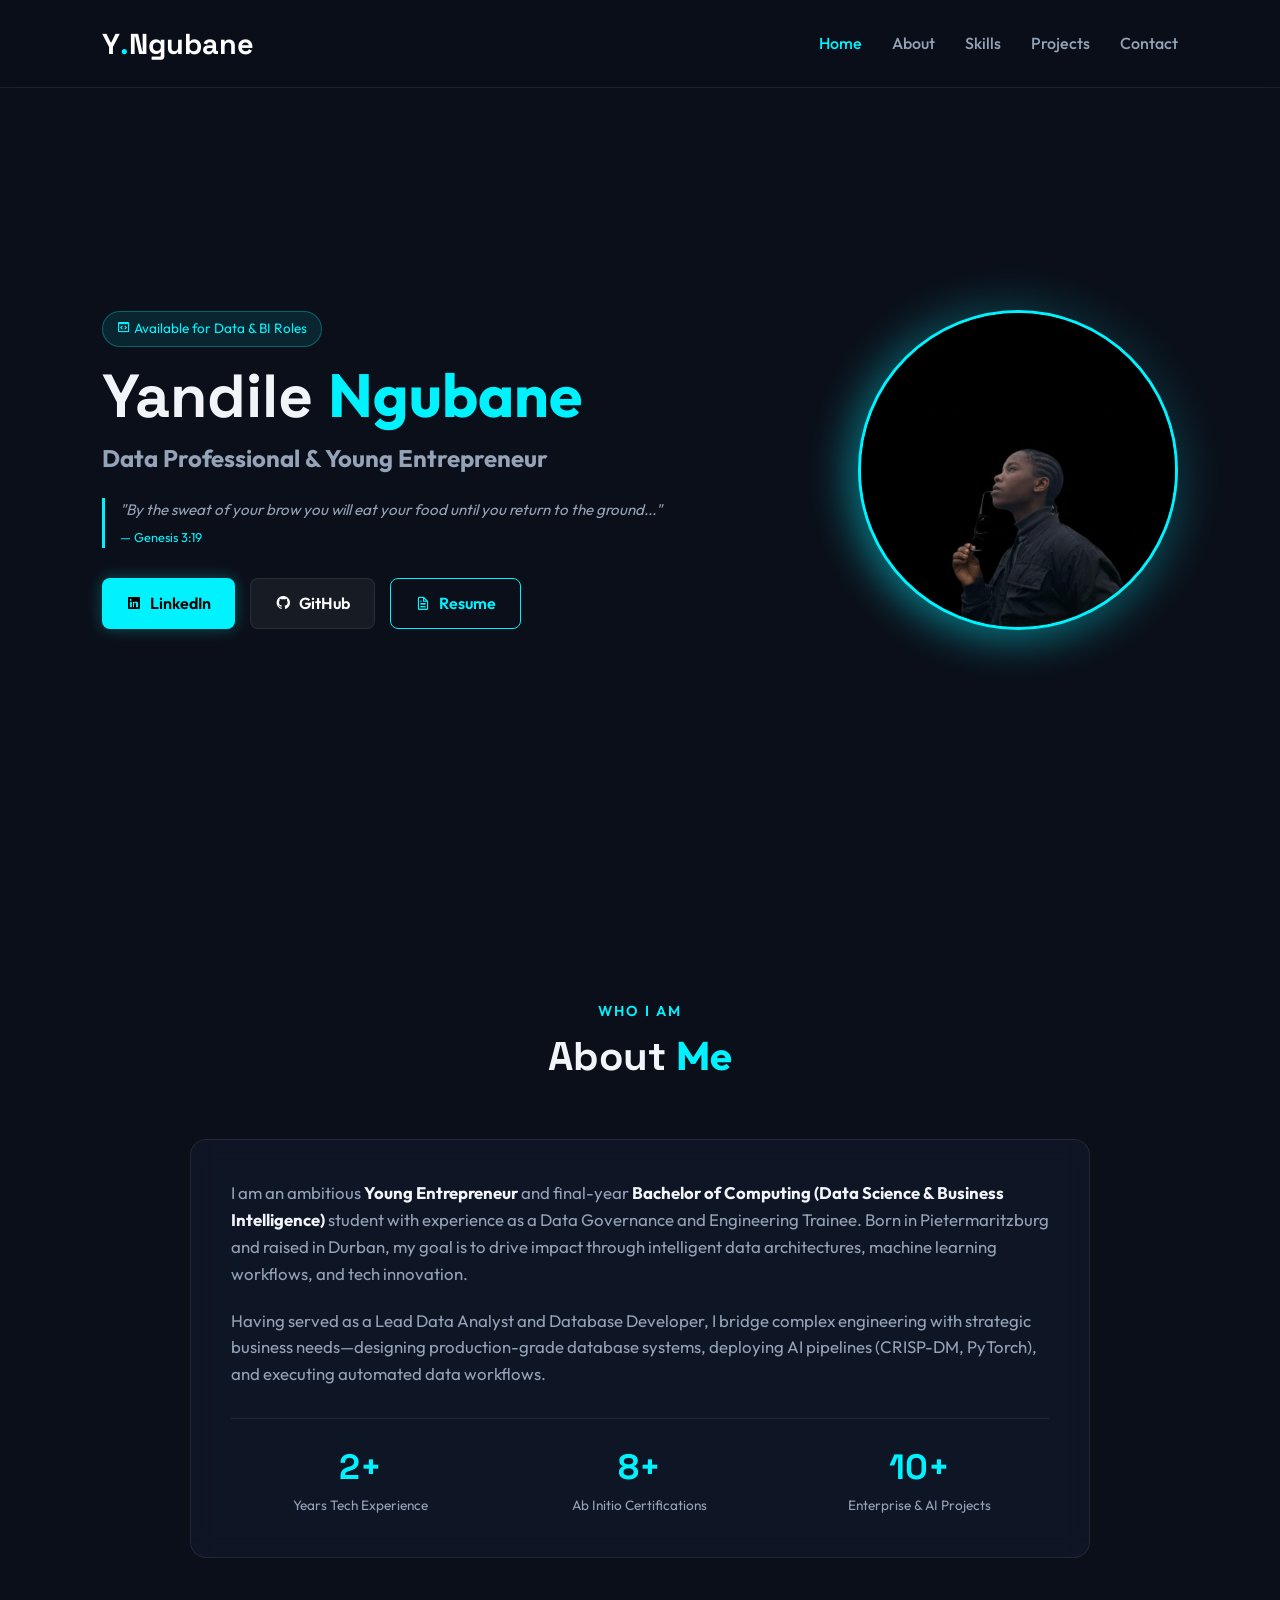
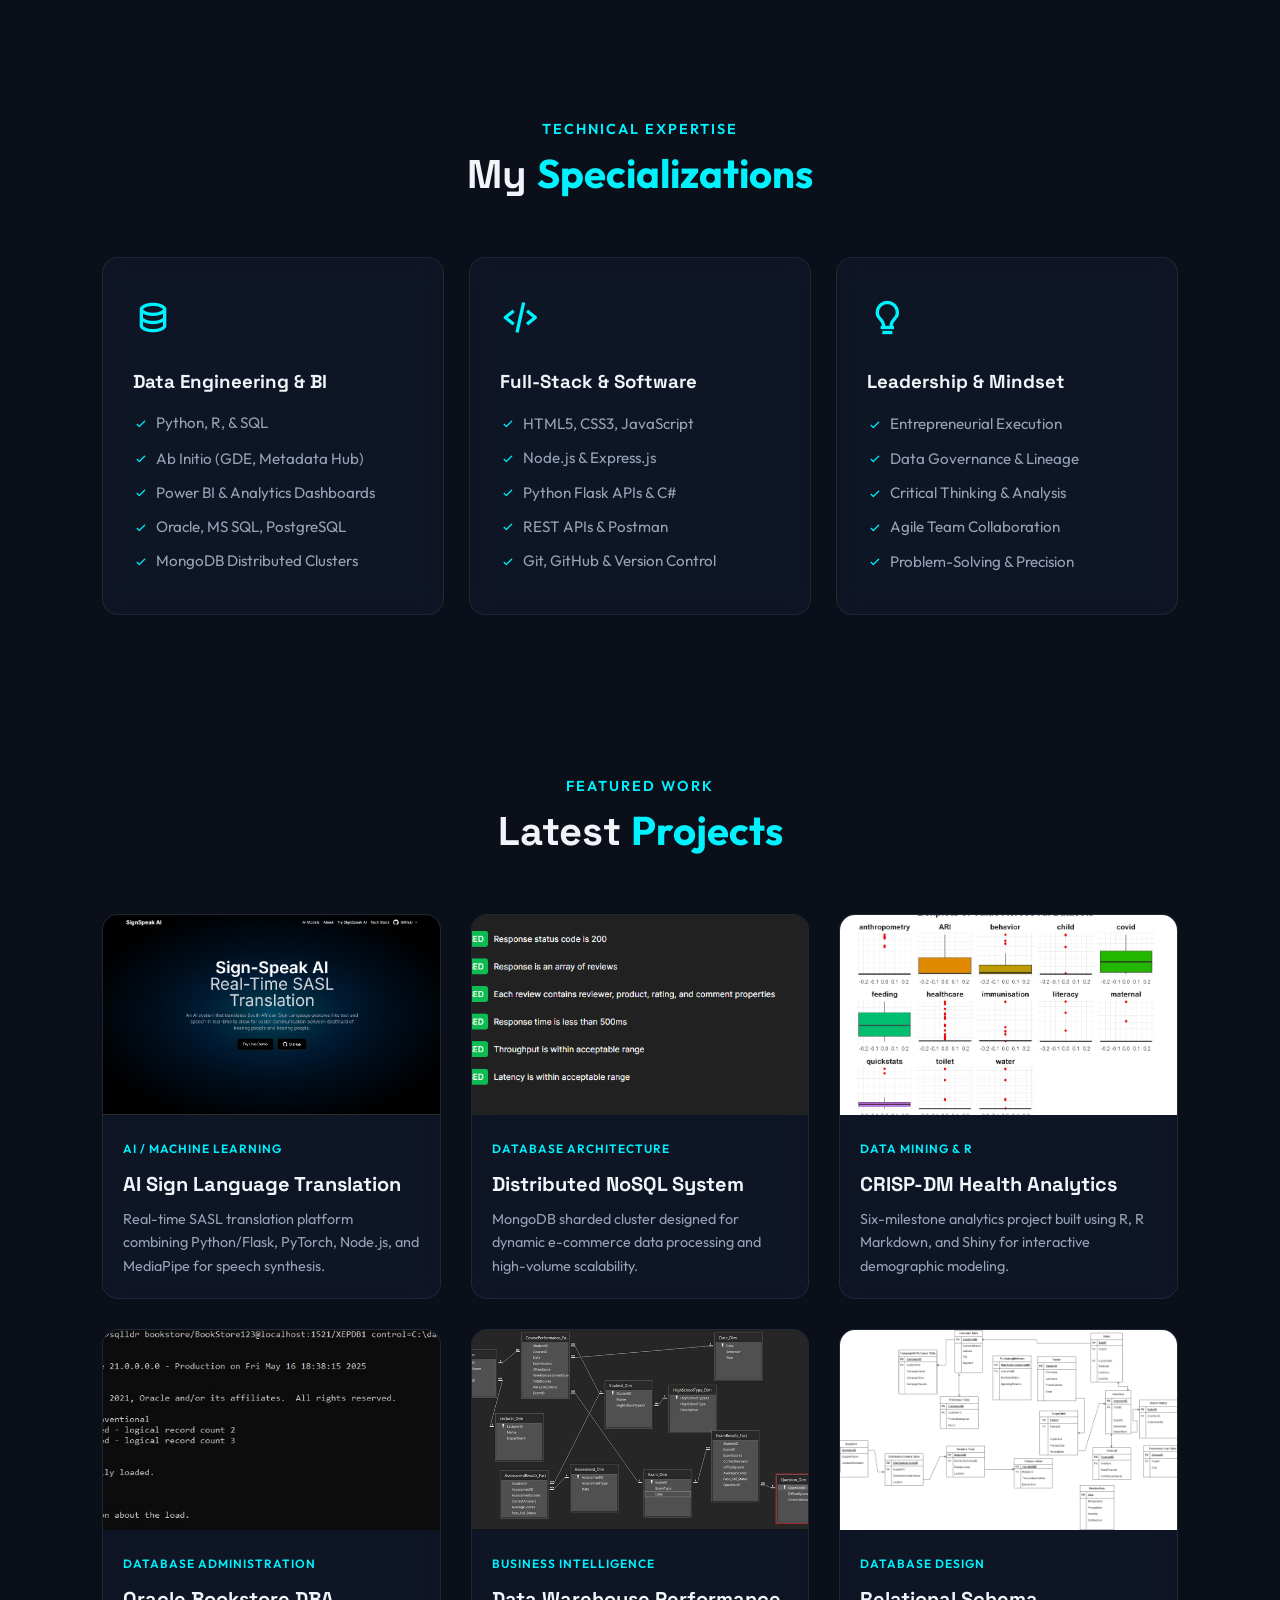
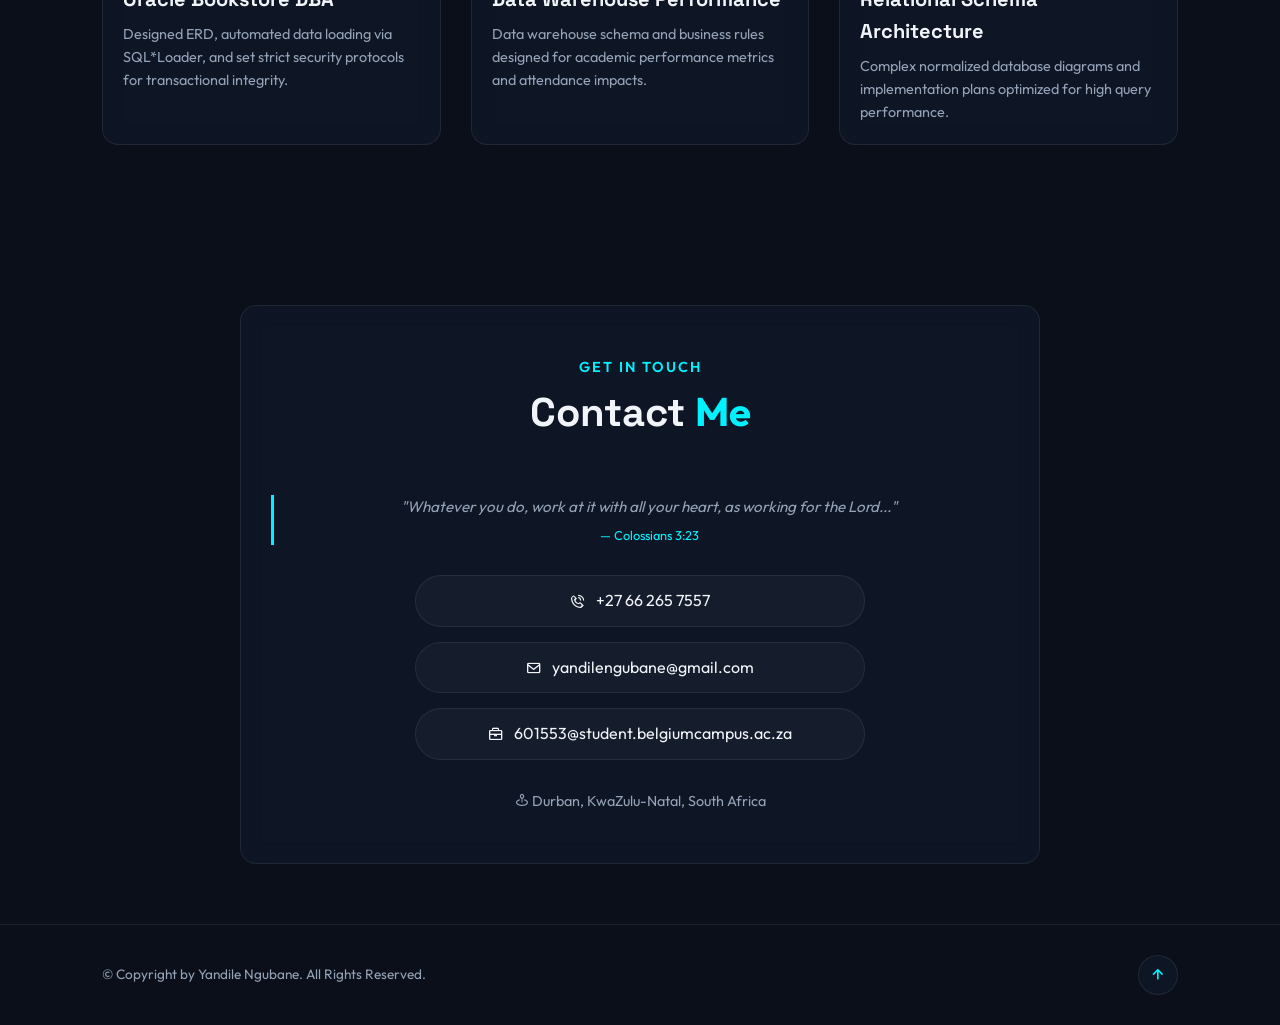
==== index.html @ 49eb4b62 "Add files via upload" ====
<!DOCTYPE html>
<html lang="en">
    <head>
        <meta charset="utf-8">
        <meta name="viewport" content="width=device-width, initial-scale=1">
        <title>Yandile Ngubane | Data Engineer & Entrepreneur</title>
        
        <!-- Custom CSS -->
        <link rel="stylesheet" type="text/css" href="css/style.css">

        <!-- Boxicons -->
        <link rel="stylesheet" href="https://unpkg.com/boxicons@latest/css/boxicons.min.css">
        
        <!-- Fonts -->
        <link rel="preconnect" href="https://fonts.googleapis.com">
        <link rel="preconnect" href="https://fonts.gstatic.com" crossorigin>
        <link href="https://fonts.googleapis.com/css2?family=Outfit:wght@300;400;500;600;700;800&family=Space+Grotesk:wght@500;700&display=swap" rel="stylesheet">
    </head>
    <body>

        <!-- Navigation -->
        <header class="navbar">
            <a href="#" class="logo">Y<span>.</span>Ngubane</a>
            
            <div class="bx bx-menu" id="menu-icon"></div>

            <ul class="navlist">
                <li><a href="#home" class="active">Home</a></li>
                <li><a href="#about">About</a></li>
                <li><a href="#skills">Skills</a></li>
                <li><a href="#portfolio">Projects</a></li>
                <li><a href="#contact">Contact</a></li>
            </ul>
        </header>

        <!-- Home / Hero Section -->
        <section class="home" id="home">
            <div class="hero-content">
                <span class="badge"><i class='bx bx-code-block'></i> Available for Data &amp; BI Roles</span>
                <h1>Yandile <span>Ngubane</span></h1>
                <h3>Data Professional &amp; Young Entrepreneur</h3>
                
                <p class="quote">
                    "By the sweat of your brow you will eat your food until you return to the ground..." <br>
                    <span>— Genesis 3:19</span>
                </p>

                <div class="hero-btns">
                    <a href="https://www.linkedin.com/in/yandile-ngubane-a093a6238" target="_blank" class="btn primary-btn"><i class='bx bxl-linkedin-square'></i> LinkedIn</a>
                    <a href="https://www.github.com/natidaschoolboy" target="_blank" class="btn secondary-btn"><i class='bx bxl-github'></i> GitHub</a>
                    <a href="./resume/index.html" target="_blank" class="btn outline-btn"><i class='bx bx-file'></i> Resume</a>
                </div>
            </div>
            
            <div class="hero-img-wrapper">
                <div class="glowing-ring"></div>
                <img src="yandile2.jpeg" alt="Yandile Ngubane" class="hero-img">
            </div>
        </section>

        <!-- About Section -->
        <section class="about" id="about">
            <div class="section-header">
                <p>Who I Am</p>
                <h2>About <span>Me</span></h2>
            </div>

            <div class="about-container">
                <div class="about-card glass">
                    <p>
                        I am an ambitious <strong>Young Entrepreneur</strong> and final-year <strong>Bachelor of Computing (Data Science &amp; Business Intelligence)</strong> student with experience as a Data Governance and Engineering Trainee. Born in Pietermaritzburg and raised in Durban, my goal is to drive impact through intelligent data architectures, machine learning workflows, and tech innovation.
                    </p>
                    <p>
                        Having served as a Lead Data Analyst and Database Developer, I bridge complex engineering with strategic business needs—designing production-grade database systems, deploying AI pipelines (CRISP-DM, PyTorch), and executing automated data workflows.
                    </p>

                    <div class="stats-grid">
                        <div class="stat-box">
                            <h4>2+</h4>
                            <p>Years Tech Experience</p>
                        </div>
                        <div class="stat-box">
                            <h4>8+</h4>
                            <p>Ab Initio Certifications</p>
                        </div>
                        <div class="stat-box">
                            <h4>10+</h4>
                            <p>Enterprise &amp; AI Projects</p>
                        </div>
                    </div>
                </div>
            </div>
        </section>

        <!-- Skills Section -->
        <section class="skills" id="skills">
            <div class="section-header">
                <p>Technical Expertise</p>
                <h2>My <span>Specializations</span></h2>
            </div>

            <div class="skills-grid">
                <!-- Data Engineering -->
                <div class="skill-card glass">
                    <div class="card-icon"><i class='bx bx-data'></i></div>
                    <h3>Data Engineering &amp; BI</h3>
                    <ul>
                        <li><i class='bx bx-check'></i> Python, R, &amp; SQL</li>
                        <li><i class='bx bx-check'></i> Ab Initio (GDE, Metadata Hub)</li>
                        <li><i class='bx bx-check'></i> Power BI &amp; Analytics Dashboards</li>
                        <li><i class='bx bx-check'></i> Oracle, MS SQL, PostgreSQL</li>
                        <li><i class='bx bx-check'></i> MongoDB Distributed Clusters</li>
                    </ul>
                </div>

                <!-- Web Development -->
                <div class="skill-card glass">
                    <div class="card-icon"><i class='bx bx-code-alt'></i></div>
                    <h3>Full-Stack &amp; Software</h3>
                    <ul>
                        <li><i class='bx bx-check'></i> HTML5, CSS3, JavaScript</li>
                        <li><i class='bx bx-check'></i> Node.js &amp; Express.js</li>
                        <li><i class='bx bx-check'></i> Python Flask APIs &amp; C#</li>
                        <li><i class='bx bx-check'></i> REST APIs &amp; Postman</li>
                        <li><i class='bx bx-check'></i> Git, GitHub &amp; Version Control</li>
                    </ul>
                </div>

                <!-- Entrepreneurship -->
                <div class="skill-card glass">
                    <div class="card-icon"><i class='bx bx-bulb'></i></div>
                    <h3>Leadership &amp; Mindset</h3>
                    <ul>
                        <li><i class='bx bx-check'></i> Entrepreneurial Execution</li>
                        <li><i class='bx bx-check'></i> Data Governance &amp; Lineage</li>
                        <li><i class='bx bx-check'></i> Critical Thinking &amp; Analysis</li>
                        <li><i class='bx bx-check'></i> Agile Team Collaboration</li>
                        <li><i class='bx bx-check'></i> Problem-Solving &amp; Precision</li>
                    </ul>
                </div>
            </div>
        </section>

        <!-- Portfolio Section -->
        <section class="portfolio" id="portfolio">
            <div class="section-header">
                <p>Featured Work</p>
                <h2>Latest <span>Projects</span></h2>
            </div>

            <div class="portfolio-grid">

                <div class="project-card glass">
                    <div class="project-img">
                        <img src="PRJ381.png" alt="AI Sign Language Platform">
                    </div>
                    <div class="project-info">
                        <span class="tag">AI / Machine Learning</span>
                        <h3>AI Sign Language Translation</h3>
                        <p>Real-time SASL translation platform combining Python/Flask, PyTorch, Node.js, and MediaPipe for speech synthesis.</p>
                    </div>
                </div>

                <div class="project-card glass">
                    <div class="project-img">
                        <img src="test04.png" alt="NoSQL Database Architecture">
                    </div>
                    <div class="project-info">
                        <span class="tag">Database Architecture</span>
                        <h3>Distributed NoSQL System</h3>
                        <p>MongoDB sharded cluster designed for dynamic e-commerce data processing and high-volume scalability.</p>
                    </div>
                </div>

                <div class="project-card glass">
                    <div class="project-img">
                        <img src="Screenshot 2025-12-12 080600.jpg" alt="Health Data Analytics">
                    </div>
                    <div class="project-info">
                        <span class="tag">Data Mining &amp; R</span>
                        <h3>CRISP-DM Health Analytics</h3>
                        <p>Six-milestone analytics project built using R, R Markdown, and Shiny for interactive demographic modeling.</p>
                    </div>
                </div>

                <div class="project-card glass">
                    <div class="project-img">
                        <img src="DBA381.jpg" alt="Oracle Database Administration">
                    </div>
                    <div class="project-info">
                        <span class="tag">Database Administration</span>
                        <h3>Oracle Bookstore DBA</h3>
                        <p>Designed ERD, automated data loading via SQL*Loader, and set strict security protocols for transactional integrity.</p>
                    </div>
                </div>

                <div class="project-card glass">
                    <div class="project-img">
                        <img src="dwh281.png" alt="Data Warehouse Analysis">
                    </div>
                    <div class="project-info">
                        <span class="tag">Business Intelligence</span>
                        <h3>Data Warehouse Performance</h3>
                        <p>Data warehouse schema and business rules designed for academic performance metrics and attendance impacts.</p>
                    </div>
                </div>

                <div class="project-card glass">
                    <div class="project-img">
                        <img src="ERD GROUP281-P1-H.drawio 2.drawio.png" alt="Relational DB Architecture">
                    </div>
                    <div class="project-info">
                        <span class="tag">Database Design</span>
                        <h3>Relational Schema Architecture</h3>
                        <p>Complex normalized database diagrams and implementation plans optimized for high query performance.</p>
                    </div>
                </div>

            </div>
        </section>

        <!-- Contact Section -->
        <section class="contact" id="contact">
            <div class="contact-card glass">
                <div class="section-header">
                    <p>Get In Touch</p>
                    <h2>Contact <span>Me</span></h2>
                </div>

                <p class="quote">
                    "Whatever you do, work at it with all your heart, as working for the Lord..." <br>
                    <span>— Colossians 3:23</span>
                </p>

                <div class="contact-links">
                    <a href="tel:+27662657557" class="contact-btn"><i class='bx bx-phone-call'></i> +27 66 265 7557</a>
                    <a href="mailto:yandilengubane@gmail.com" class="contact-btn"><i class='bx bx-envelope'></i> yandilengubane@gmail.com</a>
                    <a href="mailto:601553@student.belgiumcampus.ac.za" class="contact-btn"><i class='bx bx-briefcase'></i> 601553@student.belgiumcampus.ac.za</a>
                </div>

                <div class="location-badge">
                    <i class='bx bx-map-pin'></i> Durban, KwaZulu-Natal, South Africa
                </div>
            </div>
        </section>

        <!-- Footer -->
        <footer>
            <p>&copy; Copyright by Yandile Ngubane. All Rights Reserved.</p>
            <a href="#home" class="scroll-top"><i class='bx bx-up-arrow-alt'></i></a>
        </footer>

        <!-- Custom JS -->
        <script src="js/script.js"></script>
    </body>
</html>
---- css/style.css ----
/* --- Root Variables & Theme --- */
:root {
    --bg-color: #0b0f19;
    --card-bg: rgba(18, 26, 43, 0.65);
    --card-border: rgba(255, 255, 255, 0.08);
    --accent-color: #00f2fe;
    --accent-glow: rgba(0, 242, 254, 0.3);
    --text-main: #f1f5f9;
    --text-muted: #94a3b8;
    --nav-bg: rgba(11, 15, 25, 0.85);
    --font-heading: 'Space Grotesk', sans-serif;
    --font-body: 'Outfit', sans-serif;
}

* {
    margin: 0;
    padding: 0;
    box-sizing: border-box;
    scroll-behavior: smooth;
    font-family: var(--font-body);
}

body {
    background-color: var(--bg-color);
    color: var(--text-main);
    overflow-x: hidden;
    line-height: 1.6;
}

/* --- Reusable Glassmorphism Class --- */
.glass {
    background: var(--card-bg);
    backdrop-filter: blur(12px);
    -webkit-backdrop-filter: blur(12px);
    border: 1px solid var(--card-border);
    border-radius: 16px;
}

/* --- Section Formatting --- */
section {
    padding: 100px 8% 60px;
}

.section-header {
    text-align: center;
    margin-bottom: 50px;
}

.section-header p {
    color: var(--accent-color);
    text-transform: uppercase;
    font-size: 0.9rem;
    letter-spacing: 2px;
    font-weight: 600;
}

.section-header h2 {
    font-family: var(--font-heading);
    font-size: 2.5rem;
}

.section-header h2 span {
    color: var(--accent-color);
}

/* --- Header / Navbar --- */
.navbar {
    position: fixed;
    top: 0;
    left: 0;
    width: 100%;
    padding: 20px 8%;
    display: flex;
    justify-content: space-between;
    align-items: center;
    background: var(--nav-bg);
    backdrop-filter: blur(10px);
    z-index: 1000;
    border-bottom: 1px solid var(--card-border);
    transition: 0.3s;
}

.logo {
    font-family: var(--font-heading);
    font-size: 1.8rem;
    font-weight: 700;
    color: #fff;
    text-decoration: none;
}

.logo span {
    color: var(--accent-color);
}

.navlist {
    display: flex;
    list-style: none;
    gap: 30px;
}

.navlist a {
    color: var(--text-muted);
    text-decoration: none;
    font-weight: 500;
    transition: 0.3s;
}

.navlist a:hover,
.navlist a.active {
    color: var(--accent-color);
}

#menu-icon {
    font-size: 2rem;
    color: var(--text-main);
    cursor: pointer;
    display: none;
}

/* --- Hero Section --- */
.home {
    min-height: 100vh;
    display: flex;
    align-items: center;
    justify-content: space-between;
    gap: 40px;
}

.badge {
    background: rgba(0, 242, 254, 0.1);
    color: var(--accent-color);
    padding: 6px 14px;
    border-radius: 20px;
    font-size: 0.85rem;
    border: 1px solid var(--accent-glow);
    display: inline-block;
    margin-bottom: 15px;
}

.hero-content h1 {
    font-family: var(--font-heading);
    font-size: 3.8rem;
    line-height: 1.1;
    margin-bottom: 10px;
}

.hero-content h1 span {
    color: var(--accent-color);
}

.hero-content h3 {
    font-size: 1.5rem;
    color: var(--text-muted);
    margin-bottom: 20px;
}

.quote {
    font-style: italic;
    color: var(--text-muted);
    border-left: 3px solid var(--accent-color);
    padding-left: 15px;
    margin-bottom: 30px;
    font-size: 0.95rem;
}

.quote span {
    display: block;
    font-size: 0.8rem;
    color: var(--accent-color);
    margin-top: 5px;
    font-style: normal;
}

.hero-btns {
    display: flex;
    gap: 15px;
    flex-wrap: wrap;
}

.btn {
    padding: 12px 24px;
    border-radius: 8px;
    text-decoration: none;
    font-weight: 600;
    display: inline-flex;
    align-items: center;
    gap: 8px;
    transition: 0.3s;
}

.primary-btn {
    background: var(--accent-color);
    color: #000;
    box-shadow: 0 0 15px var(--accent-glow);
}

.primary-btn:hover {
    transform: translateY(-3px);
    box-shadow: 0 0 25px var(--accent-glow);
}

.secondary-btn {
    background: rgba(255, 255, 255, 0.05);
    color: #fff;
    border: 1px solid var(--card-border);
}

.secondary-btn:hover {
    background: rgba(255, 255, 255, 0.1);
    transform: translateY(-3px);
}

.outline-btn {
    border: 1px solid var(--accent-color);
    color: var(--accent-color);
}

.outline-btn:hover {
    background: rgba(0, 242, 254, 0.1);
    transform: translateY(-3px);
}

.hero-img-wrapper {
    position: relative;
    width: 320px;
    height: 320px;
    flex-shrink: 0;
}

.hero-img {
    width: 100%;
    height: 100%;
    object-fit: cover;
    border-radius: 50%;
    position: relative;
    z-index: 2;
    border: 3px solid var(--accent-color);
}

.glowing-ring {
    position: absolute;
    top: -10px;
    left: -10px;
    right: -10px;
    bottom: -10px;
    border-radius: 50%;
    background: linear-gradient(45deg, var(--accent-color), transparent);
    filter: blur(20px);
    z-index: 1;
    opacity: 0.6;
}

/* --- About Section --- */
.about-card {
    padding: 40px;
    max-width: 900px;
    margin: 0 auto;
}

.about-card p {
    color: var(--text-muted);
    font-size: 1.05rem;
    margin-bottom: 20px;
}

.about-card strong {
    color: var(--text-main);
}

.stats-grid {
    display: grid;
    grid-template-columns: repeat(3, 1fr);
    gap: 20px;
    margin-top: 30px;
    padding-top: 20px;
    border-top: 1px solid var(--card-border);
}

.stat-box {
    text-align: center;
}

.stat-box h4 {
    font-family: var(--font-heading);
    font-size: 2.2rem;
    color: var(--accent-color);
}

.stat-box p {
    font-size: 0.85rem;
    margin-bottom: 0;
}

/* --- Skills Section --- */
.skills-grid {
    display: grid;
    grid-template-columns: repeat(auto-fit, minmax(280px, 1fr));
    gap: 25px;
}

.skill-card {
    padding: 30px;
    transition: 0.3s;
}

.skill-card:hover {
    transform: translateY(-5px);
    border-color: var(--accent-color);
}

.card-icon {
    font-size: 2.5rem;
    color: var(--accent-color);
    margin-bottom: 15px;
}

.skill-card h3 {
    font-family: var(--font-heading);
    margin-bottom: 15px;
}

.skill-card ul {
    list-style: none;
}

.skill-card li {
    color: var(--text-muted);
    margin-bottom: 10px;
    display: flex;
    align-items: center;
    gap: 8px;
    font-size: 0.95rem;
}

.skill-card li i {
    color: var(--accent-color);
}

/* --- Portfolio Section --- */
.portfolio-grid {
    display: grid;
    grid-template-columns: repeat(auto-fit, minmax(320px, 1fr));
    gap: 30px;
}

.project-card {
    overflow: hidden;
    transition: 0.3s;
}

.project-card:hover {
    transform: translateY(-5px);
    border-color: var(--accent-color);
}

.project-img {
    height: 200px;
    overflow: hidden;
}

.project-img img {
    width: 100%;
    height: 100%;
    object-fit: cover;
    transition: 0.5s;
}

.project-card:hover .project-img img {
    transform: scale(1.08);
}

.project-info {
    padding: 20px;
}

.tag {
    font-size: 0.75rem;
    color: var(--accent-color);
    text-transform: uppercase;
    letter-spacing: 1px;
    font-weight: 600;
}

.project-info h3 {
    font-family: var(--font-heading);
    font-size: 1.25rem;
    margin: 8px 0;
}

.project-info p {
    color: var(--text-muted);
    font-size: 0.9rem;
}

/* --- Contact Section --- */
.contact-card {
    max-width: 800px;
    margin: 0 auto;
    padding: 50px 30px;
    text-align: center;
}

.contact-links {
    display: flex;
    flex-direction: column;
    gap: 15px;
    align-items: center;
    margin: 30px 0;
}

.contact-btn {
    color: var(--text-main);
    text-decoration: none;
    background: rgba(255, 255, 255, 0.03);
    border: 1px solid var(--card-border);
    padding: 12px 25px;
    border-radius: 30px;
    display: inline-flex;
    align-items: center;
    gap: 10px;
    transition: 0.3s;
    width: 100%;
    max-width: 450px;
    justify-content: center;
}

.contact-btn:hover {
    border-color: var(--accent-color);
    color: var(--accent-color);
    background: rgba(0, 242, 254, 0.05);
}

.location-badge {
    color: var(--text-muted);
    font-size: 0.9rem;
}

/* --- Footer --- */
footer {
    padding: 30px 8%;
    display: flex;
    justify-content: space-between;
    align-items: center;
    border-top: 1px solid var(--card-border);
    color: var(--text-muted);
    font-size: 0.85rem;
}

.scroll-top {
    background: var(--card-bg);
    border: 1px solid var(--card-border);
    color: var(--accent-color);
    width: 40px;
    height: 40px;
    border-radius: 50%;
    display: flex;
    align-items: center;
    justify-content: center;
    text-decoration: none;
    font-size: 1.2rem;
    transition: 0.3s;
}

.scroll-top:hover {
    background: var(--accent-color);
    color: #000;
}

/* --- Responsive Layout Rules --- */
@media (max-width: 992px) {
    .home {
        flex-direction: column-reverse;
        justify-content: center;
        text-align: center;
        padding-top: 140px;
    }

    .hero-content h1 {
        font-size: 3rem;
    }

    .hero-btns {
        justify-content: center;
    }

    .quote {
        border-left: none;
        border-top: 2px solid var(--accent-color);
        padding-left: 0;
        padding-top: 10px;
    }
}

@media (max-width: 768px) {
    #menu-icon {
        display: block;
    }

    .navlist {
        position: absolute;
        top: 100%;
        left: 0;
        width: 100%;
        padding: 20px 8%;
        background: var(--nav-bg);
        border-bottom: 1px solid var(--card-border);
        flex-direction: column;
        gap: 15px;
        display: none;
    }

    .navlist.open {
        display: flex;
    }

    .stats-grid {
        grid-template-columns: 1fr;
    }
}
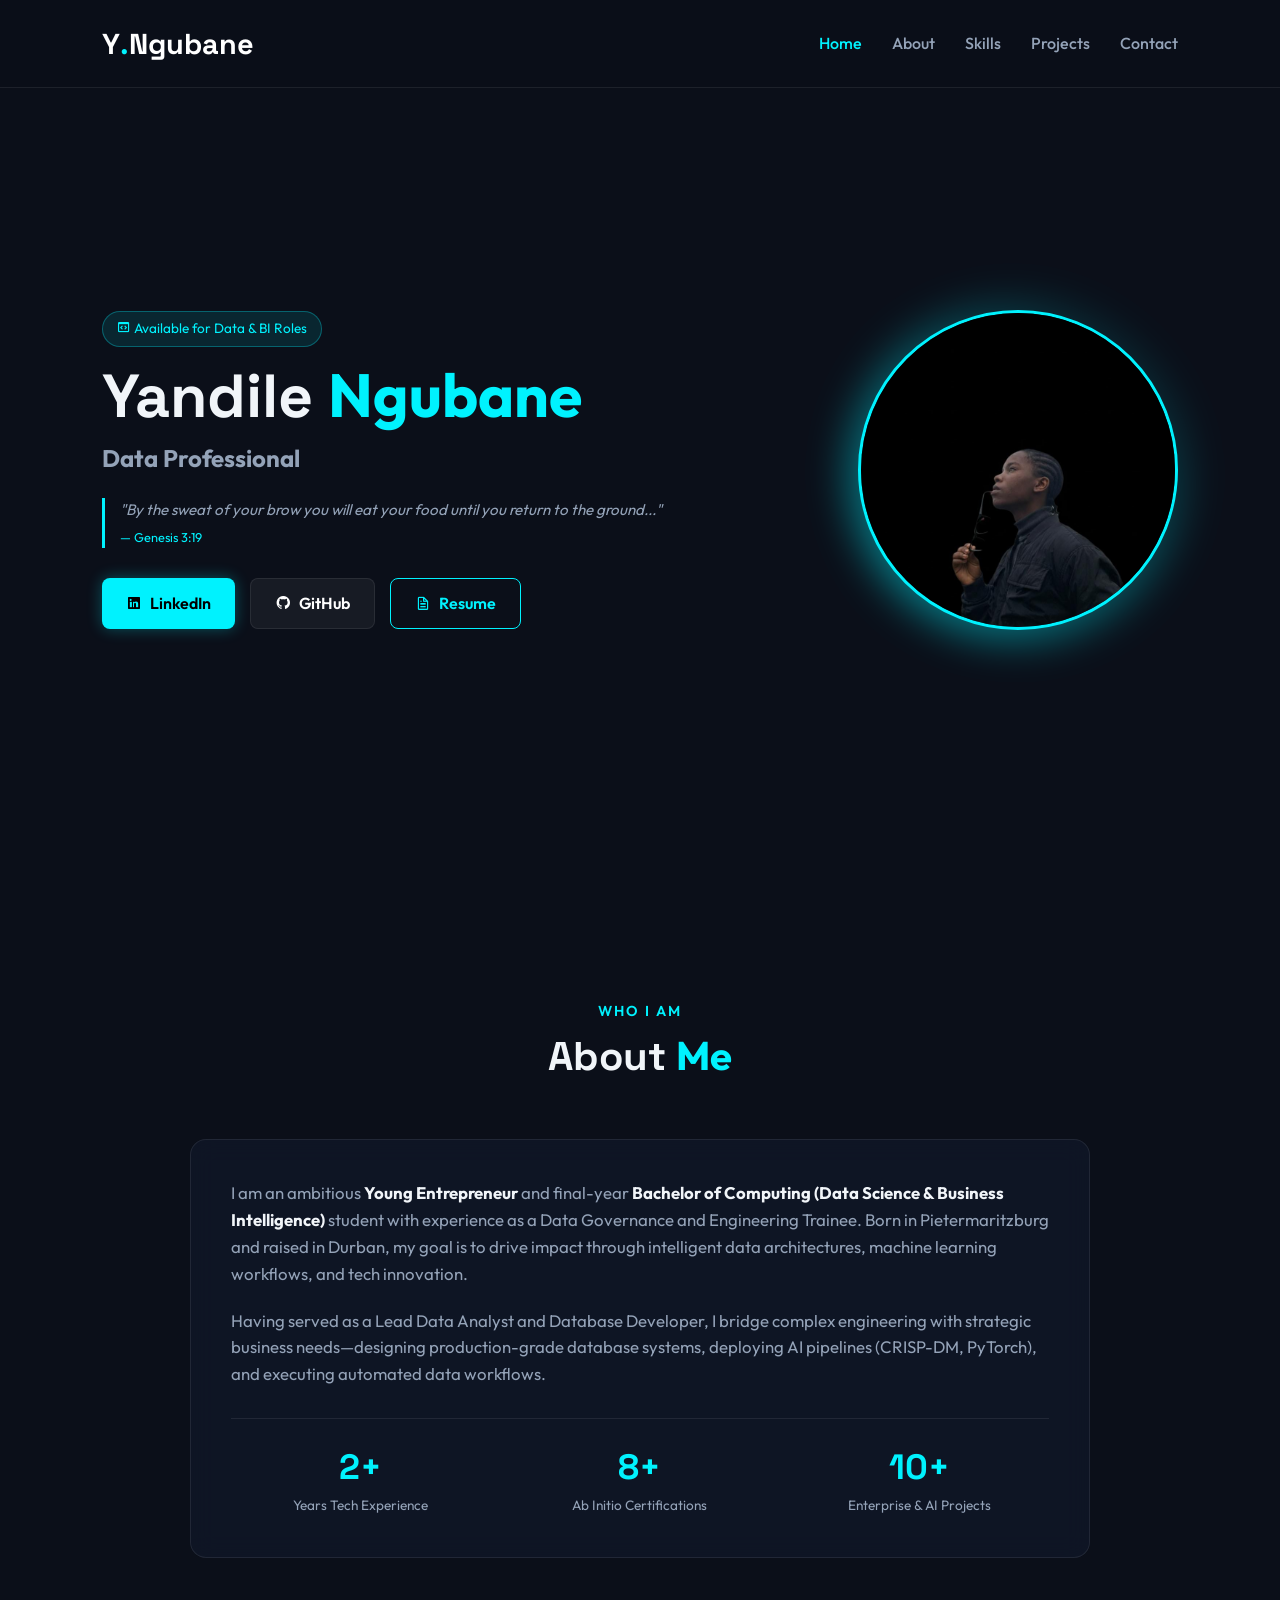
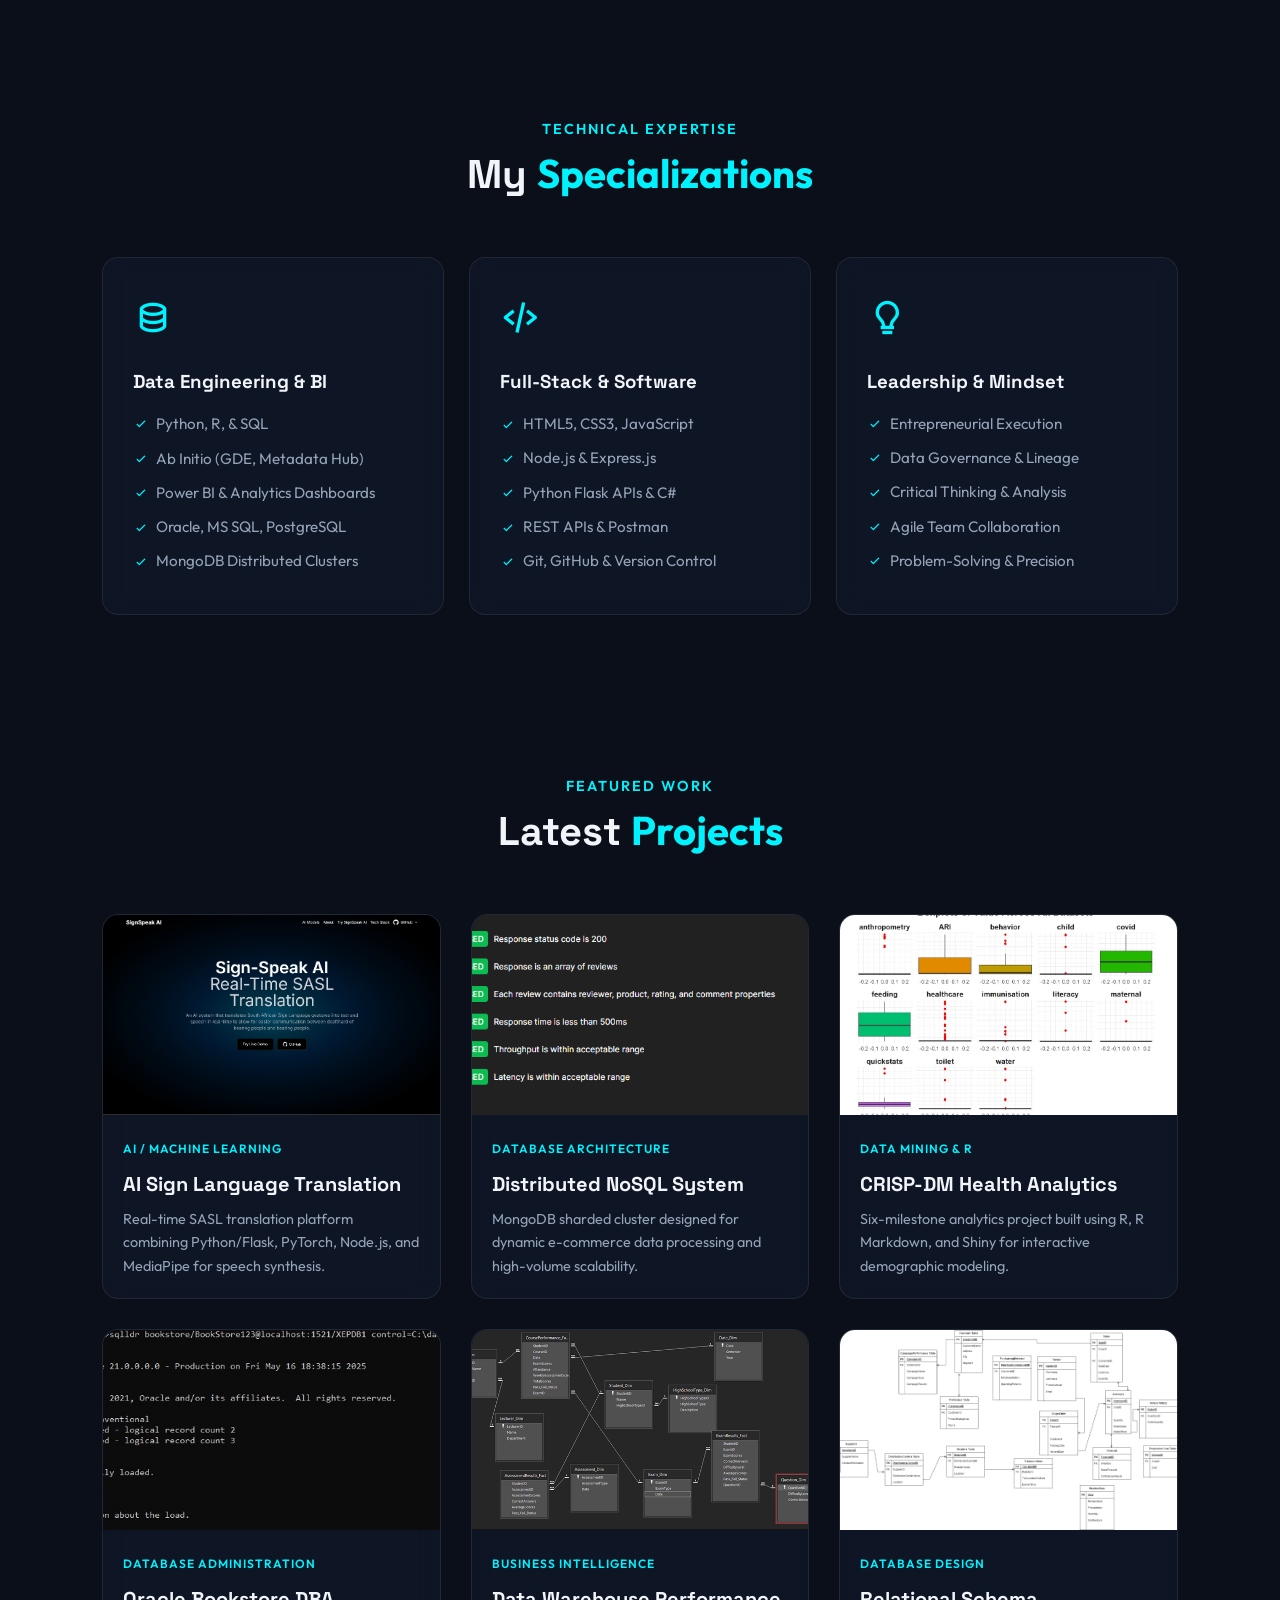
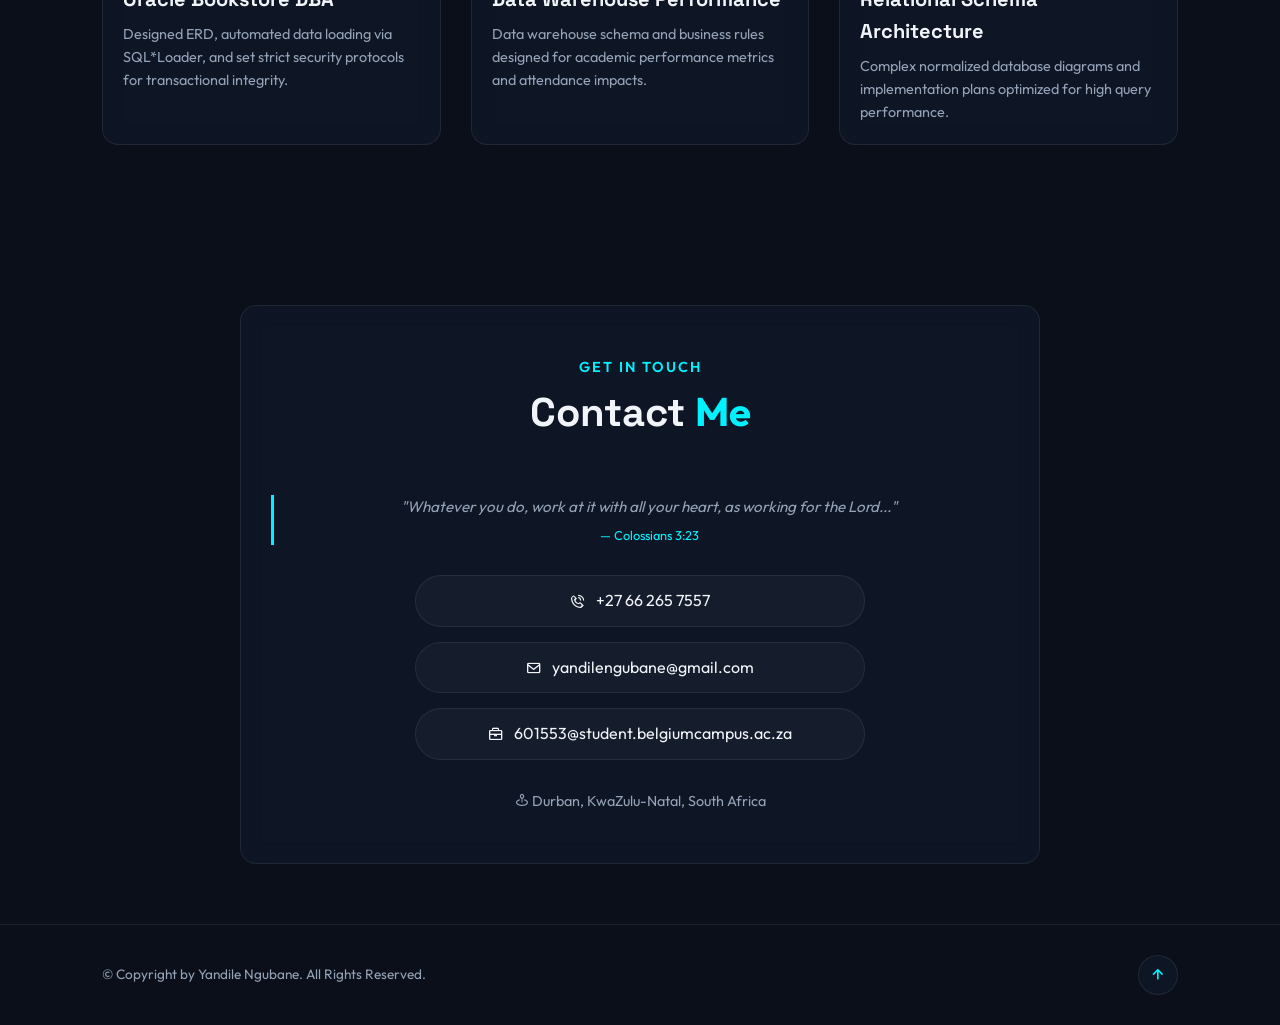
==== commit 29dc6f93: "Fix HTML formatting and ensure proper structure" ====
--- a/index.html
+++ b/index.html
@@ -38,7 +38,7 @@
             <div class="hero-content">
                 <span class="badge"><i class='bx bx-code-block'></i> Available for Data &amp; BI Roles</span>
                 <h1>Yandile <span>Ngubane</span></h1>
-                <h3>Data Professional &amp; Young Entrepreneur</h3>
+                <h3>Data Professional</h3>
                 
                 <p class="quote">
                     "By the sweat of your brow you will eat your food until you return to the ground..." <br>
@@ -253,4 +253,4 @@
         <!-- Custom JS -->
         <script src="js/script.js"></script>
     </body>
-</html>+</html>
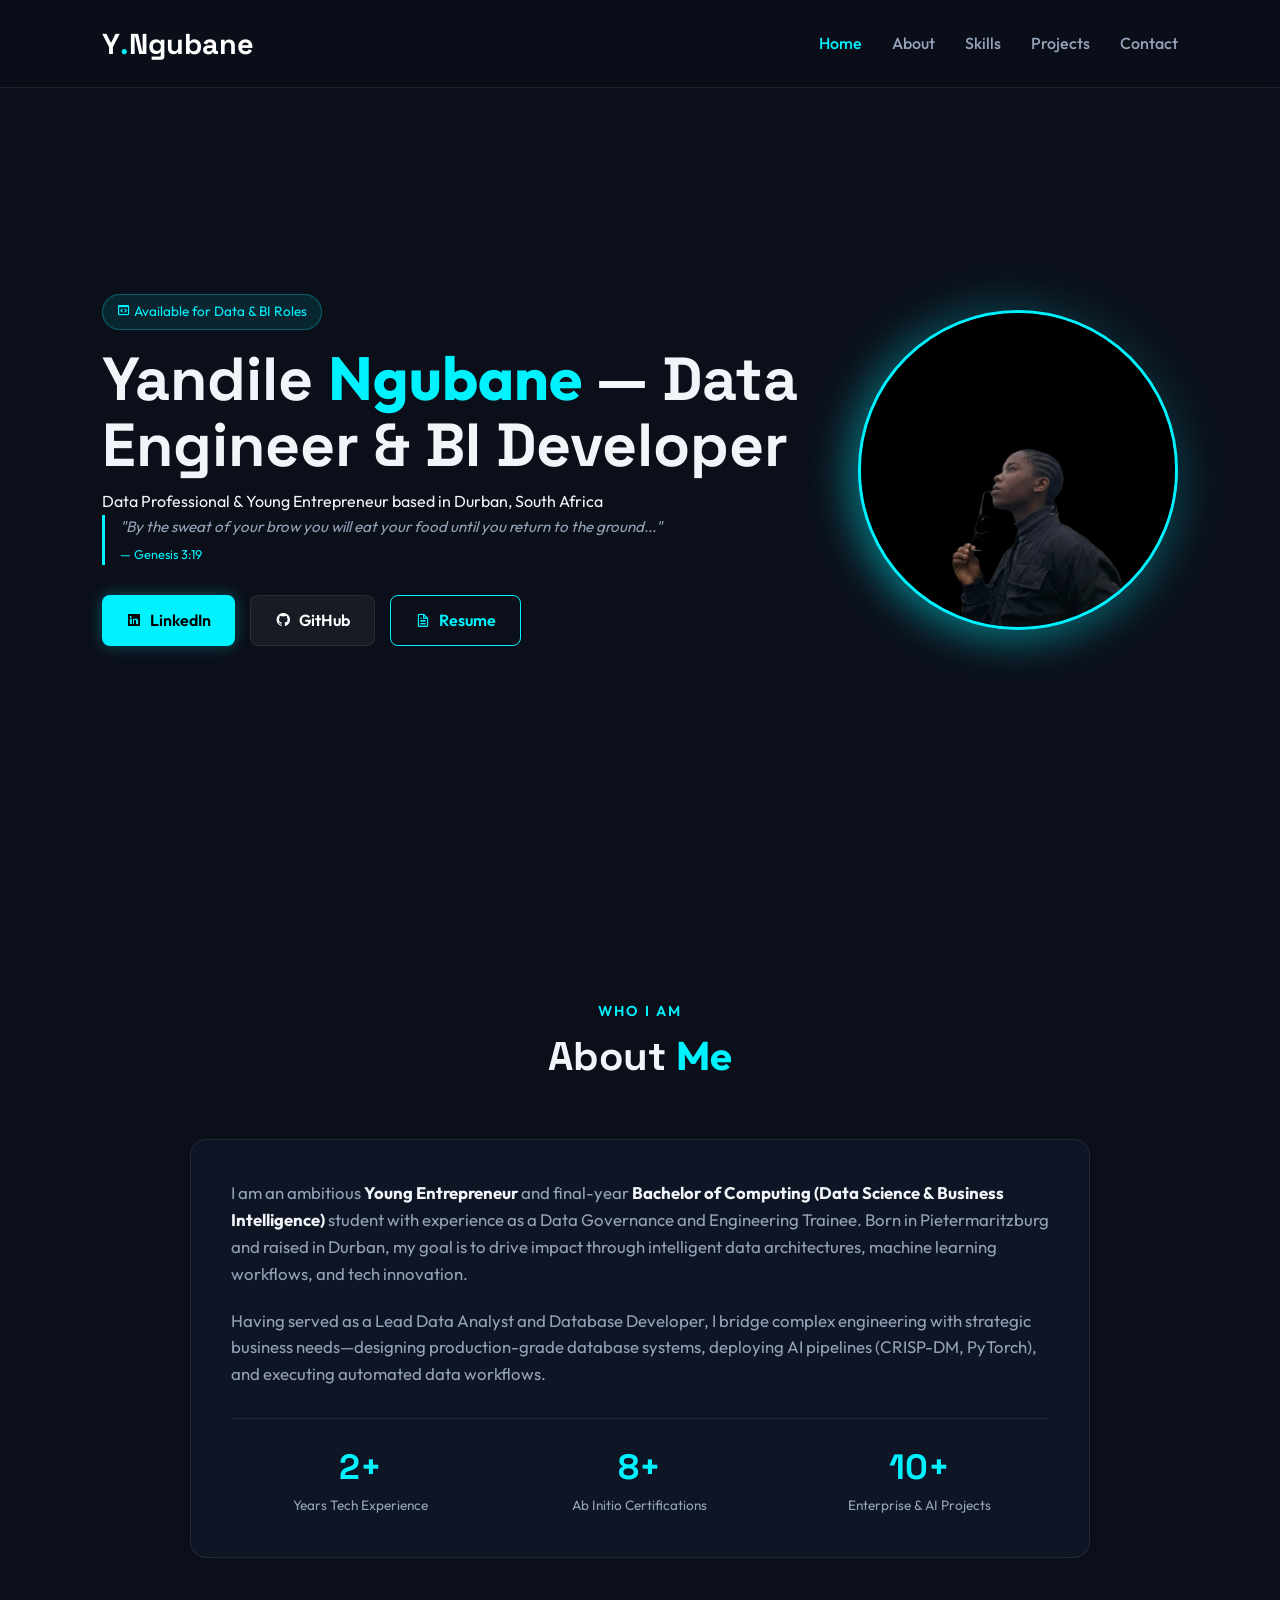
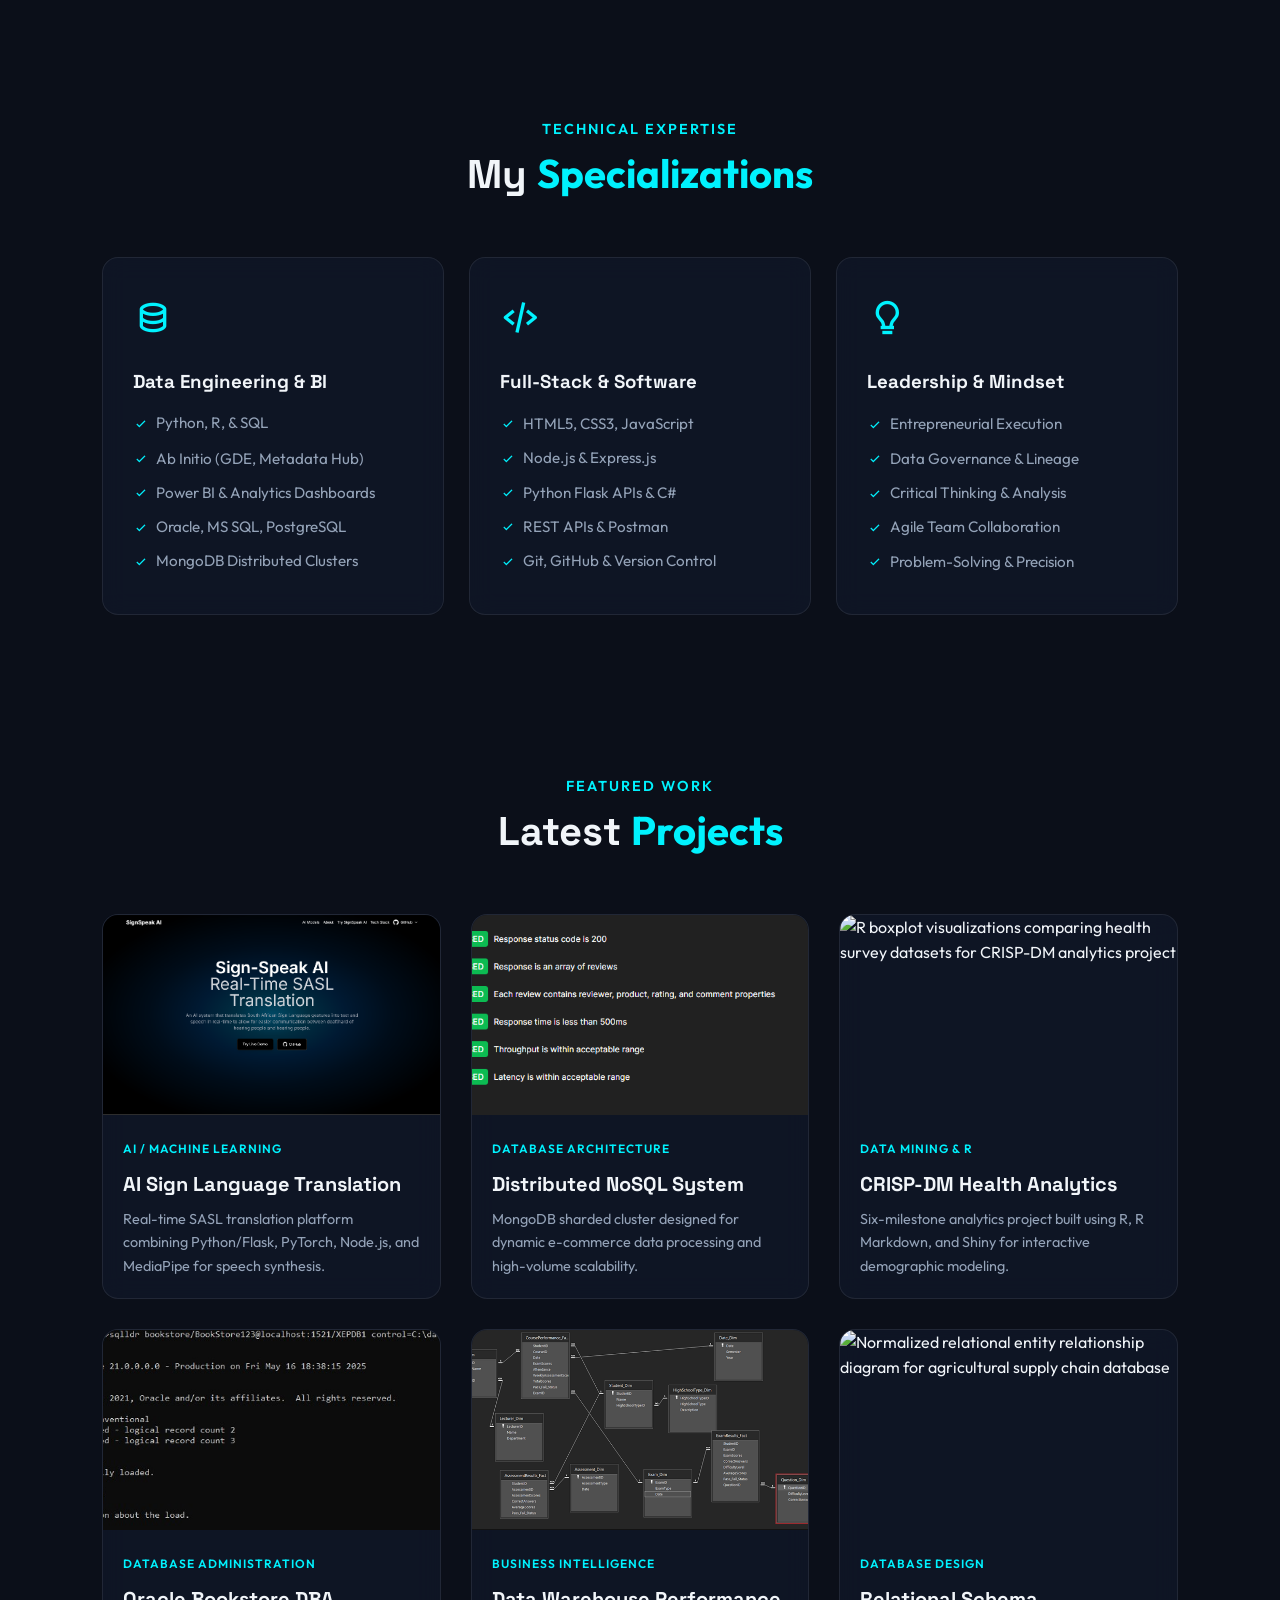
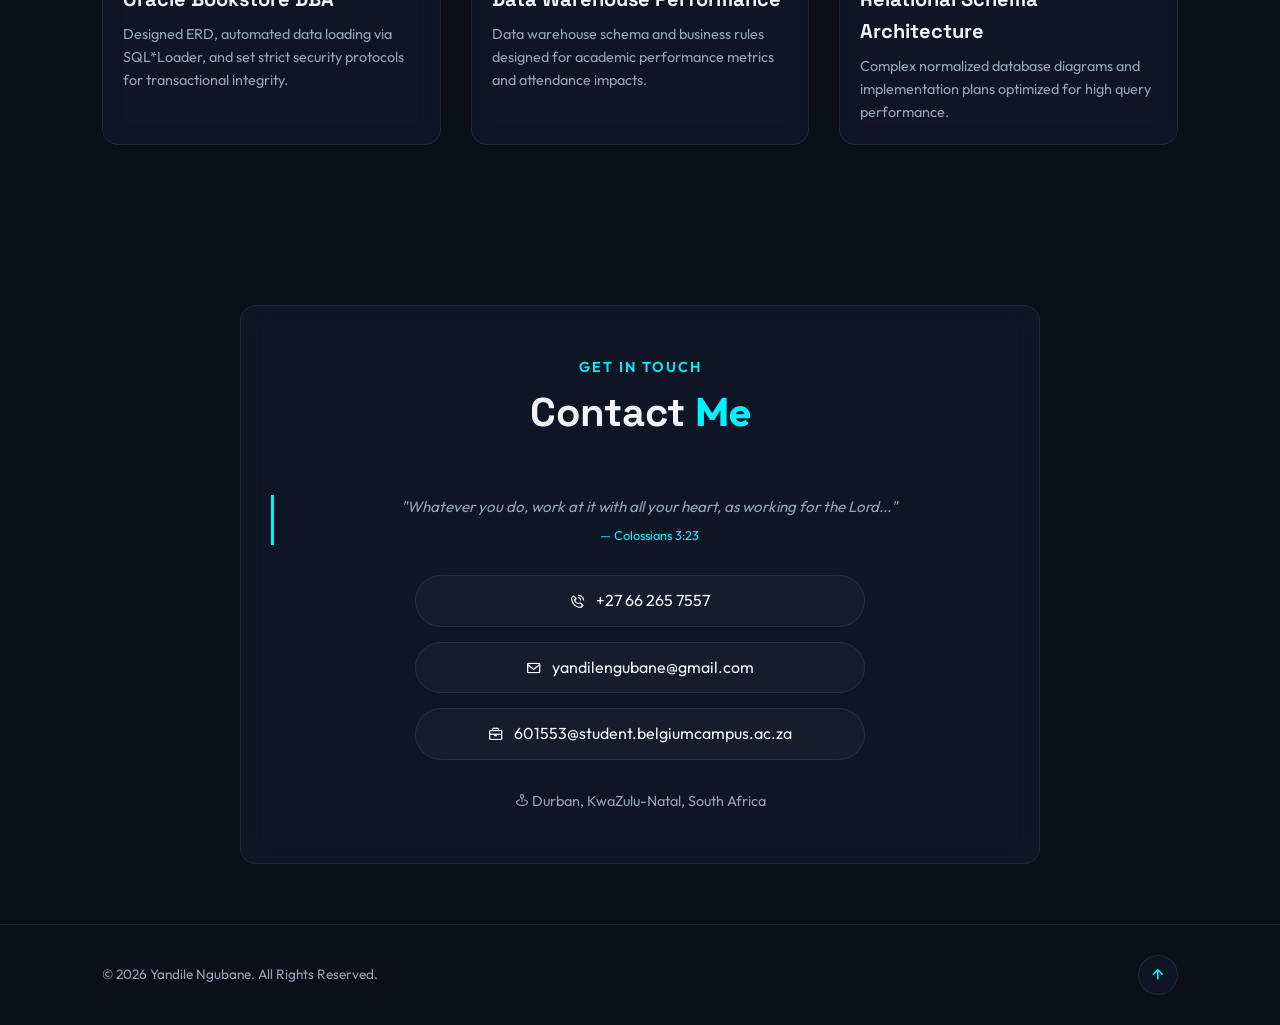
==== commit 81ec3fa0: "Add files via upload" ====
--- a/index.html
+++ b/index.html
@@ -1,28 +1,117 @@
 <!DOCTYPE html>
 <html lang="en">
     <head>
-        <meta charset="utf-8">
+        <meta charset="UTF-8">
         <meta name="viewport" content="width=device-width, initial-scale=1">
-        <title>Yandile Ngubane | Data Engineer & Entrepreneur</title>
-        
+
+        <!-- ============ PRIMARY SEO META TAGS ============ -->
+        <title>Yandile Ngubane | Data Engineer, BI Developer &amp; Data Governance Specialist in Durban, South Africa</title>
+        <meta name="description" content="Portfolio of Yandile Ngubane, a Durban-based Data Engineer and final-year Data Science & Business Intelligence student. Explore projects in Ab Initio, Oracle database administration, MongoDB, data warehousing, Power BI, and AI/ML — including a real-time South African Sign Language translation system.">
+        <meta name="keywords" content="Yandile Ngubane, Data Engineer Durban, Business Intelligence Developer South Africa, Data Governance, Ab Initio Developer, Oracle Database Administrator, MongoDB Engineer, Data Warehouse Developer, Belgium Campus iTversity, Sign Language AI, Power BI Portfolio">
+        <meta name="author" content="Yandile Ngubane">
+        <meta name="robots" content="index, follow, max-image-preview:large">
+        <meta name="googlebot" content="index, follow">
+        <meta name="theme-color" content="#0a0a0a">
+
+        <!-- Canonical URL: replace with your real published domain -->
+        <link rel="canonical" href="https://www.yandilengubane.com/">
+
+        <!-- ============ OPEN GRAPH (Facebook, LinkedIn, WhatsApp) ============ -->
+        <meta property="og:type" content="profile">
+        <meta property="og:site_name" content="Yandile Ngubane Portfolio">
+        <meta property="og:title" content="Yandile Ngubane | Data Engineer & BI Developer">
+        <meta property="og:description" content="Data Engineer and Business Intelligence developer specializing in Ab Initio, Oracle, MongoDB, and AI/ML pipelines. View production-grade database, data warehouse, and machine learning projects.">
+        <meta property="og:image" content="https://www.yandilengubane.com/assets/og-image.jpg">
+        <meta property="og:image:width" content="1200">
+        <meta property="og:image:height" content="630">
+        <meta property="og:image:alt" content="Yandile Ngubane, Data Engineer and Business Intelligence Developer">
+        <meta property="og:url" content="https://www.yandilengubane.com/">
+        <meta property="og:locale" content="en_ZA">
+        <meta property="profile:first_name" content="Yandile">
+        <meta property="profile:last_name" content="Ngubane">
+
+        <!-- ============ TWITTER / X CARD ============ -->
+        <meta name="twitter:card" content="summary_large_image">
+        <meta name="twitter:title" content="Yandile Ngubane | Data Engineer & BI Developer">
+        <meta name="twitter:description" content="Data Engineer & BI developer building Ab Initio, Oracle, MongoDB and AI/ML solutions. Durban, South Africa.">
+        <meta name="twitter:image" content="https://www.yandilengubane.com/assets/og-image.jpg">
+        <meta name="twitter:image:alt" content="Yandile Ngubane portfolio preview">
+
+        <!-- ============ FAVICON / ICONS (add real files to enable) ============ -->
+        <link rel="icon" type="image/png" sizes="32x32" href="/favicon-32x32.png">
+        <link rel="icon" type="image/png" sizes="16x16" href="/favicon-16x16.png">
+        <link rel="apple-touch-icon" sizes="180x180" href="/apple-touch-icon.png">
+        <link rel="manifest" href="/site.webmanifest">
+
         <!-- Custom CSS -->
         <link rel="stylesheet" type="text/css" href="css/style.css">
 
         <!-- Boxicons -->
         <link rel="stylesheet" href="https://unpkg.com/boxicons@latest/css/boxicons.min.css">
-        
+
         <!-- Fonts -->
         <link rel="preconnect" href="https://fonts.googleapis.com">
         <link rel="preconnect" href="https://fonts.gstatic.com" crossorigin>
         <link href="https://fonts.googleapis.com/css2?family=Outfit:wght@300;400;500;600;700;800&family=Space+Grotesk:wght@500;700&display=swap" rel="stylesheet">
+
+        <!-- ============ STRUCTURED DATA (JSON-LD): Person + Website ============ -->
+        <script type="application/ld+json">
+        {
+          "@context": "https://schema.org",
+          "@type": "Person",
+          "name": "Yandile Ngubane",
+          "url": "https://www.yandilengubane.com/",
+          "image": "https://www.yandilengubane.com/assets/og-image.jpg",
+          "jobTitle": "Data Engineer & Business Intelligence Developer",
+          "description": "Final-year Bachelor of Computing (Data Science & Business Intelligence) student and Data Governance and Engineering Trainee specializing in Ab Initio, Oracle, MongoDB, Power BI, and AI/ML pipelines.",
+          "address": {
+            "@type": "PostalAddress",
+            "addressLocality": "Durban",
+            "addressRegion": "KwaZulu-Natal",
+            "addressCountry": "ZA"
+          },
+          "email": "mailto:yandilengubane@gmail.com",
+          "telephone": "+27662657557",
+          "sameAs": [
+            "https://www.linkedin.com/in/yandile-ngubane-a093a6238",
+            "https://www.github.com/natidaschoolboy"
+          ],
+          "alumniOf": {
+            "@type": "CollegeOrUniversity",
+            "name": "Belgium Campus iTversity"
+          },
+          "knowsAbout": [
+            "Data Engineering",
+            "Business Intelligence",
+            "Ab Initio",
+            "Oracle Database Administration",
+            "MongoDB",
+            "Data Warehousing",
+            "Power BI",
+            "Machine Learning",
+            "Python",
+            "SQL"
+          ]
+        }
+        </script>
+        <script type="application/ld+json">
+        {
+          "@context": "https://schema.org",
+          "@type": "WebSite",
+          "name": "Yandile Ngubane Portfolio",
+          "url": "https://www.yandilengubane.com/",
+          "author": { "@type": "Person", "name": "Yandile Ngubane" },
+          "inLanguage": "en-ZA"
+        }
+        </script>
     </head>
     <body>
 
         <!-- Navigation -->
         <header class="navbar">
-            <a href="#" class="logo">Y<span>.</span>Ngubane</a>
-            
-            <div class="bx bx-menu" id="menu-icon"></div>
+            <a href="#home" class="logo">Y<span>.</span>Ngubane</a>
+
+            <div class="bx bx-menu" id="menu-icon" role="button" aria-label="Toggle navigation menu" tabindex="0"></div>
 
             <ul class="navlist">
                 <li><a href="#home" class="active">Home</a></li>
@@ -37,24 +126,24 @@
         <section class="home" id="home">
             <div class="hero-content">
                 <span class="badge"><i class='bx bx-code-block'></i> Available for Data &amp; BI Roles</span>
-                <h1>Yandile <span>Ngubane</span></h1>
-                <h3>Data Professional</h3>
-                
+                <h1>Yandile <span>Ngubane</span> — Data Engineer &amp; BI Developer</h1>
+                <p class="subtitle">Data Professional &amp; Young Entrepreneur based in Durban, South Africa</p>
+
                 <p class="quote">
                     "By the sweat of your brow you will eat your food until you return to the ground..." <br>
                     <span>— Genesis 3:19</span>
                 </p>
 
                 <div class="hero-btns">
-                    <a href="https://www.linkedin.com/in/yandile-ngubane-a093a6238" target="_blank" class="btn primary-btn"><i class='bx bxl-linkedin-square'></i> LinkedIn</a>
-                    <a href="https://www.github.com/natidaschoolboy" target="_blank" class="btn secondary-btn"><i class='bx bxl-github'></i> GitHub</a>
-                    <a href="./resume/index.html" target="_blank" class="btn outline-btn"><i class='bx bx-file'></i> Resume</a>
-                </div>
-            </div>
-            
+                    <a href="https://www.linkedin.com/in/yandile-ngubane-a093a6238" target="_blank" rel="noopener noreferrer" class="btn primary-btn" aria-label="Visit Yandile Ngubane's LinkedIn profile"><i class='bx bxl-linkedin-square'></i> LinkedIn</a>
+                    <a href="https://www.github.com/natidaschoolboy" target="_blank" rel="noopener noreferrer" class="btn secondary-btn" aria-label="Visit Yandile Ngubane's GitHub profile"><i class='bx bxl-github'></i> GitHub</a>
+                    <a href="./resume/index.html" target="_blank" rel="noopener noreferrer" class="btn outline-btn" aria-label="Open Yandile Ngubane's resume"><i class='bx bx-file'></i> Resume</a>
+                </div>
+            </div>
+
             <div class="hero-img-wrapper">
                 <div class="glowing-ring"></div>
-                <img src="yandile2.jpeg" alt="Yandile Ngubane" class="hero-img">
+                <img src="yandile2.jpeg" alt="Yandile Ngubane, Data Engineer and Business Intelligence Developer, portrait photo" class="hero-img" width="600" height="600" fetchpriority="high">
             </div>
         </section>
 
@@ -150,71 +239,71 @@
 
             <div class="portfolio-grid">
 
-                <div class="project-card glass">
-                    <div class="project-img">
-                        <img src="PRJ381.png" alt="AI Sign Language Platform">
+                <article class="project-card glass">
+                    <div class="project-img">
+                        <img src="PRJ381.png" alt="SignSpeak AI homepage — real-time South African Sign Language to text and speech translation platform" loading="lazy" width="800" height="500">
                     </div>
                     <div class="project-info">
                         <span class="tag">AI / Machine Learning</span>
                         <h3>AI Sign Language Translation</h3>
                         <p>Real-time SASL translation platform combining Python/Flask, PyTorch, Node.js, and MediaPipe for speech synthesis.</p>
                     </div>
-                </div>
-
-                <div class="project-card glass">
-                    <div class="project-img">
-                        <img src="test04.png" alt="NoSQL Database Architecture">
+                </article>
+
+                <article class="project-card glass">
+                    <div class="project-img">
+                        <img src="test04.png" alt="Entity relationship diagram of a distributed MongoDB NoSQL e-commerce database schema" loading="lazy" width="800" height="500">
                     </div>
                     <div class="project-info">
                         <span class="tag">Database Architecture</span>
                         <h3>Distributed NoSQL System</h3>
                         <p>MongoDB sharded cluster designed for dynamic e-commerce data processing and high-volume scalability.</p>
                     </div>
-                </div>
-
-                <div class="project-card glass">
-                    <div class="project-img">
-                        <img src="Screenshot 2025-12-12 080600.jpg" alt="Health Data Analytics">
+                </article>
+
+                <article class="project-card glass">
+                    <div class="project-img">
+                        <img src="Screenshot-2025-12-12-080600.jpg" alt="R boxplot visualizations comparing health survey datasets for CRISP-DM analytics project" loading="lazy" width="800" height="500">
                     </div>
                     <div class="project-info">
                         <span class="tag">Data Mining &amp; R</span>
                         <h3>CRISP-DM Health Analytics</h3>
                         <p>Six-milestone analytics project built using R, R Markdown, and Shiny for interactive demographic modeling.</p>
                     </div>
-                </div>
-
-                <div class="project-card glass">
-                    <div class="project-img">
-                        <img src="DBA381.jpg" alt="Oracle Database Administration">
+                </article>
+
+                <article class="project-card glass">
+                    <div class="project-img">
+                        <img src="DBA381.jpg" alt="Oracle SQL*Loader terminal output showing successful bookstore order data load" loading="lazy" width="800" height="500">
                     </div>
                     <div class="project-info">
                         <span class="tag">Database Administration</span>
                         <h3>Oracle Bookstore DBA</h3>
                         <p>Designed ERD, automated data loading via SQL*Loader, and set strict security protocols for transactional integrity.</p>
                     </div>
-                </div>
-
-                <div class="project-card glass">
-                    <div class="project-img">
-                        <img src="dwh281.png" alt="Data Warehouse Analysis">
+                </article>
+
+                <article class="project-card glass">
+                    <div class="project-img">
+                        <img src="dwh281.png" alt="Star schema data warehouse diagram for student academic performance and attendance metrics" loading="lazy" width="800" height="500">
                     </div>
                     <div class="project-info">
                         <span class="tag">Business Intelligence</span>
                         <h3>Data Warehouse Performance</h3>
                         <p>Data warehouse schema and business rules designed for academic performance metrics and attendance impacts.</p>
                     </div>
-                </div>
-
-                <div class="project-card glass">
-                    <div class="project-img">
-                        <img src="ERD GROUP281-P1-H.drawio 2.drawio.png" alt="Relational DB Architecture">
+                </article>
+
+                <article class="project-card glass">
+                    <div class="project-img">
+                        <img src="ERD-GROUP281-P1-H.png" alt="Normalized relational entity relationship diagram for agricultural supply chain database" loading="lazy" width="800" height="500">
                     </div>
                     <div class="project-info">
                         <span class="tag">Database Design</span>
                         <h3>Relational Schema Architecture</h3>
                         <p>Complex normalized database diagrams and implementation plans optimized for high query performance.</p>
                     </div>
-                </div>
+                </article>
 
             </div>
         </section>
@@ -233,9 +322,9 @@
                 </p>
 
                 <div class="contact-links">
-                    <a href="tel:+27662657557" class="contact-btn"><i class='bx bx-phone-call'></i> +27 66 265 7557</a>
-                    <a href="mailto:yandilengubane@gmail.com" class="contact-btn"><i class='bx bx-envelope'></i> yandilengubane@gmail.com</a>
-                    <a href="mailto:601553@student.belgiumcampus.ac.za" class="contact-btn"><i class='bx bx-briefcase'></i> 601553@student.belgiumcampus.ac.za</a>
+                    <a href="tel:+27662657557" class="contact-btn" aria-label="Call Yandile Ngubane"><i class='bx bx-phone-call'></i> +27 66 265 7557</a>
+                    <a href="mailto:yandilengubane@gmail.com" class="contact-btn" aria-label="Email Yandile Ngubane"><i class='bx bx-envelope'></i> yandilengubane@gmail.com</a>
+                    <a href="mailto:601553@student.belgiumcampus.ac.za" class="contact-btn" aria-label="Email Yandile Ngubane's academic address"><i class='bx bx-briefcase'></i> 601553@student.belgiumcampus.ac.za</a>
                 </div>
 
                 <div class="location-badge">
@@ -246,11 +335,12 @@
 
         <!-- Footer -->
         <footer>
-            <p>&copy; Copyright by Yandile Ngubane. All Rights Reserved.</p>
-            <a href="#home" class="scroll-top"><i class='bx bx-up-arrow-alt'></i></a>
+            <p>&copy; <span id="year"></span> Yandile Ngubane. All Rights Reserved.</p>
+            <a href="#home" class="scroll-top" aria-label="Scroll back to top"><i class='bx bx-up-arrow-alt'></i></a>
         </footer>
 
         <!-- Custom JS -->
         <script src="js/script.js"></script>
+        <script>document.getElementById('year').textContent = new Date().getFullYear();</script>
     </body>
-</html>
+</html>
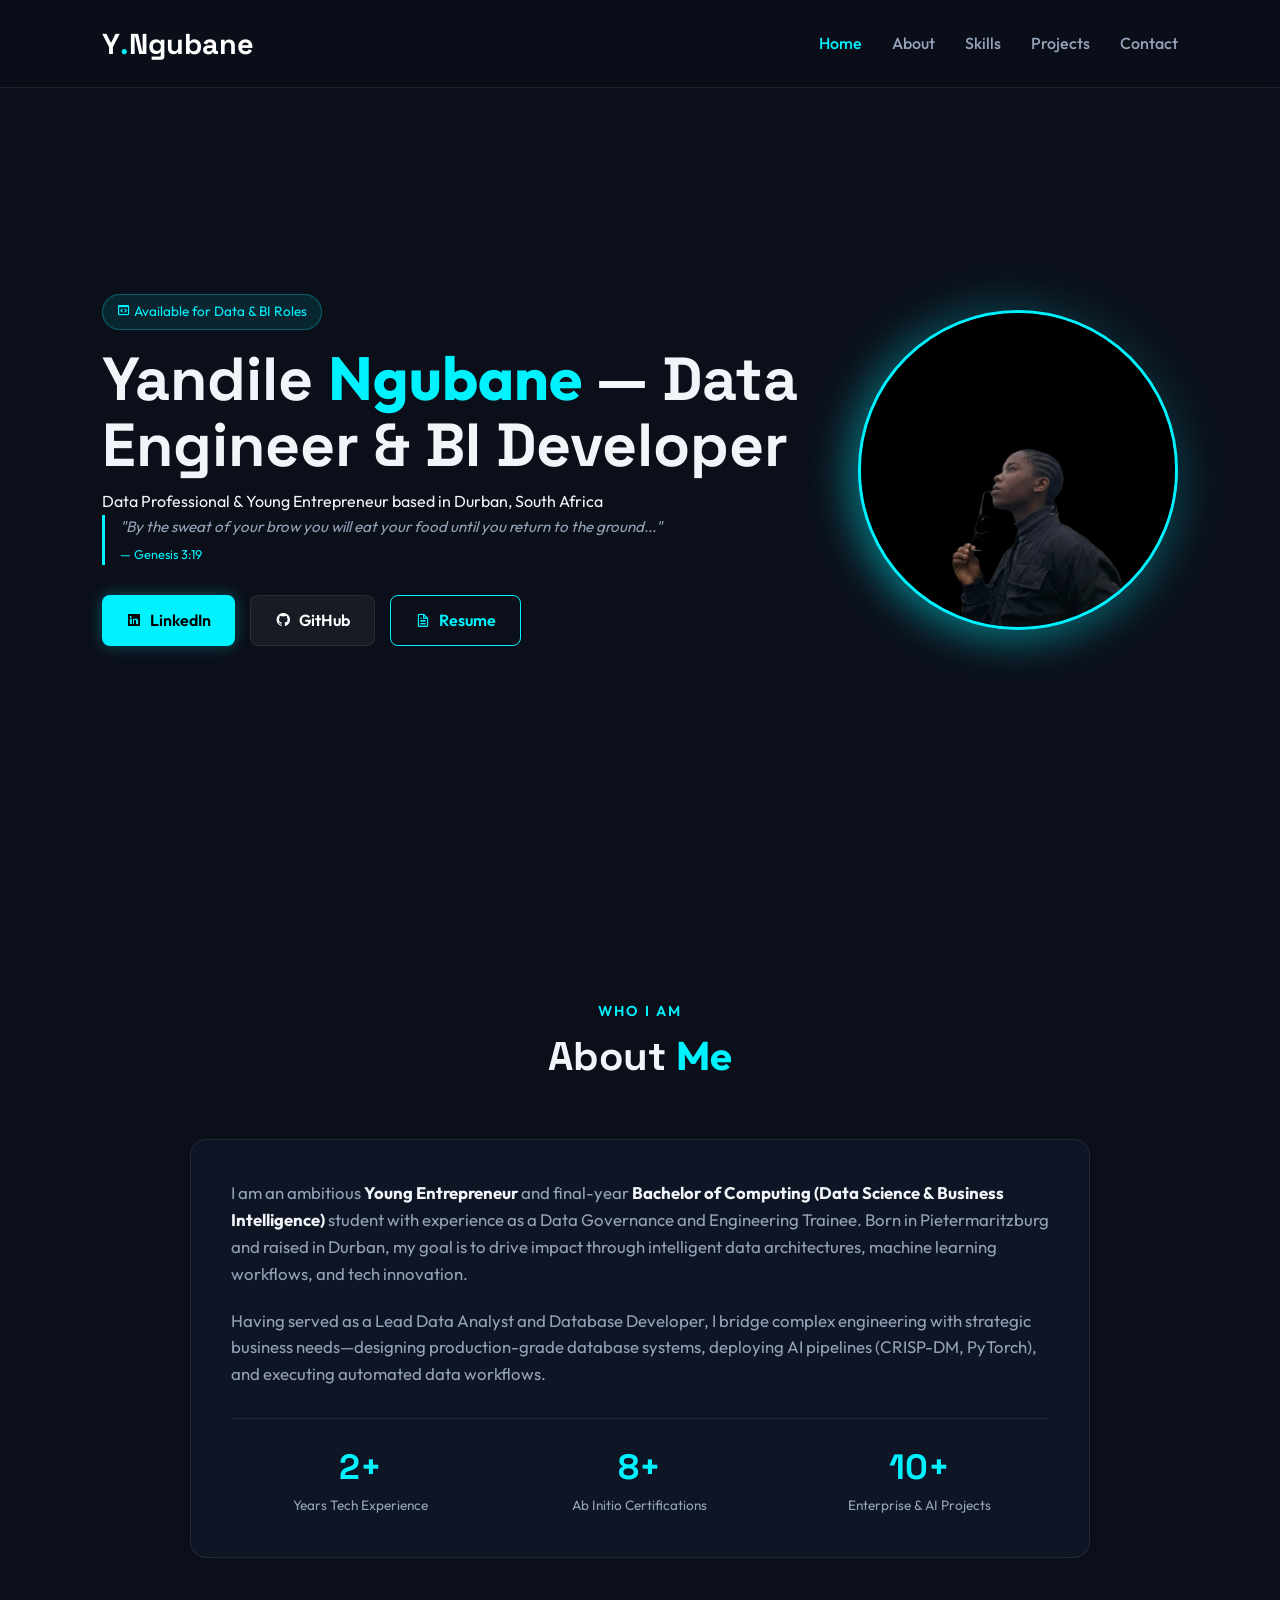
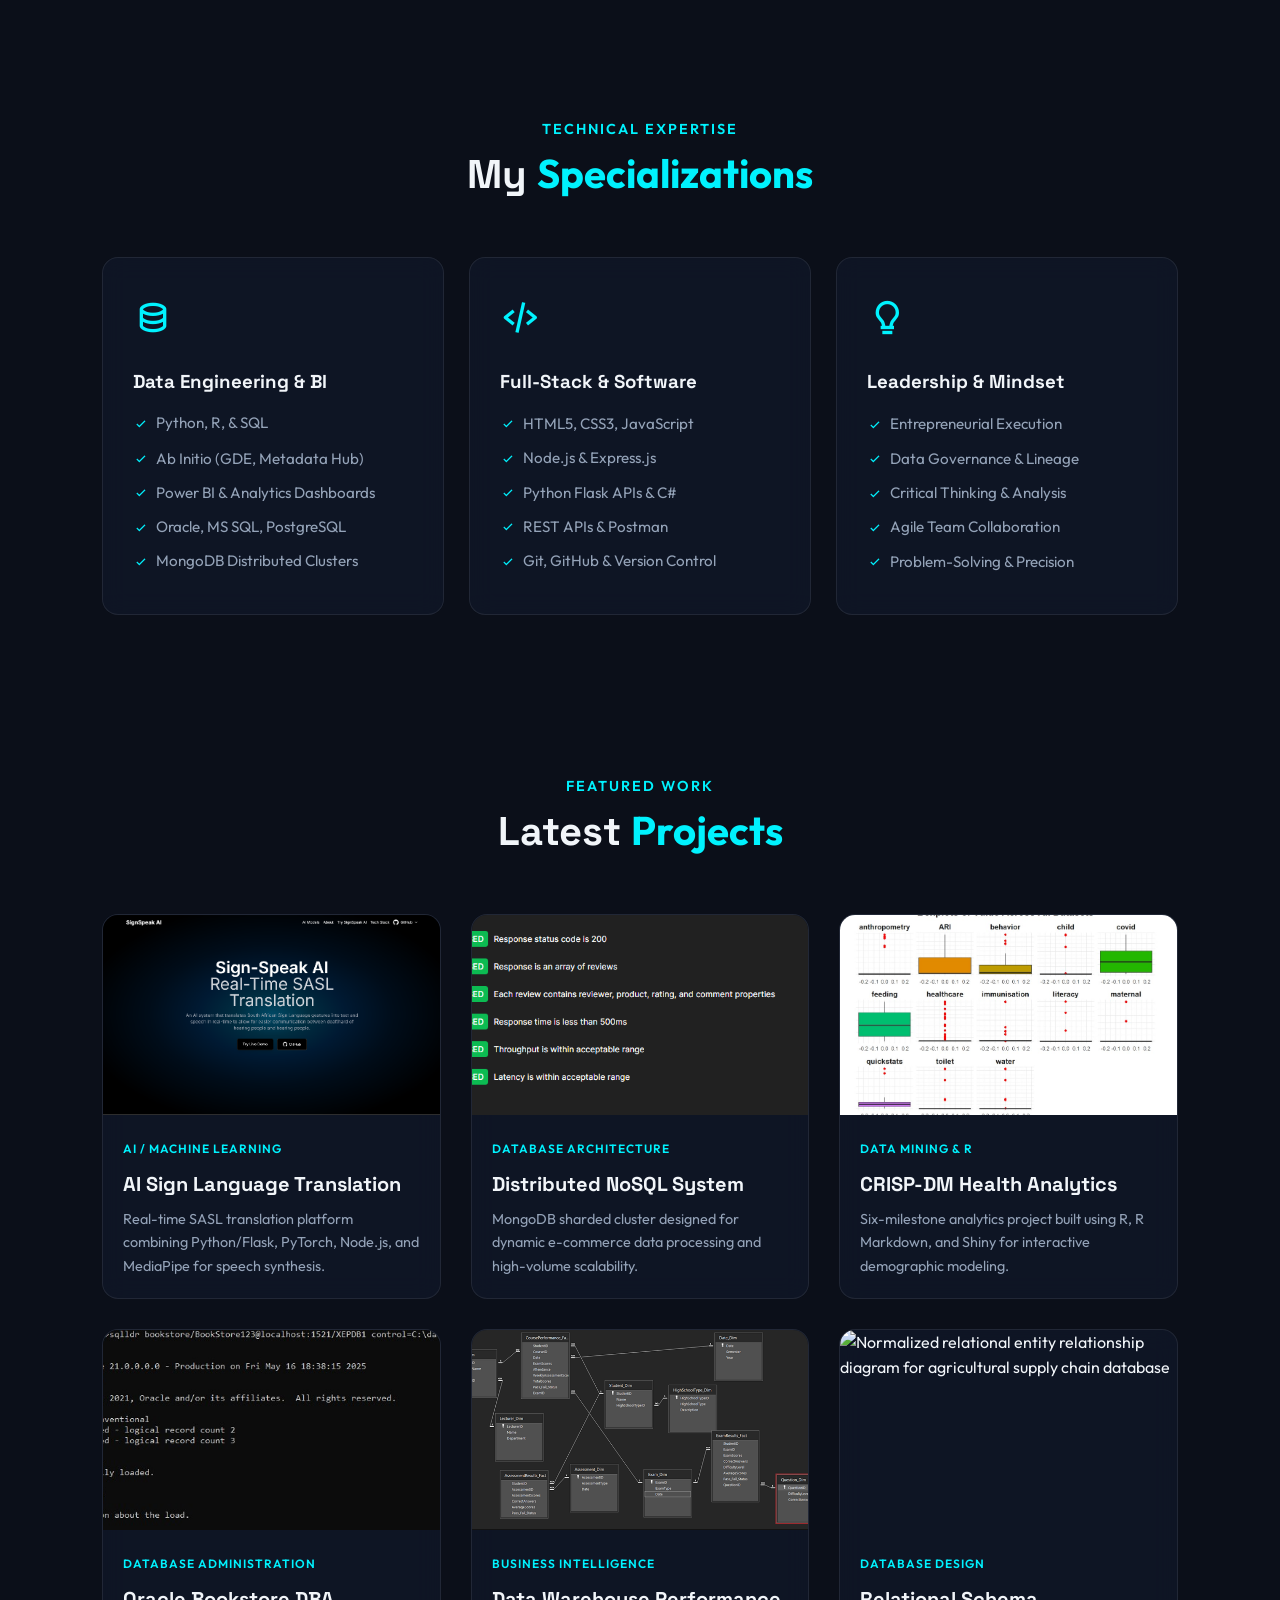
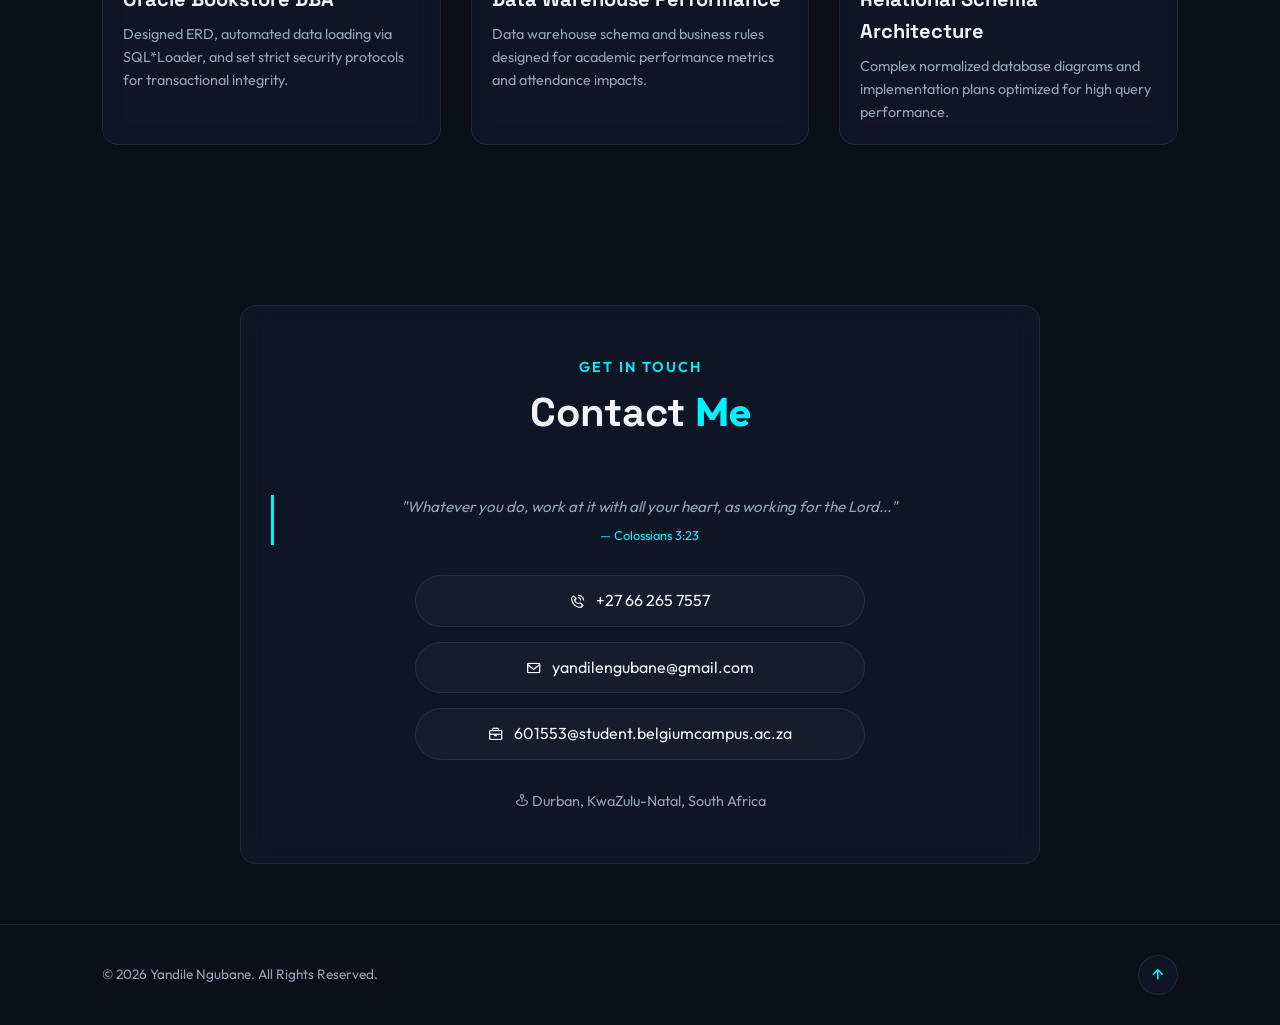
==== commit 8aa5bc70: "Update index.html" ====
--- a/index.html
+++ b/index.html
@@ -263,7 +263,7 @@
 
                 <article class="project-card glass">
                     <div class="project-img">
-                        <img src="Screenshot-2025-12-12-080600.jpg" alt="R boxplot visualizations comparing health survey datasets for CRISP-DM analytics project" loading="lazy" width="800" height="500">
+                        <img src="Screenshot 2025-12-12 080600.jpg" alt="R boxplot visualizations comparing health survey datasets for CRISP-DM analytics project" loading="lazy" width="800" height="500">
                     </div>
                     <div class="project-info">
                         <span class="tag">Data Mining &amp; R</span>
@@ -343,4 +343,4 @@
         <script src="js/script.js"></script>
         <script>document.getElementById('year').textContent = new Date().getFullYear();</script>
     </body>
-</html>+</html>
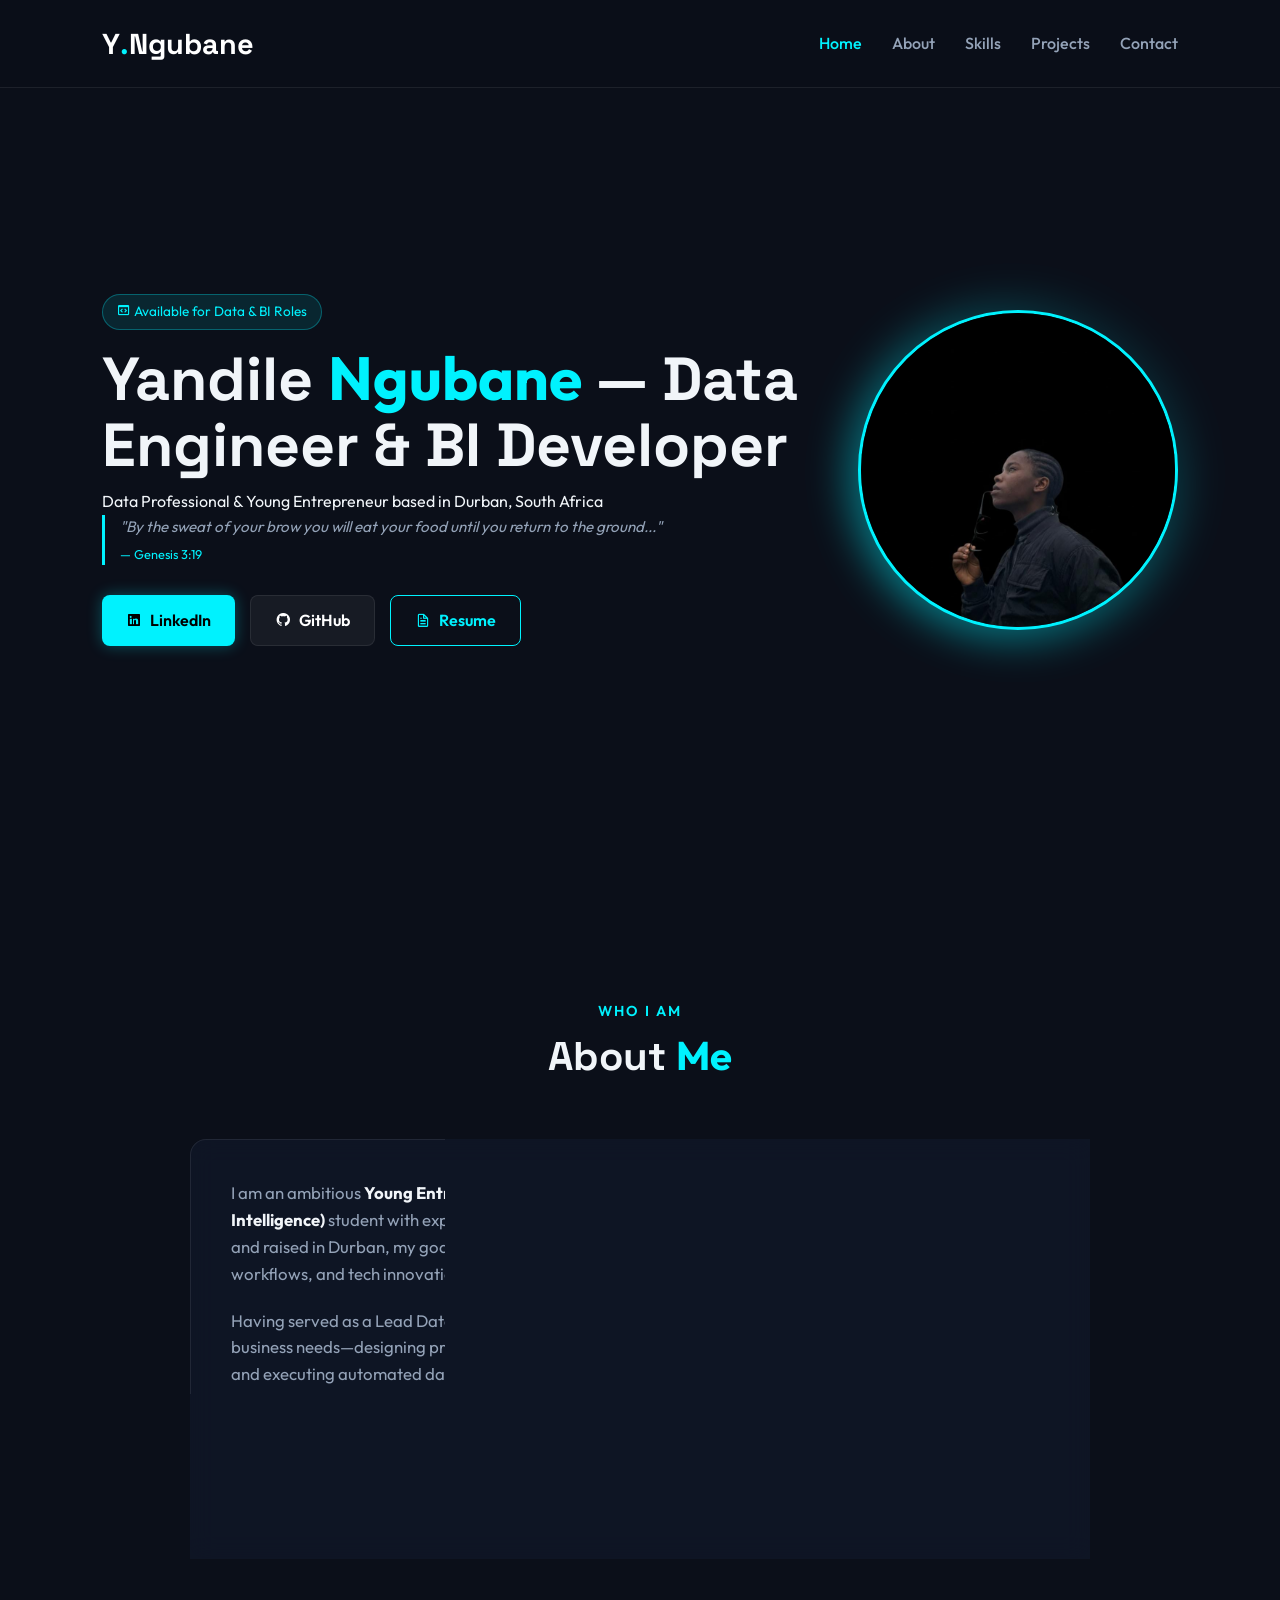
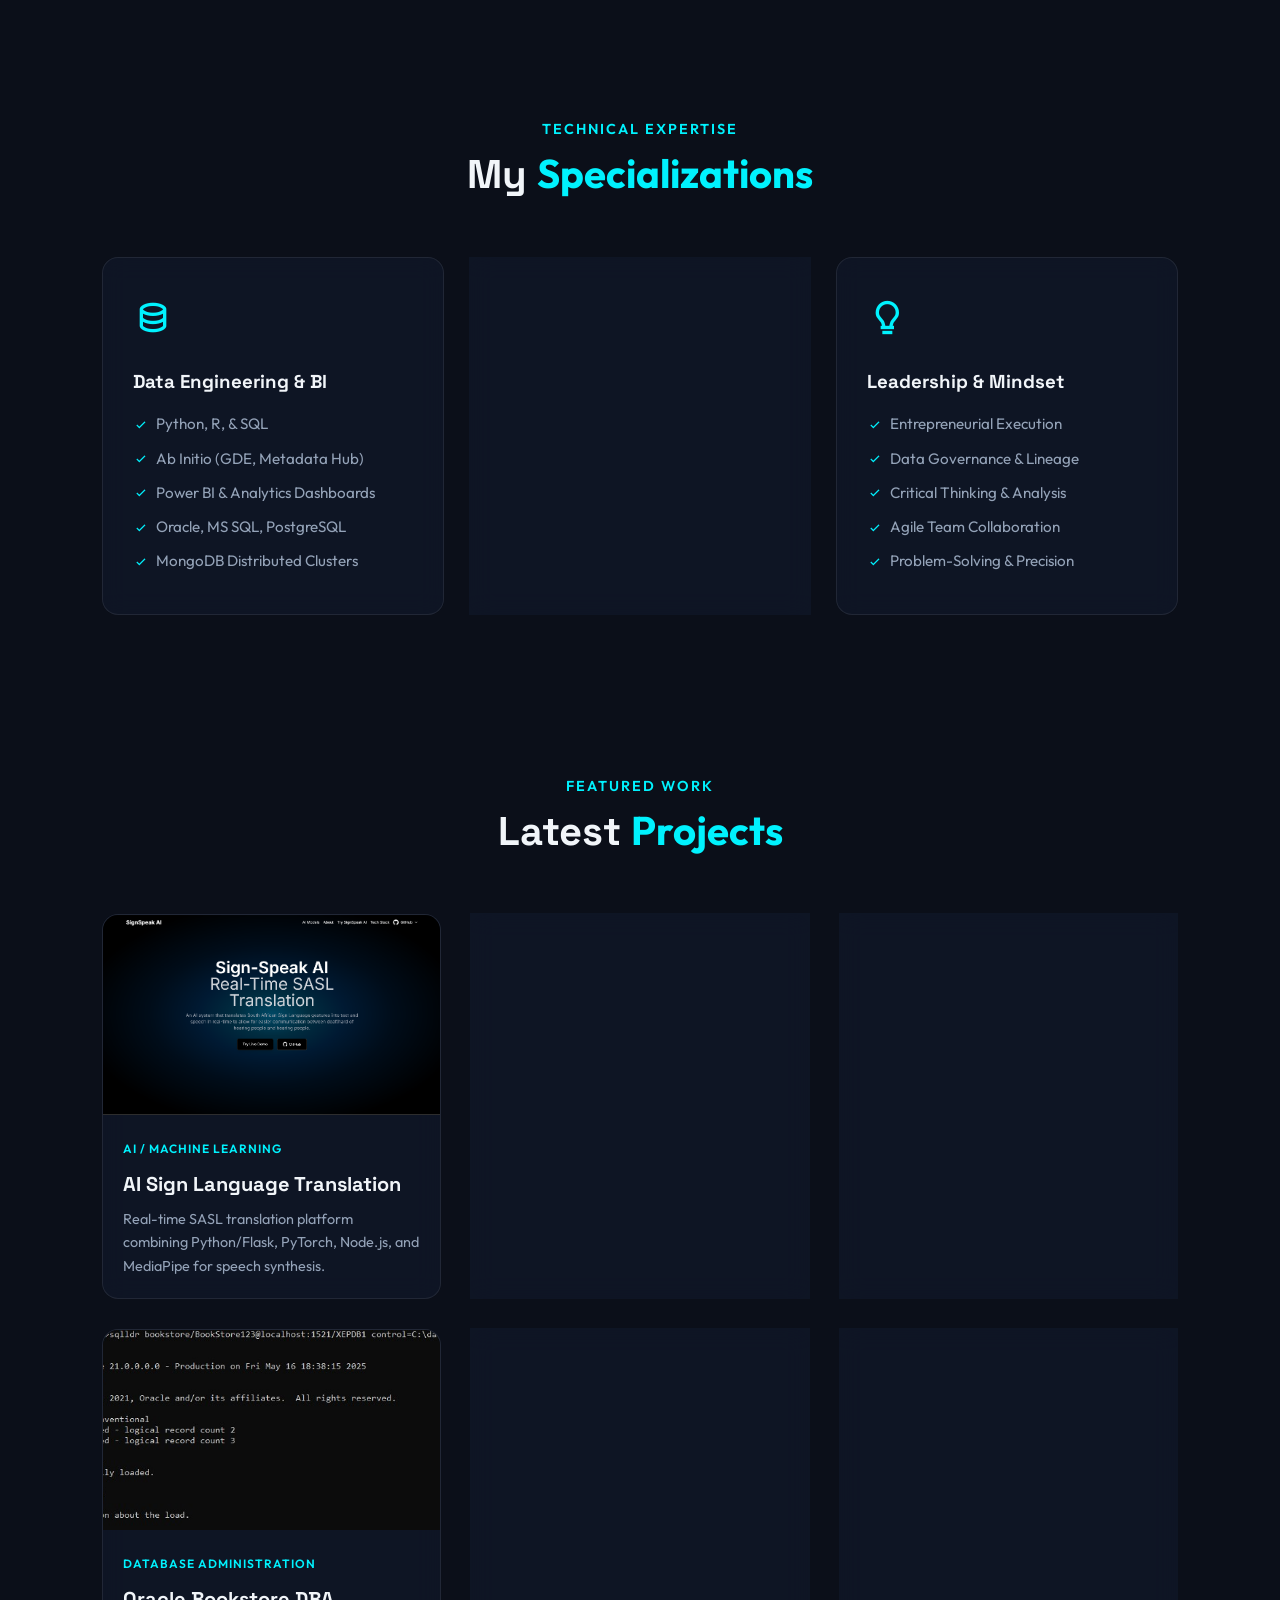
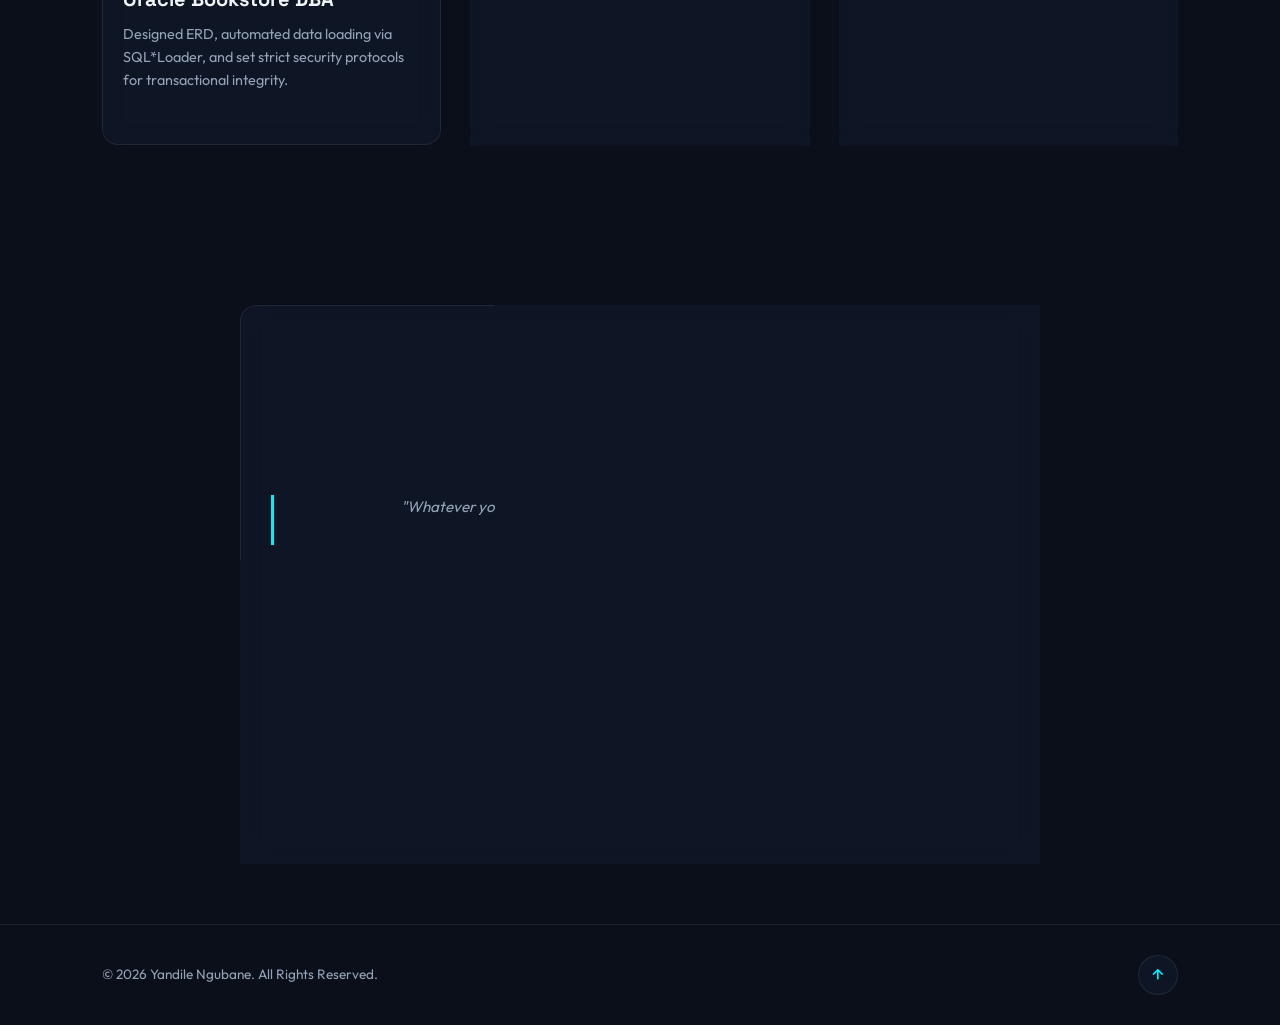
==== commit b1c972b5: "Update print statement from 'Hello' to 'Goodbye'" ====
--- a/index.html
+++ b/index.html
@@ -296,7 +296,7 @@
 
                 <article class="project-card glass">
                     <div class="project-img">
-                        <img src="ERD-GROUP281-P1-H.png" alt="Normalized relational entity relationship diagram for agricultural supply chain database" loading="lazy" width="800" height="500">
+                        <img src="ERD GROUP281-P1-H.drawio 2.drawio.png" alt="Normalized relational entity relationship diagram for agricultural supply chain database" loading="lazy" width="800" height="500">
                     </div>
                     <div class="project-info">
                         <span class="tag">Database Design</span>
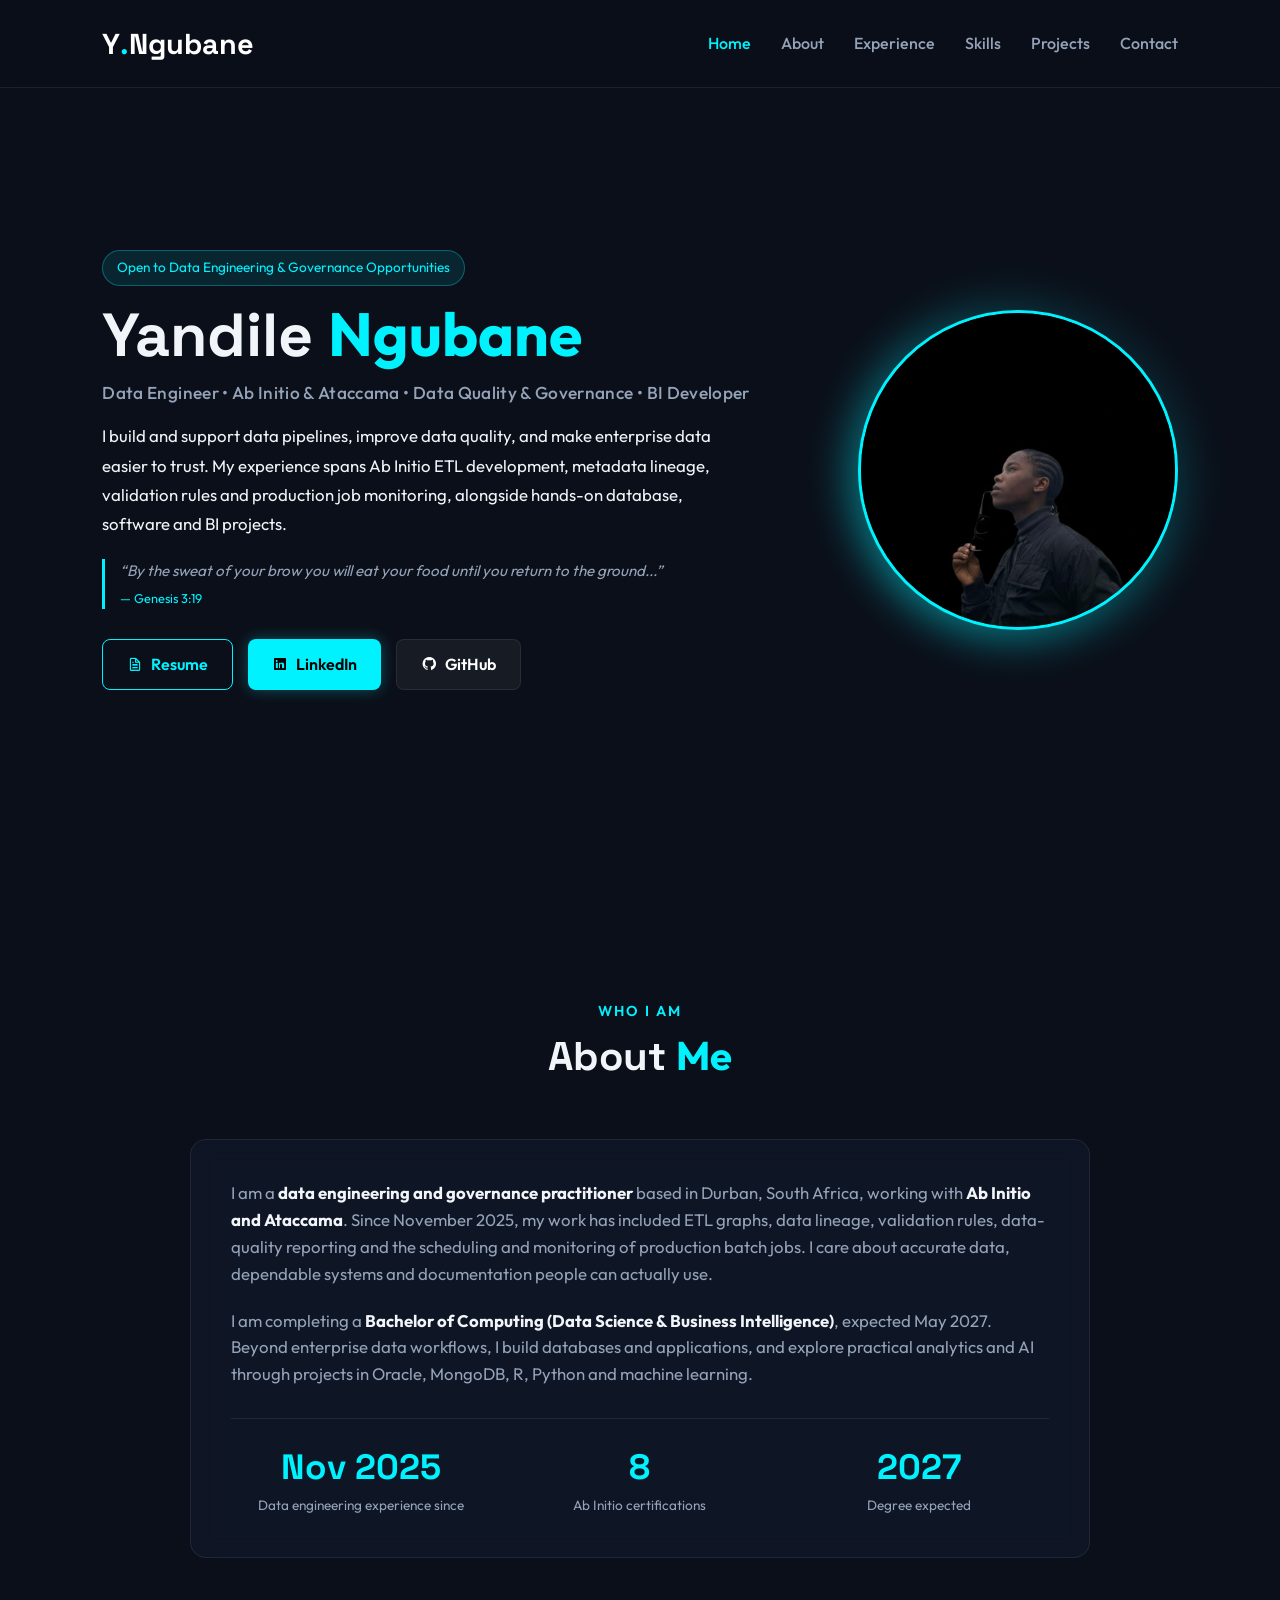
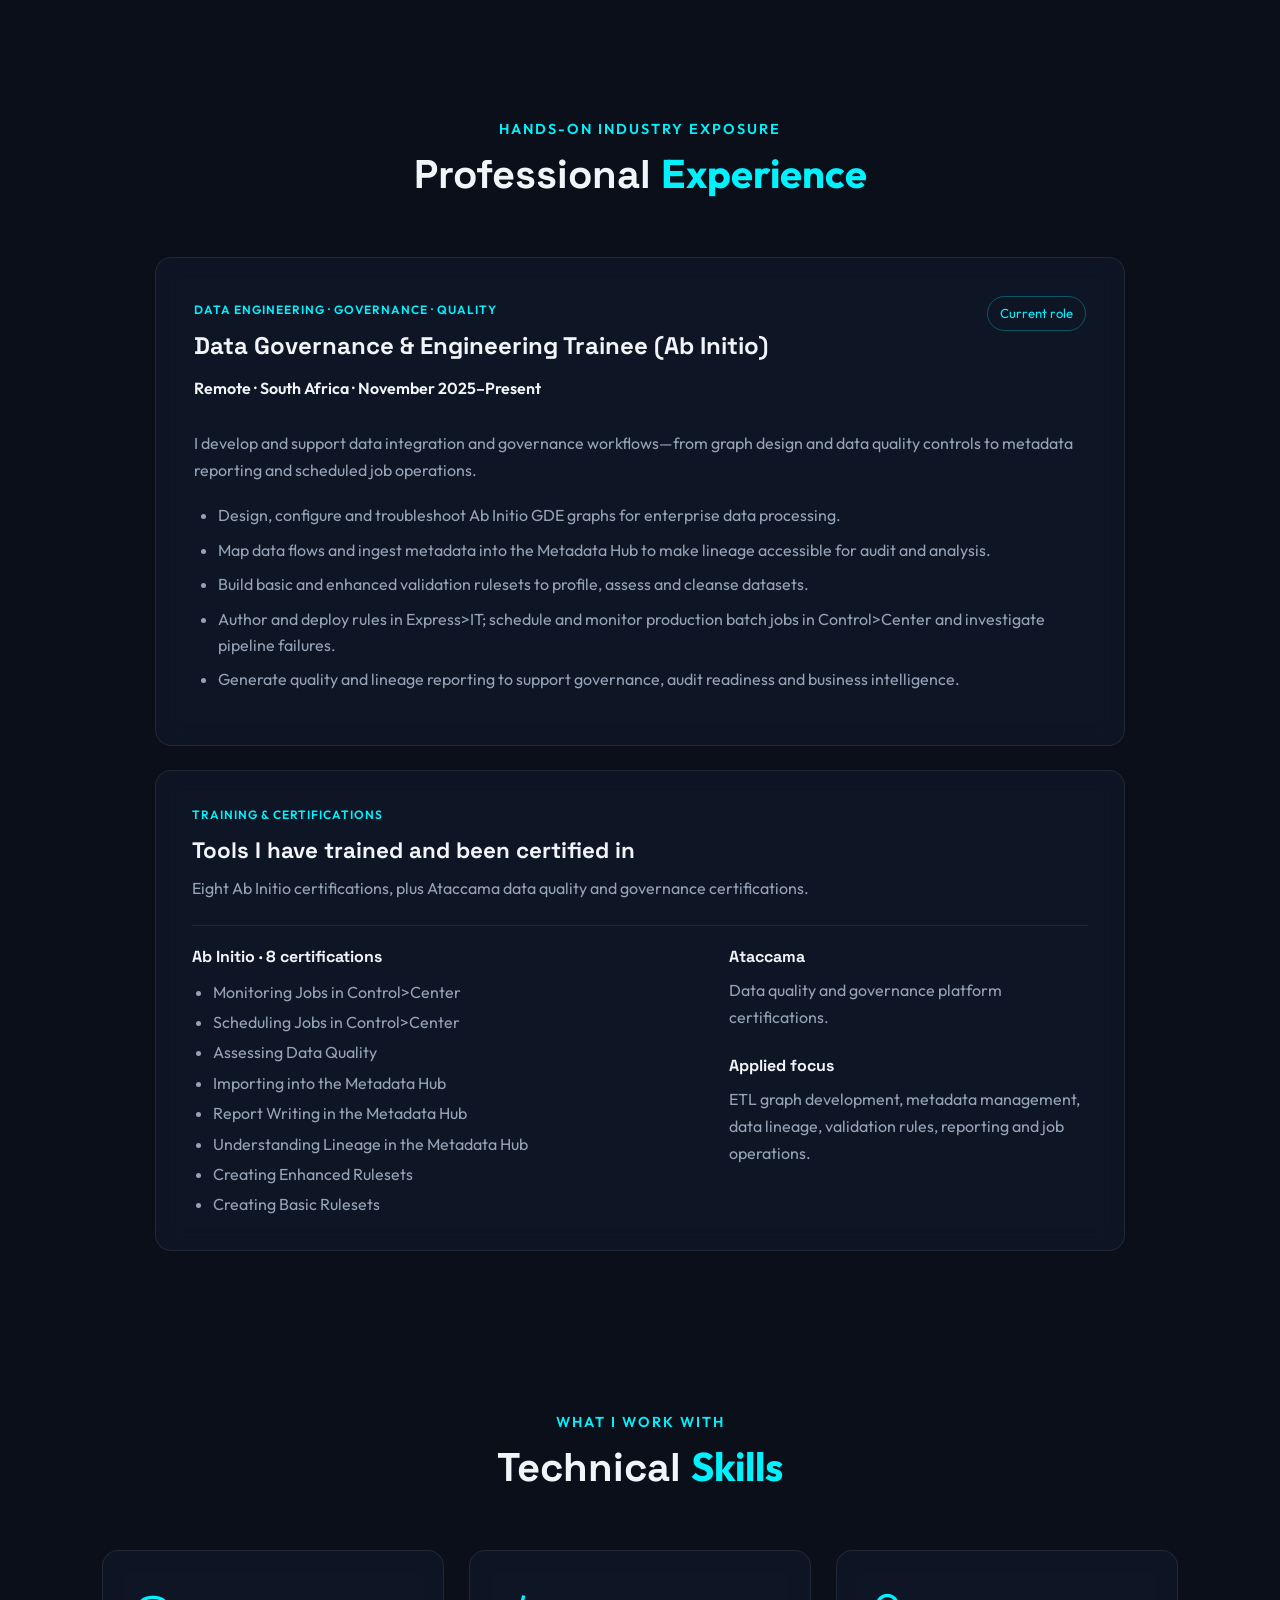
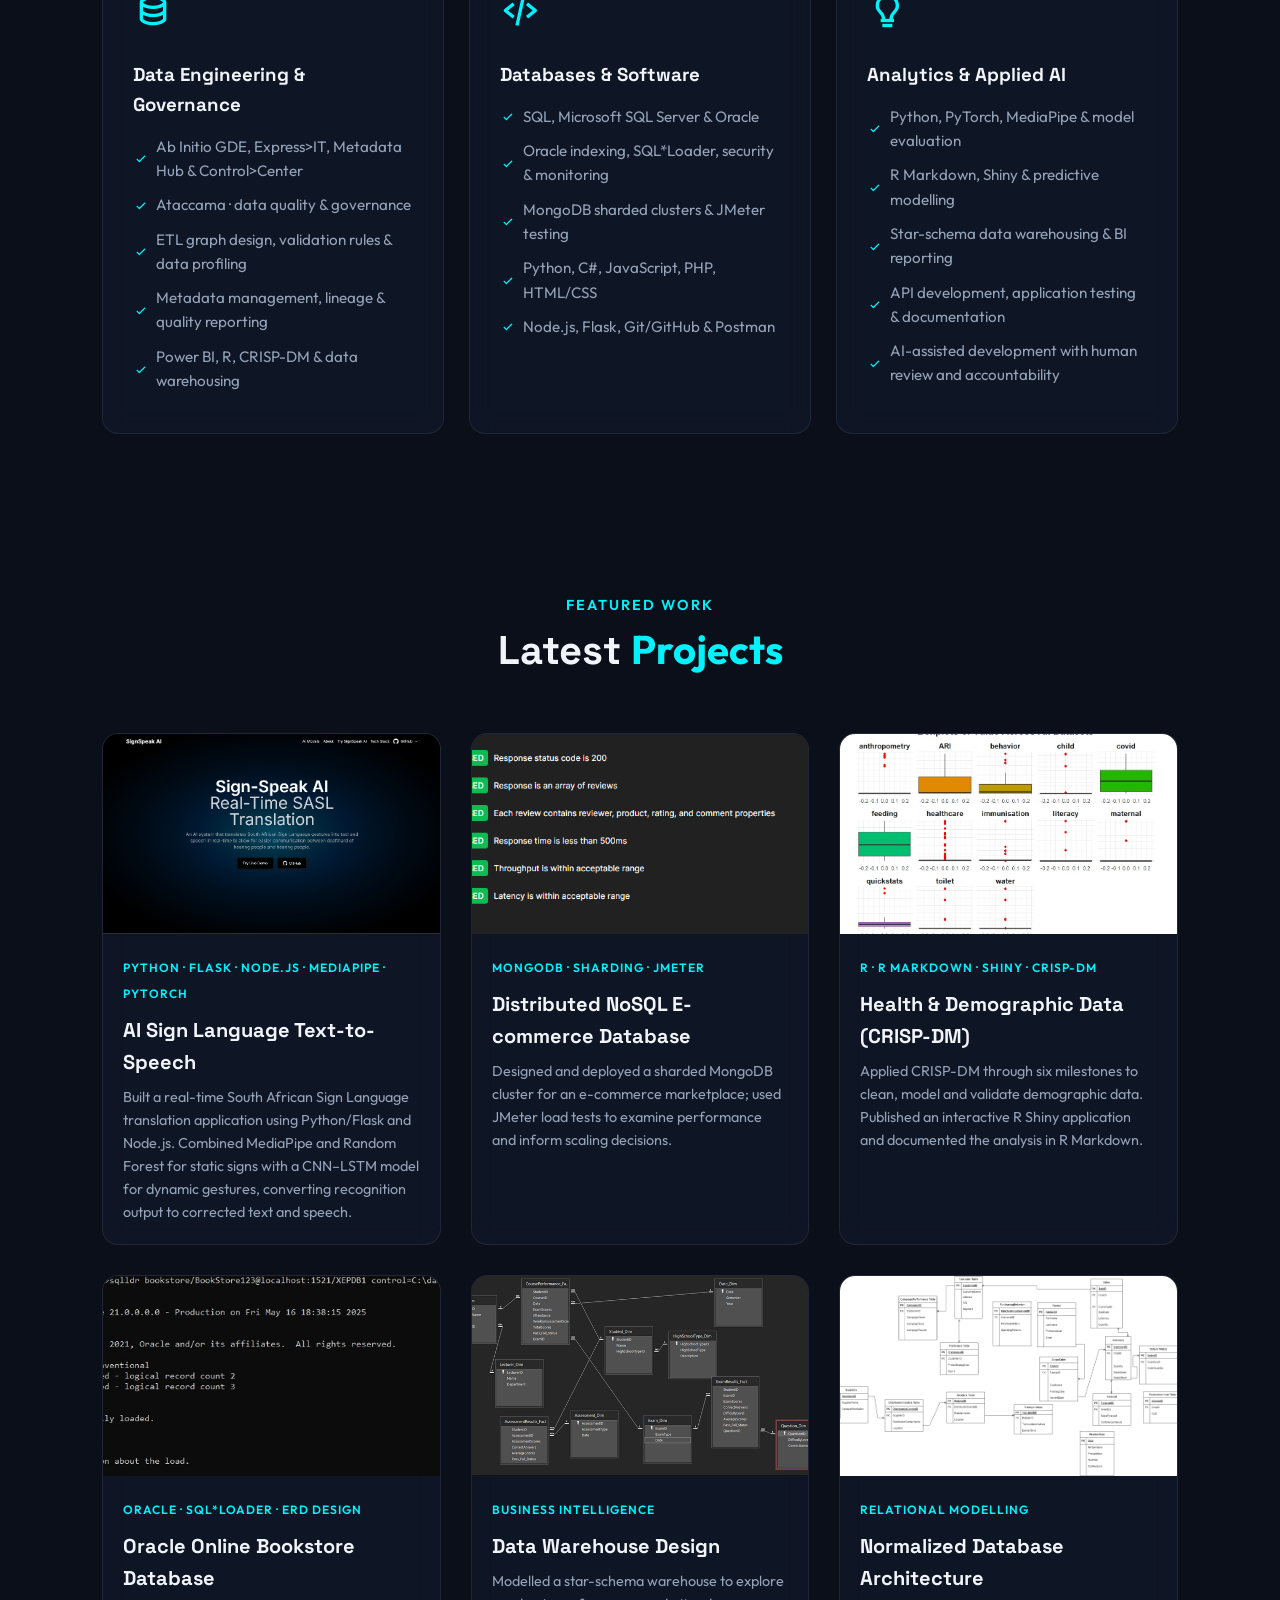
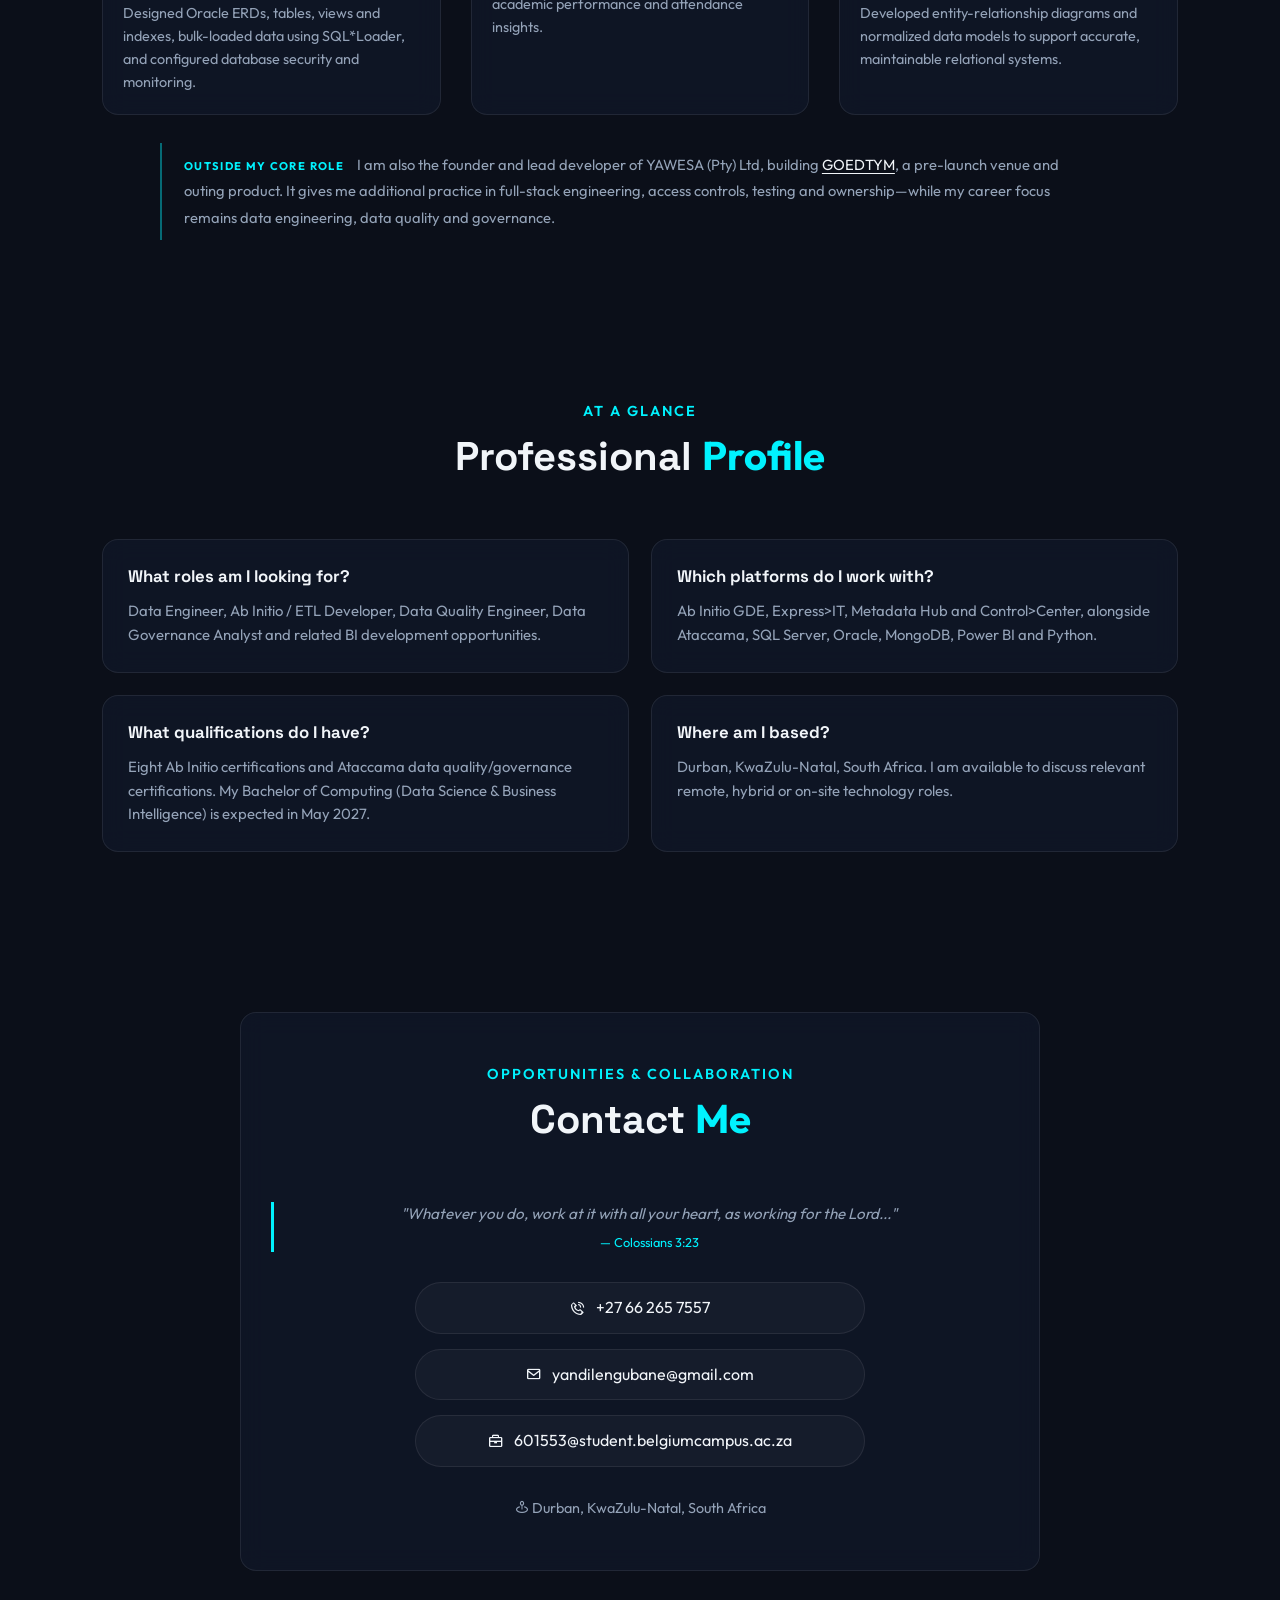
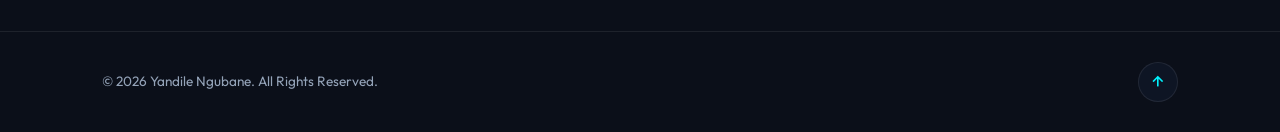
==== commit 43b6ea52: "Add files via upload" ====
--- a/index.html
+++ b/index.html
@@ -1,346 +1,255 @@
-<!DOCTYPE html>
-<html lang="en">
-    <head>
-        <meta charset="UTF-8">
-        <meta name="viewport" content="width=device-width, initial-scale=1">
-
-        <!-- ============ PRIMARY SEO META TAGS ============ -->
-        <title>Yandile Ngubane | Data Engineer, BI Developer &amp; Data Governance Specialist in Durban, South Africa</title>
-        <meta name="description" content="Portfolio of Yandile Ngubane, a Durban-based Data Engineer and final-year Data Science & Business Intelligence student. Explore projects in Ab Initio, Oracle database administration, MongoDB, data warehousing, Power BI, and AI/ML — including a real-time South African Sign Language translation system.">
-        <meta name="keywords" content="Yandile Ngubane, Data Engineer Durban, Business Intelligence Developer South Africa, Data Governance, Ab Initio Developer, Oracle Database Administrator, MongoDB Engineer, Data Warehouse Developer, Belgium Campus iTversity, Sign Language AI, Power BI Portfolio">
-        <meta name="author" content="Yandile Ngubane">
-        <meta name="robots" content="index, follow, max-image-preview:large">
-        <meta name="googlebot" content="index, follow">
-        <meta name="theme-color" content="#0a0a0a">
-
-        <!-- Canonical URL: replace with your real published domain -->
-        <link rel="canonical" href="https://www.yandilengubane.com/">
-
-        <!-- ============ OPEN GRAPH (Facebook, LinkedIn, WhatsApp) ============ -->
-        <meta property="og:type" content="profile">
-        <meta property="og:site_name" content="Yandile Ngubane Portfolio">
-        <meta property="og:title" content="Yandile Ngubane | Data Engineer & BI Developer">
-        <meta property="og:description" content="Data Engineer and Business Intelligence developer specializing in Ab Initio, Oracle, MongoDB, and AI/ML pipelines. View production-grade database, data warehouse, and machine learning projects.">
-        <meta property="og:image" content="https://www.yandilengubane.com/assets/og-image.jpg">
-        <meta property="og:image:width" content="1200">
-        <meta property="og:image:height" content="630">
-        <meta property="og:image:alt" content="Yandile Ngubane, Data Engineer and Business Intelligence Developer">
-        <meta property="og:url" content="https://www.yandilengubane.com/">
-        <meta property="og:locale" content="en_ZA">
-        <meta property="profile:first_name" content="Yandile">
-        <meta property="profile:last_name" content="Ngubane">
-
-        <!-- ============ TWITTER / X CARD ============ -->
-        <meta name="twitter:card" content="summary_large_image">
-        <meta name="twitter:title" content="Yandile Ngubane | Data Engineer & BI Developer">
-        <meta name="twitter:description" content="Data Engineer & BI developer building Ab Initio, Oracle, MongoDB and AI/ML solutions. Durban, South Africa.">
-        <meta name="twitter:image" content="https://www.yandilengubane.com/assets/og-image.jpg">
-        <meta name="twitter:image:alt" content="Yandile Ngubane portfolio preview">
-
-        <!-- ============ FAVICON / ICONS (add real files to enable) ============ -->
-        <link rel="icon" type="image/png" sizes="32x32" href="/favicon-32x32.png">
-        <link rel="icon" type="image/png" sizes="16x16" href="/favicon-16x16.png">
-        <link rel="apple-touch-icon" sizes="180x180" href="/apple-touch-icon.png">
-        <link rel="manifest" href="/site.webmanifest">
-
-        <!-- Custom CSS -->
-        <link rel="stylesheet" type="text/css" href="css/style.css">
-
-        <!-- Boxicons -->
-        <link rel="stylesheet" href="https://unpkg.com/boxicons@latest/css/boxicons.min.css">
-
-        <!-- Fonts -->
-        <link rel="preconnect" href="https://fonts.googleapis.com">
-        <link rel="preconnect" href="https://fonts.gstatic.com" crossorigin>
-        <link href="https://fonts.googleapis.com/css2?family=Outfit:wght@300;400;500;600;700;800&family=Space+Grotesk:wght@500;700&display=swap" rel="stylesheet">
-
-        <!-- ============ STRUCTURED DATA (JSON-LD): Person + Website ============ -->
-        <script type="application/ld+json">
-        {
-          "@context": "https://schema.org",
-          "@type": "Person",
-          "name": "Yandile Ngubane",
-          "url": "https://www.yandilengubane.com/",
-          "image": "https://www.yandilengubane.com/assets/og-image.jpg",
-          "jobTitle": "Data Engineer & Business Intelligence Developer",
-          "description": "Final-year Bachelor of Computing (Data Science & Business Intelligence) student and Data Governance and Engineering Trainee specializing in Ab Initio, Oracle, MongoDB, Power BI, and AI/ML pipelines.",
-          "address": {
-            "@type": "PostalAddress",
-            "addressLocality": "Durban",
-            "addressRegion": "KwaZulu-Natal",
-            "addressCountry": "ZA"
-          },
-          "email": "mailto:yandilengubane@gmail.com",
-          "telephone": "+27662657557",
-          "sameAs": [
-            "https://www.linkedin.com/in/yandile-ngubane-a093a6238",
-            "https://www.github.com/natidaschoolboy"
-          ],
-          "alumniOf": {
-            "@type": "CollegeOrUniversity",
-            "name": "Belgium Campus iTversity"
-          },
-          "knowsAbout": [
-            "Data Engineering",
-            "Business Intelligence",
-            "Ab Initio",
-            "Oracle Database Administration",
-            "MongoDB",
-            "Data Warehousing",
-            "Power BI",
-            "Machine Learning",
-            "Python",
-            "SQL"
-          ]
-        }
-        </script>
-        <script type="application/ld+json">
-        {
-          "@context": "https://schema.org",
-          "@type": "WebSite",
-          "name": "Yandile Ngubane Portfolio",
-          "url": "https://www.yandilengubane.com/",
-          "author": { "@type": "Person", "name": "Yandile Ngubane" },
-          "inLanguage": "en-ZA"
-        }
-        </script>
-    </head>
-    <body>
-
-        <!-- Navigation -->
-        <header class="navbar">
-            <a href="#home" class="logo">Y<span>.</span>Ngubane</a>
-
-            <div class="bx bx-menu" id="menu-icon" role="button" aria-label="Toggle navigation menu" tabindex="0"></div>
-
-            <ul class="navlist">
-                <li><a href="#home" class="active">Home</a></li>
-                <li><a href="#about">About</a></li>
-                <li><a href="#skills">Skills</a></li>
-                <li><a href="#portfolio">Projects</a></li>
-                <li><a href="#contact">Contact</a></li>
-            </ul>
-        </header>
-
-        <!-- Home / Hero Section -->
-        <section class="home" id="home">
-            <div class="hero-content">
-                <span class="badge"><i class='bx bx-code-block'></i> Available for Data &amp; BI Roles</span>
-                <h1>Yandile <span>Ngubane</span> — Data Engineer &amp; BI Developer</h1>
-                <p class="subtitle">Data Professional &amp; Young Entrepreneur based in Durban, South Africa</p>
-
-                <p class="quote">
-                    "By the sweat of your brow you will eat your food until you return to the ground..." <br>
-                    <span>— Genesis 3:19</span>
-                </p>
-
-                <div class="hero-btns">
-                    <a href="https://www.linkedin.com/in/yandile-ngubane-a093a6238" target="_blank" rel="noopener noreferrer" class="btn primary-btn" aria-label="Visit Yandile Ngubane's LinkedIn profile"><i class='bx bxl-linkedin-square'></i> LinkedIn</a>
-                    <a href="https://www.github.com/natidaschoolboy" target="_blank" rel="noopener noreferrer" class="btn secondary-btn" aria-label="Visit Yandile Ngubane's GitHub profile"><i class='bx bxl-github'></i> GitHub</a>
-                    <a href="./resume/index.html" target="_blank" rel="noopener noreferrer" class="btn outline-btn" aria-label="Open Yandile Ngubane's resume"><i class='bx bx-file'></i> Resume</a>
-                </div>
-            </div>
-
-            <div class="hero-img-wrapper">
-                <div class="glowing-ring"></div>
-                <img src="yandile2.jpeg" alt="Yandile Ngubane, Data Engineer and Business Intelligence Developer, portrait photo" class="hero-img" width="600" height="600" fetchpriority="high">
-            </div>
-        </section>
-
-        <!-- About Section -->
-        <section class="about" id="about">
-            <div class="section-header">
-                <p>Who I Am</p>
-                <h2>About <span>Me</span></h2>
-            </div>
-
-            <div class="about-container">
-                <div class="about-card glass">
-                    <p>
-                        I am an ambitious <strong>Young Entrepreneur</strong> and final-year <strong>Bachelor of Computing (Data Science &amp; Business Intelligence)</strong> student with experience as a Data Governance and Engineering Trainee. Born in Pietermaritzburg and raised in Durban, my goal is to drive impact through intelligent data architectures, machine learning workflows, and tech innovation.
-                    </p>
-                    <p>
-                        Having served as a Lead Data Analyst and Database Developer, I bridge complex engineering with strategic business needs—designing production-grade database systems, deploying AI pipelines (CRISP-DM, PyTorch), and executing automated data workflows.
-                    </p>
-
-                    <div class="stats-grid">
-                        <div class="stat-box">
-                            <h4>2+</h4>
-                            <p>Years Tech Experience</p>
-                        </div>
-                        <div class="stat-box">
-                            <h4>8+</h4>
-                            <p>Ab Initio Certifications</p>
-                        </div>
-                        <div class="stat-box">
-                            <h4>10+</h4>
-                            <p>Enterprise &amp; AI Projects</p>
-                        </div>
-                    </div>
-                </div>
-            </div>
-        </section>
-
-        <!-- Skills Section -->
-        <section class="skills" id="skills">
-            <div class="section-header">
-                <p>Technical Expertise</p>
-                <h2>My <span>Specializations</span></h2>
-            </div>
-
-            <div class="skills-grid">
-                <!-- Data Engineering -->
-                <div class="skill-card glass">
-                    <div class="card-icon"><i class='bx bx-data'></i></div>
-                    <h3>Data Engineering &amp; BI</h3>
-                    <ul>
-                        <li><i class='bx bx-check'></i> Python, R, &amp; SQL</li>
-                        <li><i class='bx bx-check'></i> Ab Initio (GDE, Metadata Hub)</li>
-                        <li><i class='bx bx-check'></i> Power BI &amp; Analytics Dashboards</li>
-                        <li><i class='bx bx-check'></i> Oracle, MS SQL, PostgreSQL</li>
-                        <li><i class='bx bx-check'></i> MongoDB Distributed Clusters</li>
-                    </ul>
-                </div>
-
-                <!-- Web Development -->
-                <div class="skill-card glass">
-                    <div class="card-icon"><i class='bx bx-code-alt'></i></div>
-                    <h3>Full-Stack &amp; Software</h3>
-                    <ul>
-                        <li><i class='bx bx-check'></i> HTML5, CSS3, JavaScript</li>
-                        <li><i class='bx bx-check'></i> Node.js &amp; Express.js</li>
-                        <li><i class='bx bx-check'></i> Python Flask APIs &amp; C#</li>
-                        <li><i class='bx bx-check'></i> REST APIs &amp; Postman</li>
-                        <li><i class='bx bx-check'></i> Git, GitHub &amp; Version Control</li>
-                    </ul>
-                </div>
-
-                <!-- Entrepreneurship -->
-                <div class="skill-card glass">
-                    <div class="card-icon"><i class='bx bx-bulb'></i></div>
-                    <h3>Leadership &amp; Mindset</h3>
-                    <ul>
-                        <li><i class='bx bx-check'></i> Entrepreneurial Execution</li>
-                        <li><i class='bx bx-check'></i> Data Governance &amp; Lineage</li>
-                        <li><i class='bx bx-check'></i> Critical Thinking &amp; Analysis</li>
-                        <li><i class='bx bx-check'></i> Agile Team Collaboration</li>
-                        <li><i class='bx bx-check'></i> Problem-Solving &amp; Precision</li>
-                    </ul>
-                </div>
-            </div>
-        </section>
-
-        <!-- Portfolio Section -->
-        <section class="portfolio" id="portfolio">
-            <div class="section-header">
-                <p>Featured Work</p>
-                <h2>Latest <span>Projects</span></h2>
-            </div>
-
-            <div class="portfolio-grid">
-
-                <article class="project-card glass">
-                    <div class="project-img">
-                        <img src="PRJ381.png" alt="SignSpeak AI homepage — real-time South African Sign Language to text and speech translation platform" loading="lazy" width="800" height="500">
-                    </div>
-                    <div class="project-info">
-                        <span class="tag">AI / Machine Learning</span>
-                        <h3>AI Sign Language Translation</h3>
-                        <p>Real-time SASL translation platform combining Python/Flask, PyTorch, Node.js, and MediaPipe for speech synthesis.</p>
-                    </div>
-                </article>
-
-                <article class="project-card glass">
-                    <div class="project-img">
-                        <img src="test04.png" alt="Entity relationship diagram of a distributed MongoDB NoSQL e-commerce database schema" loading="lazy" width="800" height="500">
-                    </div>
-                    <div class="project-info">
-                        <span class="tag">Database Architecture</span>
-                        <h3>Distributed NoSQL System</h3>
-                        <p>MongoDB sharded cluster designed for dynamic e-commerce data processing and high-volume scalability.</p>
-                    </div>
-                </article>
-
-                <article class="project-card glass">
-                    <div class="project-img">
-                        <img src="Screenshot 2025-12-12 080600.jpg" alt="R boxplot visualizations comparing health survey datasets for CRISP-DM analytics project" loading="lazy" width="800" height="500">
-                    </div>
-                    <div class="project-info">
-                        <span class="tag">Data Mining &amp; R</span>
-                        <h3>CRISP-DM Health Analytics</h3>
-                        <p>Six-milestone analytics project built using R, R Markdown, and Shiny for interactive demographic modeling.</p>
-                    </div>
-                </article>
-
-                <article class="project-card glass">
-                    <div class="project-img">
-                        <img src="DBA381.jpg" alt="Oracle SQL*Loader terminal output showing successful bookstore order data load" loading="lazy" width="800" height="500">
-                    </div>
-                    <div class="project-info">
-                        <span class="tag">Database Administration</span>
-                        <h3>Oracle Bookstore DBA</h3>
-                        <p>Designed ERD, automated data loading via SQL*Loader, and set strict security protocols for transactional integrity.</p>
-                    </div>
-                </article>
-
-                <article class="project-card glass">
-                    <div class="project-img">
-                        <img src="dwh281.png" alt="Star schema data warehouse diagram for student academic performance and attendance metrics" loading="lazy" width="800" height="500">
-                    </div>
-                    <div class="project-info">
-                        <span class="tag">Business Intelligence</span>
-                        <h3>Data Warehouse Performance</h3>
-                        <p>Data warehouse schema and business rules designed for academic performance metrics and attendance impacts.</p>
-                    </div>
-                </article>
-
-                <article class="project-card glass">
-                    <div class="project-img">
-                        <img src="ERD GROUP281-P1-H.drawio 2.drawio.png" alt="Normalized relational entity relationship diagram for agricultural supply chain database" loading="lazy" width="800" height="500">
-                    </div>
-                    <div class="project-info">
-                        <span class="tag">Database Design</span>
-                        <h3>Relational Schema Architecture</h3>
-                        <p>Complex normalized database diagrams and implementation plans optimized for high query performance.</p>
-                    </div>
-                </article>
-
-            </div>
-        </section>
-
-        <!-- Contact Section -->
-        <section class="contact" id="contact">
-            <div class="contact-card glass">
-                <div class="section-header">
-                    <p>Get In Touch</p>
-                    <h2>Contact <span>Me</span></h2>
-                </div>
-
-                <p class="quote">
-                    "Whatever you do, work at it with all your heart, as working for the Lord..." <br>
-                    <span>— Colossians 3:23</span>
-                </p>
-
-                <div class="contact-links">
-                    <a href="tel:+27662657557" class="contact-btn" aria-label="Call Yandile Ngubane"><i class='bx bx-phone-call'></i> +27 66 265 7557</a>
-                    <a href="mailto:yandilengubane@gmail.com" class="contact-btn" aria-label="Email Yandile Ngubane"><i class='bx bx-envelope'></i> yandilengubane@gmail.com</a>
-                    <a href="mailto:601553@student.belgiumcampus.ac.za" class="contact-btn" aria-label="Email Yandile Ngubane's academic address"><i class='bx bx-briefcase'></i> 601553@student.belgiumcampus.ac.za</a>
-                </div>
-
-                <div class="location-badge">
-                    <i class='bx bx-map-pin'></i> Durban, KwaZulu-Natal, South Africa
-                </div>
-            </div>
-        </section>
-
-        <!-- Footer -->
-        <footer>
-            <p>&copy; <span id="year"></span> Yandile Ngubane. All Rights Reserved.</p>
-            <a href="#home" class="scroll-top" aria-label="Scroll back to top"><i class='bx bx-up-arrow-alt'></i></a>
-        </footer>
-
-        <!-- Custom JS -->
-        <script src="js/script.js"></script>
-        <script>document.getElementById('year').textContent = new Date().getFullYear();</script>
-    </body>
-</html>
+<!DOCTYPE html>
+
+<html lang="en-ZA">
+<head>
+<meta charset="utf-8"/>
+<meta content="width=device-width, initial-scale=1" name="viewport"/>
+<!-- ============ PRIMARY SEO META TAGS ============ -->
+<title>Yandile Ngubane | Data Engineer · Ab Initio, Ataccama &amp; Data Quality</title>
+<meta content="Yandile Ngubane is a Durban-based data engineering and governance practitioner working with Ab Initio, Ataccama, ETL, metadata lineage, data quality, SQL and business intelligence." name="description"/>
+<meta content="Yandile Ngubane, Data Engineer South Africa, Ab Initio, Ataccama, Data Quality, Data Governance, Data Lineage, ETL, Metadata Hub, Control Center, Express IT, Power BI, SQL, BI Developer, Durban" name="keywords"/>
+<meta content="Yandile Ngubane" name="author"/>
+<meta content="index, follow, max-image-preview:large" name="robots"/>
+<meta content="index, follow" name="googlebot"/>
+<meta content="#0b0f19" name="theme-color"/>
+<!-- Canonical URL: replace with your real published domain -->
+<link href="https://natidaschoolboy.github.io/yandilengubane/" rel="canonical"/>
+<!-- ============ OPEN GRAPH (Facebook, LinkedIn, WhatsApp) ============ -->
+<meta content="profile" property="og:type"/>
+<meta content="Yandile Ngubane | Technical Portfolio" property="og:site_name"/>
+<meta content="Yandile Ngubane | Data Engineering, Governance &amp; BI" property="og:title"/>
+<meta content="Ab Initio &amp; Ataccama • ETL, data quality, governance, metadata lineage and business intelligence. Durban, South Africa." property="og:description"/>
+<meta content="https://natidaschoolboy.github.io/yandilengubane/assets/social-preview.jpg" property="og:image"/>
+<meta content="1200" property="og:image:width"/>
+<meta content="630" property="og:image:height"/>
+<meta content="Yandile Ngubane — data engineering, governance and business intelligence profile" property="og:image:alt"/>
+<meta content="https://natidaschoolboy.github.io/yandilengubane/" property="og:url"/>
+<meta content="en_ZA" property="og:locale"/>
+<meta content="Yandile" property="profile:first_name"/>
+<meta content="Ngubane" property="profile:last_name"/>
+<!-- ============ TWITTER / X CARD ============ -->
+<meta content="summary_large_image" name="twitter:card"/>
+<meta content="Yandile Ngubane | Data Engineering &amp; Governance" name="twitter:title"/>
+<meta content="Ab Initio, Ataccama, ETL, data quality, governance and BI. Explore projects, certifications and experience." name="twitter:description"/>
+<meta content="https://natidaschoolboy.github.io/yandilengubane/assets/social-preview.jpg" name="twitter:image"/>
+<meta content="Yandile Ngubane — data engineering, governance and business intelligence" name="twitter:image:alt"/>
+<!-- ============ FAVICON / ICONS (add real files to enable) ============ -->
+<!-- Custom CSS -->
+<link href="css/style.css" rel="stylesheet" type="text/css"/>
+<!-- Boxicons -->
+<link href="https://unpkg.com/boxicons@latest/css/boxicons.min.css" rel="stylesheet"/>
+<!-- Fonts -->
+<link href="https://fonts.googleapis.com" rel="preconnect"/>
+<link crossorigin="" href="https://fonts.gstatic.com" rel="preconnect"/>
+<link href="https://fonts.googleapis.com/css2?family=Outfit:wght@300;400;500;600;700;800&amp;family=Space+Grotesk:wght@500;700&amp;display=swap" rel="stylesheet"/>
+<!-- ============ STRUCTURED DATA (JSON-LD): Person + Website ============ -->
+<meta content="dark" name="color-scheme"/><meta content="https://natidaschoolboy.github.io/yandilengubane/assets/social-preview.jpg" property="og:image:secure_url"/><link href="assets/favicon-32.png" rel="icon" sizes="32x32" type="image/png"/><link href="assets/apple-touch-icon.png" rel="apple-touch-icon" sizes="180x180"/><script type="application/ld+json">{"@context":"https://schema.org","@graph":[{"@type":"Person","@id":"https://natidaschoolboy.github.io/yandilengubane/#person","name":"Yandile Ngubane","url":"https://natidaschoolboy.github.io/yandilengubane/","image":"https://natidaschoolboy.github.io/yandilengubane/yandile2.jpeg","description":"Durban-based data engineering and governance practitioner working with Ab Initio ETL, Ataccama, metadata lineage, data quality and business intelligence.","jobTitle":"Data Governance & Engineering Trainee (Ab Initio)","homeLocation":{"@type":"Place","name":"Durban, KwaZulu-Natal, South Africa"},"sameAs":["https://www.linkedin.com/in/yandile-ngubane-a093a6238","https://github.com/natidaschoolboy"],"knowsAbout":["Data engineering","Ab Initio GDE","Ab Initio Express>IT","Ab Initio Metadata Hub","Ab Initio Control>Center","Ataccama","ETL","Data governance","Data quality","Data lineage","SQL","Oracle Database","MongoDB","Power BI","Python","R","Business Intelligence","Database Development"]},{"@type":"WebSite","@id":"https://natidaschoolboy.github.io/yandilengubane/#website","url":"https://natidaschoolboy.github.io/yandilengubane/","name":"Yandile Ngubane | Data Engineering Portfolio","inLanguage":"en-ZA","publisher":{"@id":"https://natidaschoolboy.github.io/yandilengubane/#person"}},{"@type":"ProfilePage","@id":"https://natidaschoolboy.github.io/yandilengubane/#webpage","url":"https://natidaschoolboy.github.io/yandilengubane/","name":"Yandile Ngubane | Data Engineer · Ab Initio, Ataccama & Data Quality","description":"Yandile Ngubane is a Durban-based data engineering and governance practitioner working with Ab Initio, Ataccama, ETL, metadata lineage, data quality, SQL and business intelligence.","dateModified":"2026-11-06","inLanguage":"en-ZA","mainEntity":{"@id":"https://natidaschoolboy.github.io/yandilengubane/#person"},"isPartOf":{"@id":"https://natidaschoolboy.github.io/yandilengubane/#website"}}]}</script></head>
+<body>
+<!-- Navigation -->
+<a class="skip-link" href="#main">Skip to main content</a><header class="navbar" role="banner">
+<a class="logo" href="#home">Y<span>.</span>Ngubane</a>
+<button aria-controls="primary-navigation" aria-expanded="false" aria-label="Open navigation menu" class="bx bx-menu" id="menu-icon" type="button"></button>
+<nav aria-label="Main navigation" class="navlist" id="primary-navigation"><ul class="nav-items">
+<li><a class="active" href="#home">Home</a></li>
+<li><a href="#about">About</a></li><li><a href="#experience">Experience</a></li>
+<li><a href="#skills">Skills</a></li>
+<li><a href="#portfolio">Projects</a></li>
+<li><a href="#contact">Contact</a></li>
+</ul></nav>
+</header><main id="main"><section class="home" id="home">
+<div class="hero-content">
+<span class="badge">Open to Data Engineering &amp; Governance Opportunities</span>
+<h1>Yandile <span>Ngubane</span></h1>
+<p class="subtitle">Data Engineer  •  Ab Initio &amp; Ataccama  •  Data Quality &amp; Governance  •  BI Developer</p><p class="hero-summary">I build and support data pipelines, improve data quality, and make enterprise data easier to trust. My experience spans Ab Initio ETL development, metadata lineage, validation rules and production job monitoring, alongside hands-on database, software and BI projects.</p>
+<p class="quote">“By the sweat of your brow you will eat your food until you return to the ground...”<span>— Genesis 3:19</span></p>
+<div class="hero-btns"><a aria-label="Open Yandile Ngubane's resume" class="btn outline-btn" href="./resume/index.html" rel="noopener noreferrer" target="_self"><i class="bx bx-file"></i> Resume</a>
+<a aria-label="Visit Yandile Ngubane's LinkedIn profile" class="btn primary-btn" href="https://www.linkedin.com/in/yandile-ngubane-a093a6238" rel="noopener noreferrer" target="_blank"><i class="bx bxl-linkedin-square"></i> LinkedIn</a>
+<a aria-label="Visit Yandile Ngubane's GitHub profile" class="btn secondary-btn" href="https://www.github.com/natidaschoolboy" rel="noopener noreferrer" target="_blank"><i class="bx bxl-github"></i> GitHub</a>
+</div>
+</div>
+<div class="hero-img-wrapper">
+<div class="glowing-ring"></div>
+<img alt="Portrait of Yandile Ngubane, Durban-based computing and data engineering professional" class="hero-img" fetchpriority="high" height="600" src="yandile2.jpeg" width="600"/>
+</div>
+</section><section class="about" id="about">
+<div class="section-header">
+<p>Who I Am</p>
+<h2>About <span>Me</span></h2>
+</div>
+<div class="about-container">
+<div class="about-card glass">
+<p>I am a <strong>data engineering and governance practitioner</strong> based in Durban, South Africa, working with <strong>Ab Initio and Ataccama</strong>. Since November 2025, my work has included ETL graphs, data lineage, validation rules, data-quality reporting and the scheduling and monitoring of production batch jobs. I care about accurate data, dependable systems and documentation people can actually use.</p>
+<p>I am completing a <strong>Bachelor of Computing (Data Science &amp; Business Intelligence)</strong>, expected May 2027. Beyond enterprise data workflows, I build databases and applications, and explore practical analytics and AI through projects in Oracle, MongoDB, R, Python and machine learning.</p><div class="stats-grid">
+<div class="stat-box">
+<h4>Nov 2025</h4>
+<p>Data engineering experience since</p>
+</div>
+<div class="stat-box">
+<h4>8</h4>
+<p>Ab Initio certifications</p>
+</div>
+<div class="stat-box">
+<h4>2027</h4>
+<p>Degree expected</p>
+</div>
+</div>
+</div>
+</div>
+</section><section aria-labelledby="experience-heading" class="experience" id="experience">
+<div class="section-header"><p>Hands-on Industry Exposure</p><h2 id="experience-heading">Professional <span>Experience</span></h2></div>
+<div class="experience-container">
+<article class="experience-card glass"><div class="experience-topline"><div><span class="tag">Data Engineering · Governance · Quality</span>
+<h3>Data Governance &amp; Engineering Trainee (Ab Initio)</h3>
+<p class="experience-org">Remote · South Africa · November 2025–Present</p></div>
+<span class="experience-date">Current role</span></div>
+<p>I develop and support data integration and governance workflows—from graph design and data quality controls to metadata reporting and scheduled job operations.</p>
+<ul>
+<li>Design, configure and troubleshoot Ab Initio GDE graphs for enterprise data processing.</li>
+<li>Map data flows and ingest metadata into the Metadata Hub to make lineage accessible for audit and analysis.</li>
+<li>Build basic and enhanced validation rulesets to profile, assess and cleanse datasets.</li>
+<li>Author and deploy rules in Express&gt;IT; schedule and monitor production batch jobs in Control&gt;Center and investigate pipeline failures.</li>
+<li>Generate quality and lineage reporting to support governance, audit readiness and business intelligence.</li>
+</ul></article>
+<div aria-labelledby="credentials-heading" class="credentials glass">
+<div class="credential-intro"><span class="tag">Training &amp; Certifications</span><h3 id="credentials-heading">Tools I have trained and been certified in</h3>
+<p>Eight Ab Initio certifications, plus Ataccama data quality and governance certifications.</p></div>
+<div class="credential-columns"><div><h4>Ab Initio · 8 certifications</h4><ul>
+<li>Monitoring Jobs in Control&gt;Center</li><li>Scheduling Jobs in Control&gt;Center</li>
+<li>Assessing Data Quality</li><li>Importing into the Metadata Hub</li>
+<li>Report Writing in the Metadata Hub</li><li>Understanding Lineage in the Metadata Hub</li>
+<li>Creating Enhanced Rulesets</li><li>Creating Basic Rulesets</li></ul></div>
+<div><h4>Ataccama</h4><p>Data quality and governance platform certifications.</p>
+<h4>Applied focus</h4><p>ETL graph development, metadata management, data lineage, validation rules, reporting and job operations.</p></div></div></div></div>
+</section><section class="skills" id="skills">
+<div class="section-header">
+<p>What I Work With</p>
+<h2>Technical <span>Skills</span></h2>
+</div>
+<div class="skills-grid">
+<!-- Data Engineering -->
+<div class="skill-card glass">
+<div class="card-icon"><i class="bx bx-data"></i></div>
+<h3>Data Engineering &amp; Governance</h3>
+<ul><li><i aria-hidden="true" class="bx bx-check"></i>Ab Initio GDE, Express&gt;IT, Metadata Hub &amp; Control&gt;Center</li><li><i aria-hidden="true" class="bx bx-check"></i>Ataccama · data quality &amp; governance</li><li><i aria-hidden="true" class="bx bx-check"></i>ETL graph design, validation rules &amp; data profiling</li><li><i aria-hidden="true" class="bx bx-check"></i>Metadata management, lineage &amp; quality reporting</li><li><i aria-hidden="true" class="bx bx-check"></i>Power BI, R, CRISP-DM &amp; data warehousing</li></ul>
+</div>
+<!-- Web Development -->
+<div class="skill-card glass">
+<div class="card-icon"><i class="bx bx-code-alt"></i></div>
+<h3>Databases &amp; Software</h3>
+<ul><li><i aria-hidden="true" class="bx bx-check"></i>SQL, Microsoft SQL Server &amp; Oracle</li><li><i aria-hidden="true" class="bx bx-check"></i>Oracle indexing, SQL*Loader, security &amp; monitoring</li><li><i aria-hidden="true" class="bx bx-check"></i>MongoDB sharded clusters &amp; JMeter testing</li><li><i aria-hidden="true" class="bx bx-check"></i>Python, C#, JavaScript, PHP, HTML/CSS</li><li><i aria-hidden="true" class="bx bx-check"></i>Node.js, Flask, Git/GitHub &amp; Postman</li></ul>
+</div>
+<!-- Entrepreneurship -->
+<div class="skill-card glass">
+<div class="card-icon"><i class="bx bx-bulb"></i></div>
+<h3>Analytics &amp; Applied AI</h3>
+<ul><li><i aria-hidden="true" class="bx bx-check"></i>Python, PyTorch, MediaPipe &amp; model evaluation</li><li><i aria-hidden="true" class="bx bx-check"></i>R Markdown, Shiny &amp; predictive modelling</li><li><i aria-hidden="true" class="bx bx-check"></i>Star-schema data warehousing &amp; BI reporting</li><li><i aria-hidden="true" class="bx bx-check"></i>API development, application testing &amp; documentation</li><li><i aria-hidden="true" class="bx bx-check"></i>AI-assisted development with human review and accountability</li></ul>
+</div>
+</div>
+</section><section class="portfolio" id="portfolio">
+<div class="section-header">
+<p>Featured Work</p>
+<h2>Latest <span>Projects</span></h2>
+</div>
+<div class="portfolio-grid">
+<article class="project-card glass">
+<div class="project-img">
+<img alt="SignSpeak AI homepage — real-time South African Sign Language to text and speech translation platform" height="500" loading="lazy" src="PRJ381.png" width="800"/>
+</div>
+<div class="project-info">
+<span class="tag">Python · Flask · Node.js · MediaPipe · PyTorch</span>
+<h3>AI Sign Language Text-to-Speech</h3>
+<p>Built a real-time South African Sign Language translation application using Python/Flask and Node.js. Combined MediaPipe and Random Forest for static signs with a CNN–LSTM model for dynamic gestures, converting recognition output to corrected text and speech.</p>
+</div>
+</article>
+<article class="project-card glass">
+<div class="project-img">
+<img alt="Entity relationship diagram of a distributed MongoDB NoSQL e-commerce database schema" height="500" loading="lazy" src="test04.png" width="800"/>
+</div>
+<div class="project-info">
+<span class="tag">MongoDB · Sharding · JMeter</span>
+<h3>Distributed NoSQL E-commerce Database</h3>
+<p>Designed and deployed a sharded MongoDB cluster for an e-commerce marketplace; used JMeter load tests to examine performance and inform scaling decisions.</p>
+</div>
+</article>
+<article class="project-card glass">
+<div class="project-img">
+<img alt="R boxplot visualizations comparing health survey datasets for CRISP-DM analytics project" height="500" loading="lazy" src="Screenshot 2025-12-12 080600.jpg" width="800"/>
+</div>
+<div class="project-info">
+<span class="tag">R · R Markdown · Shiny · CRISP-DM</span>
+<h3>Health &amp; Demographic Data (CRISP-DM)</h3>
+<p>Applied CRISP-DM through six milestones to clean, model and validate demographic data. Published an interactive R Shiny application and documented the analysis in R Markdown.</p>
+</div>
+</article>
+<article class="project-card glass">
+<div class="project-img">
+<img alt="Oracle SQL*Loader terminal output showing successful bookstore order data load" height="500" loading="lazy" src="DBA381.jpg" width="800"/>
+</div>
+<div class="project-info">
+<span class="tag">Oracle · SQL*Loader · ERD Design</span>
+<h3>Oracle Online Bookstore Database</h3>
+<p>Designed Oracle ERDs, tables, views and indexes, bulk-loaded data using SQL*Loader, and configured database security and monitoring.</p>
+</div>
+</article>
+<article class="project-card glass">
+<div class="project-img">
+<img alt="Star schema data warehouse diagram for student academic performance and attendance metrics" height="500" loading="lazy" src="dwh281.png" width="800"/>
+</div>
+<div class="project-info">
+<span class="tag">Business Intelligence</span>
+<h3>Data Warehouse Design</h3>
+<p>Modelled a star-schema warehouse to explore academic performance and attendance insights.</p>
+</div>
+</article>
+<article class="project-card glass">
+<div class="project-img">
+<img alt="Normalized relational entity relationship diagram for agricultural supply chain database" height="500" loading="lazy" src="ERD GROUP281-P1-H.drawio 2.drawio.png" width="800"/>
+</div>
+<div class="project-info">
+<span class="tag">Relational Modelling</span>
+<h3>Normalized Database Architecture</h3>
+<p>Developed entity-relationship diagrams and normalized data models to support accurate, maintainable relational systems.</p>
+</div>
+</article>
+</div><aside aria-label="Additional independent work" class="project-aside"><p><span class="muted-label">Outside my core role</span> I am also the founder and lead developer of YAWESA (Pty) Ltd, building <a href="https://goedtym.co.za/" rel="noopener noreferrer" target="_blank">GOEDTYM</a>, a pre-launch venue and outing product. It gives me additional practice in full-stack engineering, access controls, testing and ownership—while my career focus remains data engineering, data quality and governance.</p></aside>
+</section><section aria-labelledby="answers-heading" class="quick-answers" id="answers">
+<div class="section-header"><p>At a Glance</p><h2 id="answers-heading">Professional <span>Profile</span></h2></div>
+<div class="answers-grid">
+<article class="answer-card glass"><h3>What roles am I looking for?</h3><p>Data Engineer, Ab Initio / ETL Developer, Data Quality Engineer, Data Governance Analyst and related BI development opportunities.</p></article>
+<article class="answer-card glass"><h3>Which platforms do I work with?</h3><p>Ab Initio GDE, Express&gt;IT, Metadata Hub and Control&gt;Center, alongside Ataccama, SQL Server, Oracle, MongoDB, Power BI and Python.</p></article>
+<article class="answer-card glass"><h3>What qualifications do I have?</h3><p>Eight Ab Initio certifications and Ataccama data quality/governance certifications. My Bachelor of Computing (Data Science &amp; Business Intelligence) is expected in May 2027.</p></article>
+<article class="answer-card glass"><h3>Where am I based?</h3><p>Durban, KwaZulu-Natal, South Africa. I am available to discuss relevant remote, hybrid or on-site technology roles.</p></article></div></section><section class="contact" id="contact">
+<div class="contact-card glass">
+<div class="section-header">
+<p>Opportunities &amp; Collaboration</p>
+<h2>Contact <span>Me</span></h2>
+</div>
+<p class="quote">
+                    "Whatever you do, work at it with all your heart, as working for the Lord..." <br/>
+<span>— Colossians 3:23</span>
+</p>
+<div class="contact-links">
+<a aria-label="Call Yandile Ngubane" class="contact-btn" href="tel:+27662657557"><i class="bx bx-phone-call"></i> +27 66 265 7557</a>
+<a aria-label="Email Yandile Ngubane" class="contact-btn" href="mailto:yandilengubane@gmail.com"><i class="bx bx-envelope"></i> yandilengubane@gmail.com</a>
+<a aria-label="Email Yandile Ngubane's academic address" class="contact-btn" href="mailto:601553@student.belgiumcampus.ac.za"><i class="bx bx-briefcase"></i> 601553@student.belgiumcampus.ac.za</a>
+</div>
+<div class="location-badge">
+<i class="bx bx-map-pin"></i> Durban, KwaZulu-Natal, South Africa
+                </div>
+</div>
+</section></main>
+<!-- Home / Hero Section -->
+<!-- About Section -->
+<!-- Skills Section -->
+<!-- Portfolio Section -->
+<!-- Contact Section -->
+<!-- Footer -->
+<footer>
+<p>© <span id="year"></span> Yandile Ngubane. All Rights Reserved.</p>
+<a aria-label="Scroll back to top" class="scroll-top" href="#home"><i class="bx bx-up-arrow-alt"></i></a>
+</footer>
+<!-- Custom JS -->
+<script src="js/script.js"></script>
+<script>document.getElementById('year').textContent = new Date().getFullYear();</script>
+</body>
+</html>
--- a/css/style.css
+++ b/css/style.css
@@ -1,519 +1,565 @@
-/* --- Root Variables & Theme --- */
-:root {
-    --bg-color: #0b0f19;
-    --card-bg: rgba(18, 26, 43, 0.65);
-    --card-border: rgba(255, 255, 255, 0.08);
-    --accent-color: #00f2fe;
-    --accent-glow: rgba(0, 242, 254, 0.3);
-    --text-main: #f1f5f9;
-    --text-muted: #94a3b8;
-    --nav-bg: rgba(11, 15, 25, 0.85);
-    --font-heading: 'Space Grotesk', sans-serif;
-    --font-body: 'Outfit', sans-serif;
-}
-
-* {
-    margin: 0;
-    padding: 0;
-    box-sizing: border-box;
-    scroll-behavior: smooth;
-    font-family: var(--font-body);
-}
-
-body {
-    background-color: var(--bg-color);
-    color: var(--text-main);
-    overflow-x: hidden;
-    line-height: 1.6;
-}
-
-/* --- Reusable Glassmorphism Class --- */
-.glass {
-    background: var(--card-bg);
-    backdrop-filter: blur(12px);
-    -webkit-backdrop-filter: blur(12px);
-    border: 1px solid var(--card-border);
-    border-radius: 16px;
-}
-
-/* --- Section Formatting --- */
-section {
-    padding: 100px 8% 60px;
-}
-
-.section-header {
-    text-align: center;
-    margin-bottom: 50px;
-}
-
-.section-header p {
-    color: var(--accent-color);
-    text-transform: uppercase;
-    font-size: 0.9rem;
-    letter-spacing: 2px;
-    font-weight: 600;
-}
-
-.section-header h2 {
-    font-family: var(--font-heading);
-    font-size: 2.5rem;
-}
-
-.section-header h2 span {
-    color: var(--accent-color);
-}
-
-/* --- Header / Navbar --- */
-.navbar {
-    position: fixed;
-    top: 0;
-    left: 0;
-    width: 100%;
-    padding: 20px 8%;
-    display: flex;
-    justify-content: space-between;
-    align-items: center;
-    background: var(--nav-bg);
-    backdrop-filter: blur(10px);
-    z-index: 1000;
-    border-bottom: 1px solid var(--card-border);
-    transition: 0.3s;
-}
-
-.logo {
-    font-family: var(--font-heading);
-    font-size: 1.8rem;
-    font-weight: 700;
-    color: #fff;
-    text-decoration: none;
-}
-
-.logo span {
-    color: var(--accent-color);
-}
-
-.navlist {
-    display: flex;
-    list-style: none;
-    gap: 30px;
-}
-
-.navlist a {
-    color: var(--text-muted);
-    text-decoration: none;
-    font-weight: 500;
-    transition: 0.3s;
-}
-
-.navlist a:hover,
-.navlist a.active {
-    color: var(--accent-color);
-}
-
-#menu-icon {
-    font-size: 2rem;
-    color: var(--text-main);
-    cursor: pointer;
-    display: none;
-}
-
-/* --- Hero Section --- */
-.home {
-    min-height: 100vh;
-    display: flex;
-    align-items: center;
-    justify-content: space-between;
-    gap: 40px;
-}
-
-.badge {
-    background: rgba(0, 242, 254, 0.1);
-    color: var(--accent-color);
-    padding: 6px 14px;
-    border-radius: 20px;
-    font-size: 0.85rem;
-    border: 1px solid var(--accent-glow);
-    display: inline-block;
-    margin-bottom: 15px;
-}
-
-.hero-content h1 {
-    font-family: var(--font-heading);
-    font-size: 3.8rem;
-    line-height: 1.1;
-    margin-bottom: 10px;
-}
-
-.hero-content h1 span {
-    color: var(--accent-color);
-}
-
-.hero-content h3 {
-    font-size: 1.5rem;
-    color: var(--text-muted);
-    margin-bottom: 20px;
-}
-
-.quote {
-    font-style: italic;
-    color: var(--text-muted);
-    border-left: 3px solid var(--accent-color);
-    padding-left: 15px;
-    margin-bottom: 30px;
-    font-size: 0.95rem;
-}
-
-.quote span {
-    display: block;
-    font-size: 0.8rem;
-    color: var(--accent-color);
-    margin-top: 5px;
-    font-style: normal;
-}
-
-.hero-btns {
-    display: flex;
-    gap: 15px;
-    flex-wrap: wrap;
-}
-
-.btn {
-    padding: 12px 24px;
-    border-radius: 8px;
-    text-decoration: none;
-    font-weight: 600;
-    display: inline-flex;
-    align-items: center;
-    gap: 8px;
-    transition: 0.3s;
-}
-
-.primary-btn {
-    background: var(--accent-color);
-    color: #000;
-    box-shadow: 0 0 15px var(--accent-glow);
-}
-
-.primary-btn:hover {
-    transform: translateY(-3px);
-    box-shadow: 0 0 25px var(--accent-glow);
-}
-
-.secondary-btn {
-    background: rgba(255, 255, 255, 0.05);
-    color: #fff;
-    border: 1px solid var(--card-border);
-}
-
-.secondary-btn:hover {
-    background: rgba(255, 255, 255, 0.1);
-    transform: translateY(-3px);
-}
-
-.outline-btn {
-    border: 1px solid var(--accent-color);
-    color: var(--accent-color);
-}
-
-.outline-btn:hover {
-    background: rgba(0, 242, 254, 0.1);
-    transform: translateY(-3px);
-}
-
-.hero-img-wrapper {
-    position: relative;
-    width: 320px;
-    height: 320px;
-    flex-shrink: 0;
-}
-
-.hero-img {
-    width: 100%;
-    height: 100%;
-    object-fit: cover;
-    border-radius: 50%;
-    position: relative;
-    z-index: 2;
-    border: 3px solid var(--accent-color);
-}
-
-.glowing-ring {
-    position: absolute;
-    top: -10px;
-    left: -10px;
-    right: -10px;
-    bottom: -10px;
-    border-radius: 50%;
-    background: linear-gradient(45deg, var(--accent-color), transparent);
-    filter: blur(20px);
-    z-index: 1;
-    opacity: 0.6;
-}
-
-/* --- About Section --- */
-.about-card {
-    padding: 40px;
-    max-width: 900px;
-    margin: 0 auto;
-}
-
-.about-card p {
-    color: var(--text-muted);
-    font-size: 1.05rem;
-    margin-bottom: 20px;
-}
-
-.about-card strong {
-    color: var(--text-main);
-}
-
-.stats-grid {
-    display: grid;
-    grid-template-columns: repeat(3, 1fr);
-    gap: 20px;
-    margin-top: 30px;
-    padding-top: 20px;
-    border-top: 1px solid var(--card-border);
-}
-
-.stat-box {
-    text-align: center;
-}
-
-.stat-box h4 {
-    font-family: var(--font-heading);
-    font-size: 2.2rem;
-    color: var(--accent-color);
-}
-
-.stat-box p {
-    font-size: 0.85rem;
-    margin-bottom: 0;
-}
-
-/* --- Skills Section --- */
-.skills-grid {
-    display: grid;
-    grid-template-columns: repeat(auto-fit, minmax(280px, 1fr));
-    gap: 25px;
-}
-
-.skill-card {
-    padding: 30px;
-    transition: 0.3s;
-}
-
-.skill-card:hover {
-    transform: translateY(-5px);
-    border-color: var(--accent-color);
-}
-
-.card-icon {
-    font-size: 2.5rem;
-    color: var(--accent-color);
-    margin-bottom: 15px;
-}
-
-.skill-card h3 {
-    font-family: var(--font-heading);
-    margin-bottom: 15px;
-}
-
-.skill-card ul {
-    list-style: none;
-}
-
-.skill-card li {
-    color: var(--text-muted);
-    margin-bottom: 10px;
-    display: flex;
-    align-items: center;
-    gap: 8px;
-    font-size: 0.95rem;
-}
-
-.skill-card li i {
-    color: var(--accent-color);
-}
-
-/* --- Portfolio Section --- */
-.portfolio-grid {
-    display: grid;
-    grid-template-columns: repeat(auto-fit, minmax(320px, 1fr));
-    gap: 30px;
-}
-
-.project-card {
-    overflow: hidden;
-    transition: 0.3s;
-}
-
-.project-card:hover {
-    transform: translateY(-5px);
-    border-color: var(--accent-color);
-}
-
-.project-img {
-    height: 200px;
-    overflow: hidden;
-}
-
-.project-img img {
-    width: 100%;
-    height: 100%;
-    object-fit: cover;
-    transition: 0.5s;
-}
-
-.project-card:hover .project-img img {
-    transform: scale(1.08);
-}
-
-.project-info {
-    padding: 20px;
-}
-
-.tag {
-    font-size: 0.75rem;
-    color: var(--accent-color);
-    text-transform: uppercase;
-    letter-spacing: 1px;
-    font-weight: 600;
-}
-
-.project-info h3 {
-    font-family: var(--font-heading);
-    font-size: 1.25rem;
-    margin: 8px 0;
-}
-
-.project-info p {
-    color: var(--text-muted);
-    font-size: 0.9rem;
-}
-
-/* --- Contact Section --- */
-.contact-card {
-    max-width: 800px;
-    margin: 0 auto;
-    padding: 50px 30px;
-    text-align: center;
-}
-
-.contact-links {
-    display: flex;
-    flex-direction: column;
-    gap: 15px;
-    align-items: center;
-    margin: 30px 0;
-}
-
-.contact-btn {
-    color: var(--text-main);
-    text-decoration: none;
-    background: rgba(255, 255, 255, 0.03);
-    border: 1px solid var(--card-border);
-    padding: 12px 25px;
-    border-radius: 30px;
-    display: inline-flex;
-    align-items: center;
-    gap: 10px;
-    transition: 0.3s;
-    width: 100%;
-    max-width: 450px;
-    justify-content: center;
-}
-
-.contact-btn:hover {
-    border-color: var(--accent-color);
-    color: var(--accent-color);
-    background: rgba(0, 242, 254, 0.05);
-}
-
-.location-badge {
-    color: var(--text-muted);
-    font-size: 0.9rem;
-}
-
-/* --- Footer --- */
-footer {
-    padding: 30px 8%;
-    display: flex;
-    justify-content: space-between;
-    align-items: center;
-    border-top: 1px solid var(--card-border);
-    color: var(--text-muted);
-    font-size: 0.85rem;
-}
-
-.scroll-top {
-    background: var(--card-bg);
-    border: 1px solid var(--card-border);
-    color: var(--accent-color);
-    width: 40px;
-    height: 40px;
-    border-radius: 50%;
-    display: flex;
-    align-items: center;
-    justify-content: center;
-    text-decoration: none;
-    font-size: 1.2rem;
-    transition: 0.3s;
-}
-
-.scroll-top:hover {
-    background: var(--accent-color);
-    color: #000;
-}
-
-/* --- Responsive Layout Rules --- */
-@media (max-width: 992px) {
-    .home {
-        flex-direction: column-reverse;
-        justify-content: center;
-        text-align: center;
-        padding-top: 140px;
-    }
-
-    .hero-content h1 {
-        font-size: 3rem;
-    }
-
-    .hero-btns {
-        justify-content: center;
-    }
-
-    .quote {
-        border-left: none;
-        border-top: 2px solid var(--accent-color);
-        padding-left: 0;
-        padding-top: 10px;
-    }
-}
-
-@media (max-width: 768px) {
-    #menu-icon {
-        display: block;
-    }
-
-    .navlist {
-        position: absolute;
-        top: 100%;
-        left: 0;
-        width: 100%;
-        padding: 20px 8%;
-        background: var(--nav-bg);
-        border-bottom: 1px solid var(--card-border);
-        flex-direction: column;
-        gap: 15px;
-        display: none;
-    }
-
-    .navlist.open {
-        display: flex;
-    }
-
-    .stats-grid {
-        grid-template-columns: 1fr;
-    }
-}+/* --- Root Variables & Theme --- */
+:root {
+    --bg-color: #0b0f19;
+    --card-bg: rgba(18, 26, 43, 0.65);
+    --card-border: rgba(255, 255, 255, 0.08);
+    --accent-color: #00f2fe;
+    --accent-glow: rgba(0, 242, 254, 0.3);
+    --text-main: #f1f5f9;
+    --text-muted: #94a3b8;
+    --nav-bg: rgba(11, 15, 25, 0.85);
+    --font-heading: 'Space Grotesk', sans-serif;
+    --font-body: 'Outfit', sans-serif;
+}
+
+* {
+    margin: 0;
+    padding: 0;
+    box-sizing: border-box;
+    scroll-behavior: smooth;
+    font-family: var(--font-body);
+}
+
+body {
+    background-color: var(--bg-color);
+    color: var(--text-main);
+    overflow-x: hidden;
+    line-height: 1.6;
+}
+
+/* --- Reusable Glassmorphism Class --- */
+.glass {
+    background: var(--card-bg);
+    backdrop-filter: blur(12px);
+    -webkit-backdrop-filter: blur(12px);
+    border: 1px solid var(--card-border);
+    border-radius: 16px;
+}
+
+/* --- Section Formatting --- */
+section {
+    padding: 100px 8% 60px;
+}
+
+.section-header {
+    text-align: center;
+    margin-bottom: 50px;
+}
+
+.section-header p {
+    color: var(--accent-color);
+    text-transform: uppercase;
+    font-size: 0.9rem;
+    letter-spacing: 2px;
+    font-weight: 600;
+}
+
+.section-header h2 {
+    font-family: var(--font-heading);
+    font-size: 2.5rem;
+}
+
+.section-header h2 span {
+    color: var(--accent-color);
+}
+
+/* --- Header / Navbar --- */
+.navbar {
+    position: fixed;
+    top: 0;
+    left: 0;
+    width: 100%;
+    padding: 20px 8%;
+    display: flex;
+    justify-content: space-between;
+    align-items: center;
+    background: var(--nav-bg);
+    backdrop-filter: blur(10px);
+    z-index: 1000;
+    border-bottom: 1px solid var(--card-border);
+    transition: 0.3s;
+}
+
+.logo {
+    font-family: var(--font-heading);
+    font-size: 1.8rem;
+    font-weight: 700;
+    color: #fff;
+    text-decoration: none;
+}
+
+.logo span {
+    color: var(--accent-color);
+}
+
+.navlist {
+    display: flex;
+    list-style: none;
+    gap: 30px;
+}
+
+.navlist a {
+    color: var(--text-muted);
+    text-decoration: none;
+    font-weight: 500;
+    transition: 0.3s;
+}
+
+.navlist a:hover,
+.navlist a.active {
+    color: var(--accent-color);
+}
+
+#menu-icon {
+    font-size: 2rem;
+    color: var(--text-main);
+    cursor: pointer;
+    display: none;
+}
+
+/* --- Hero Section --- */
+.home {
+    min-height: 100vh;
+    display: flex;
+    align-items: center;
+    justify-content: space-between;
+    gap: 40px;
+}
+
+.badge {
+    background: rgba(0, 242, 254, 0.1);
+    color: var(--accent-color);
+    padding: 6px 14px;
+    border-radius: 20px;
+    font-size: 0.85rem;
+    border: 1px solid var(--accent-glow);
+    display: inline-block;
+    margin-bottom: 15px;
+}
+
+.hero-content h1 {
+    font-family: var(--font-heading);
+    font-size: 3.8rem;
+    line-height: 1.1;
+    margin-bottom: 10px;
+}
+
+.hero-content h1 span {
+    color: var(--accent-color);
+}
+
+.hero-content h3 {
+    font-size: 1.5rem;
+    color: var(--text-muted);
+    margin-bottom: 20px;
+}
+
+.quote {
+    font-style: italic;
+    color: var(--text-muted);
+    border-left: 3px solid var(--accent-color);
+    padding-left: 15px;
+    margin-bottom: 30px;
+    font-size: 0.95rem;
+}
+
+.quote span {
+    display: block;
+    font-size: 0.8rem;
+    color: var(--accent-color);
+    margin-top: 5px;
+    font-style: normal;
+}
+
+.hero-btns {
+    display: flex;
+    gap: 15px;
+    flex-wrap: wrap;
+}
+
+.btn {
+    padding: 12px 24px;
+    border-radius: 8px;
+    text-decoration: none;
+    font-weight: 600;
+    display: inline-flex;
+    align-items: center;
+    gap: 8px;
+    transition: 0.3s;
+}
+
+.primary-btn {
+    background: var(--accent-color);
+    color: #000;
+    box-shadow: 0 0 15px var(--accent-glow);
+}
+
+.primary-btn:hover {
+    transform: translateY(-3px);
+    box-shadow: 0 0 25px var(--accent-glow);
+}
+
+.secondary-btn {
+    background: rgba(255, 255, 255, 0.05);
+    color: #fff;
+    border: 1px solid var(--card-border);
+}
+
+.secondary-btn:hover {
+    background: rgba(255, 255, 255, 0.1);
+    transform: translateY(-3px);
+}
+
+.outline-btn {
+    border: 1px solid var(--accent-color);
+    color: var(--accent-color);
+}
+
+.outline-btn:hover {
+    background: rgba(0, 242, 254, 0.1);
+    transform: translateY(-3px);
+}
+
+.hero-img-wrapper {
+    position: relative;
+    width: 320px;
+    height: 320px;
+    flex-shrink: 0;
+}
+
+.hero-img {
+    width: 100%;
+    height: 100%;
+    object-fit: cover;
+    border-radius: 50%;
+    position: relative;
+    z-index: 2;
+    border: 3px solid var(--accent-color);
+}
+
+.glowing-ring {
+    position: absolute;
+    top: -10px;
+    left: -10px;
+    right: -10px;
+    bottom: -10px;
+    border-radius: 50%;
+    background: linear-gradient(45deg, var(--accent-color), transparent);
+    filter: blur(20px);
+    z-index: 1;
+    opacity: 0.6;
+}
+
+/* --- About Section --- */
+.about-card {
+    padding: 40px;
+    max-width: 900px;
+    margin: 0 auto;
+}
+
+.about-card p {
+    color: var(--text-muted);
+    font-size: 1.05rem;
+    margin-bottom: 20px;
+}
+
+.about-card strong {
+    color: var(--text-main);
+}
+
+.stats-grid {
+    display: grid;
+    grid-template-columns: repeat(3, 1fr);
+    gap: 20px;
+    margin-top: 30px;
+    padding-top: 20px;
+    border-top: 1px solid var(--card-border);
+}
+
+.stat-box {
+    text-align: center;
+}
+
+.stat-box h4 {
+    font-family: var(--font-heading);
+    font-size: 2.2rem;
+    color: var(--accent-color);
+}
+
+.stat-box p {
+    font-size: 0.85rem;
+    margin-bottom: 0;
+}
+
+/* --- Skills Section --- */
+.skills-grid {
+    display: grid;
+    grid-template-columns: repeat(auto-fit, minmax(280px, 1fr));
+    gap: 25px;
+}
+
+.skill-card {
+    padding: 30px;
+    transition: 0.3s;
+}
+
+.skill-card:hover {
+    transform: translateY(-5px);
+    border-color: var(--accent-color);
+}
+
+.card-icon {
+    font-size: 2.5rem;
+    color: var(--accent-color);
+    margin-bottom: 15px;
+}
+
+.skill-card h3 {
+    font-family: var(--font-heading);
+    margin-bottom: 15px;
+}
+
+.skill-card ul {
+    list-style: none;
+}
+
+.skill-card li {
+    color: var(--text-muted);
+    margin-bottom: 10px;
+    display: flex;
+    align-items: center;
+    gap: 8px;
+    font-size: 0.95rem;
+}
+
+.skill-card li i {
+    color: var(--accent-color);
+}
+
+/* --- Portfolio Section --- */
+.portfolio-grid {
+    display: grid;
+    grid-template-columns: repeat(auto-fit, minmax(320px, 1fr));
+    gap: 30px;
+}
+
+.project-card {
+    overflow: hidden;
+    transition: 0.3s;
+}
+
+.project-card:hover {
+    transform: translateY(-5px);
+    border-color: var(--accent-color);
+}
+
+.project-img {
+    height: 200px;
+    overflow: hidden;
+}
+
+.project-img img {
+    width: 100%;
+    height: 100%;
+    object-fit: cover;
+    transition: 0.5s;
+}
+
+.project-card:hover .project-img img {
+    transform: scale(1.08);
+}
+
+.project-info {
+    padding: 20px;
+}
+
+.tag {
+    font-size: 0.75rem;
+    color: var(--accent-color);
+    text-transform: uppercase;
+    letter-spacing: 1px;
+    font-weight: 600;
+}
+
+.project-info h3 {
+    font-family: var(--font-heading);
+    font-size: 1.25rem;
+    margin: 8px 0;
+}
+
+.project-info p {
+    color: var(--text-muted);
+    font-size: 0.9rem;
+}
+
+/* --- Contact Section --- */
+.contact-card {
+    max-width: 800px;
+    margin: 0 auto;
+    padding: 50px 30px;
+    text-align: center;
+}
+
+.contact-links {
+    display: flex;
+    flex-direction: column;
+    gap: 15px;
+    align-items: center;
+    margin: 30px 0;
+}
+
+.contact-btn {
+    color: var(--text-main);
+    text-decoration: none;
+    background: rgba(255, 255, 255, 0.03);
+    border: 1px solid var(--card-border);
+    padding: 12px 25px;
+    border-radius: 30px;
+    display: inline-flex;
+    align-items: center;
+    gap: 10px;
+    transition: 0.3s;
+    width: 100%;
+    max-width: 450px;
+    justify-content: center;
+}
+
+.contact-btn:hover {
+    border-color: var(--accent-color);
+    color: var(--accent-color);
+    background: rgba(0, 242, 254, 0.05);
+}
+
+.location-badge {
+    color: var(--text-muted);
+    font-size: 0.9rem;
+}
+
+/* --- Footer --- */
+footer {
+    padding: 30px 8%;
+    display: flex;
+    justify-content: space-between;
+    align-items: center;
+    border-top: 1px solid var(--card-border);
+    color: var(--text-muted);
+    font-size: 0.85rem;
+}
+
+.scroll-top {
+    background: var(--card-bg);
+    border: 1px solid var(--card-border);
+    color: var(--accent-color);
+    width: 40px;
+    height: 40px;
+    border-radius: 50%;
+    display: flex;
+    align-items: center;
+    justify-content: center;
+    text-decoration: none;
+    font-size: 1.2rem;
+    transition: 0.3s;
+}
+
+.scroll-top:hover {
+    background: var(--accent-color);
+    color: #000;
+}
+
+/* --- Responsive Layout Rules --- */
+@media (max-width: 992px) {
+    .home {
+        flex-direction: column-reverse;
+        justify-content: center;
+        text-align: center;
+        padding-top: 140px;
+    }
+
+    .hero-content h1 {
+        font-size: 3rem;
+    }
+
+    .hero-btns {
+        justify-content: center;
+    }
+
+    .quote {
+        border-left: none;
+        border-top: 2px solid var(--accent-color);
+        padding-left: 0;
+        padding-top: 10px;
+    }
+}
+
+@media (max-width: 768px) {
+    #menu-icon {
+        display: block;
+    }
+
+    .navlist {
+        position: absolute;
+        top: 100%;
+        left: 0;
+        width: 100%;
+        padding: 20px 8%;
+        background: var(--nav-bg);
+        border-bottom: 1px solid var(--card-border);
+        flex-direction: column;
+        gap: 15px;
+        display: none;
+    }
+
+    .navlist.open {
+        display: flex;
+    }
+
+    .stats-grid {
+        grid-template-columns: 1fr;
+    }
+}
+
+/* Career-focused content additions, preserving the original navy/cyan appearance. */
+.skip-link{position:fixed;top:-70px;left:12px;z-index:2000;background:#00f2fe;color:#061017;padding:10px 16px;border-radius:8px;font-weight:700;text-decoration:none}
+.skip-link:focus{top:10px}
+:focus-visible{outline:2px solid #00f2fe;outline-offset:4px}
+#menu-icon{border:0;background:none;padding:5px;line-height:1}
+.nav-items{display:flex;gap:30px;list-style:none;align-items:center}
+.hero-content{max-width:720px}
+.hero-summary{color:var(--text-main);font-size:1.05rem;max-width:640px;line-height:1.75;margin:15px 0 20px}
+.subtitle{color:var(--text-muted);font-size:1.08rem;font-weight:500;letter-spacing:.02em}
+.experience-container{max-width:970px;margin:0 auto}
+.experience-card{padding:38px}
+.experience-topline{display:flex;align-items:flex-start;justify-content:space-between;gap:20px}
+.experience-card h3{font:700 1.5rem var(--font-heading);margin:8px 0 2px}
+.experience-org{font-weight:600;color:var(--text-main)!important}
+.experience-date{border:1px solid var(--accent-glow);color:var(--accent-color);border-radius:20px;padding:6px 12px;font-size:.82rem;white-space:nowrap}
+.experience-card p{color:var(--text-muted);margin:14px 0;line-height:1.7}
+.experience-card ul{color:var(--text-muted);margin:14px 0 10px 24px;line-height:1.65}
+.experience-card li{padding:4px 0}
+.experience-card .experience-note{font-size:.85rem;border-top:1px solid var(--card-border);padding-top:15px;margin-top:15px}
+.project-aside{max-width:960px;margin:28px auto 0;color:var(--text-muted);font-size:.92rem;line-height:1.8;border-left:2px solid rgba(0,242,254,.4);padding:9px 22px}
+.project-aside a{color:var(--text-main);text-underline-offset:3px}
+.muted-label{color:var(--accent-color);font-size:.7rem;letter-spacing:.12em;text-transform:uppercase;font-weight:700;margin-right:10px}
+.answers-grid{display:grid;grid-template-columns:repeat(3,minmax(0,1fr));gap:22px;max-width:1150px;margin:0 auto}
+.answer-card{padding:25px}.answer-card h3{font:700 1.05rem var(--font-heading);margin-bottom:12px}.answer-card p{color:var(--text-muted);font-size:.93rem}
+section[id]{scroll-margin-top:85px}
+@media(max-width:992px){.hero-summary{margin-left:auto;margin-right:auto}.experience-topline{flex-direction:column}.answers-grid{grid-template-columns:1fr}}
+@media(max-width:768px){.nav-items{flex-direction:column;gap:15px;align-items:flex-start}.hero-content h1{font-size:clamp(2.45rem,9vw,3.2rem)}.home{padding-top:130px}.experience-card{padding:26px}.project-aside{padding-left:15px}.hero-img-wrapper{width:250px;height:250px}}
+@media(max-width:380px){section{padding:75px 6% 45px}.hero-content h1{font-size:2.2rem}.btn{padding:10px 15px}.about-card{padding:24px}.skills-grid,.portfolio-grid{grid-template-columns:minmax(0,1fr)}.hero-img-wrapper{width:210px;height:210px}}
+@media(prefers-reduced-motion:reduce){*,*::before,*::after{scroll-behavior:auto!important;animation-duration:.01ms!important;transition-duration:.01ms!important}}
+
+/* Reliable mobile menu glyph even if third-party icon CSS cannot load. */
+@media(max-width:768px){#menu-icon{display:inline-flex;align-items:center;justify-content:center;width:42px;height:42px;flex:0 0 auto;color:var(--accent-color)}#menu-icon::before{content:"\2630"!important;font-family:Arial,sans-serif!important;font-size:1.5rem!important;line-height:1!important}#menu-icon.bx-x::before{content:"\00D7"!important;font-size:2rem!important}}
+
+/* CV-aligned content blocks: no theme or layout replacement */
+.credentials{margin-top:24px;padding:30px 36px}
+.credential-intro h3{font:700 1.4rem var(--font-heading);margin:10px 0}
+.credential-intro p,.credentials p{color:var(--text-muted);line-height:1.7}
+.credential-columns{display:grid;grid-template-columns:minmax(0,1.4fr) minmax(0,1fr);gap:35px;margin-top:22px;padding-top:20px;border-top:1px solid var(--card-border)}
+.credential-columns h4{font:700 1rem var(--font-heading);color:var(--text-main);margin-bottom:10px}
+.credential-columns h4:not(:first-child){margin-top:24px}
+.credential-columns ul{margin:0 0 0 21px;color:var(--text-muted);line-height:1.65}
+.credential-columns li{padding:2px 0}
+@media (max-width:680px){.credential-columns{grid-template-columns:1fr;gap:22px}.credentials{padding:25px}.home .subtitle{line-height:1.6}}
+.answers-grid{grid-template-columns:repeat(2,minmax(0,1fr))}
+@media(max-width:700px){.answers-grid{grid-template-columns:1fr}}
